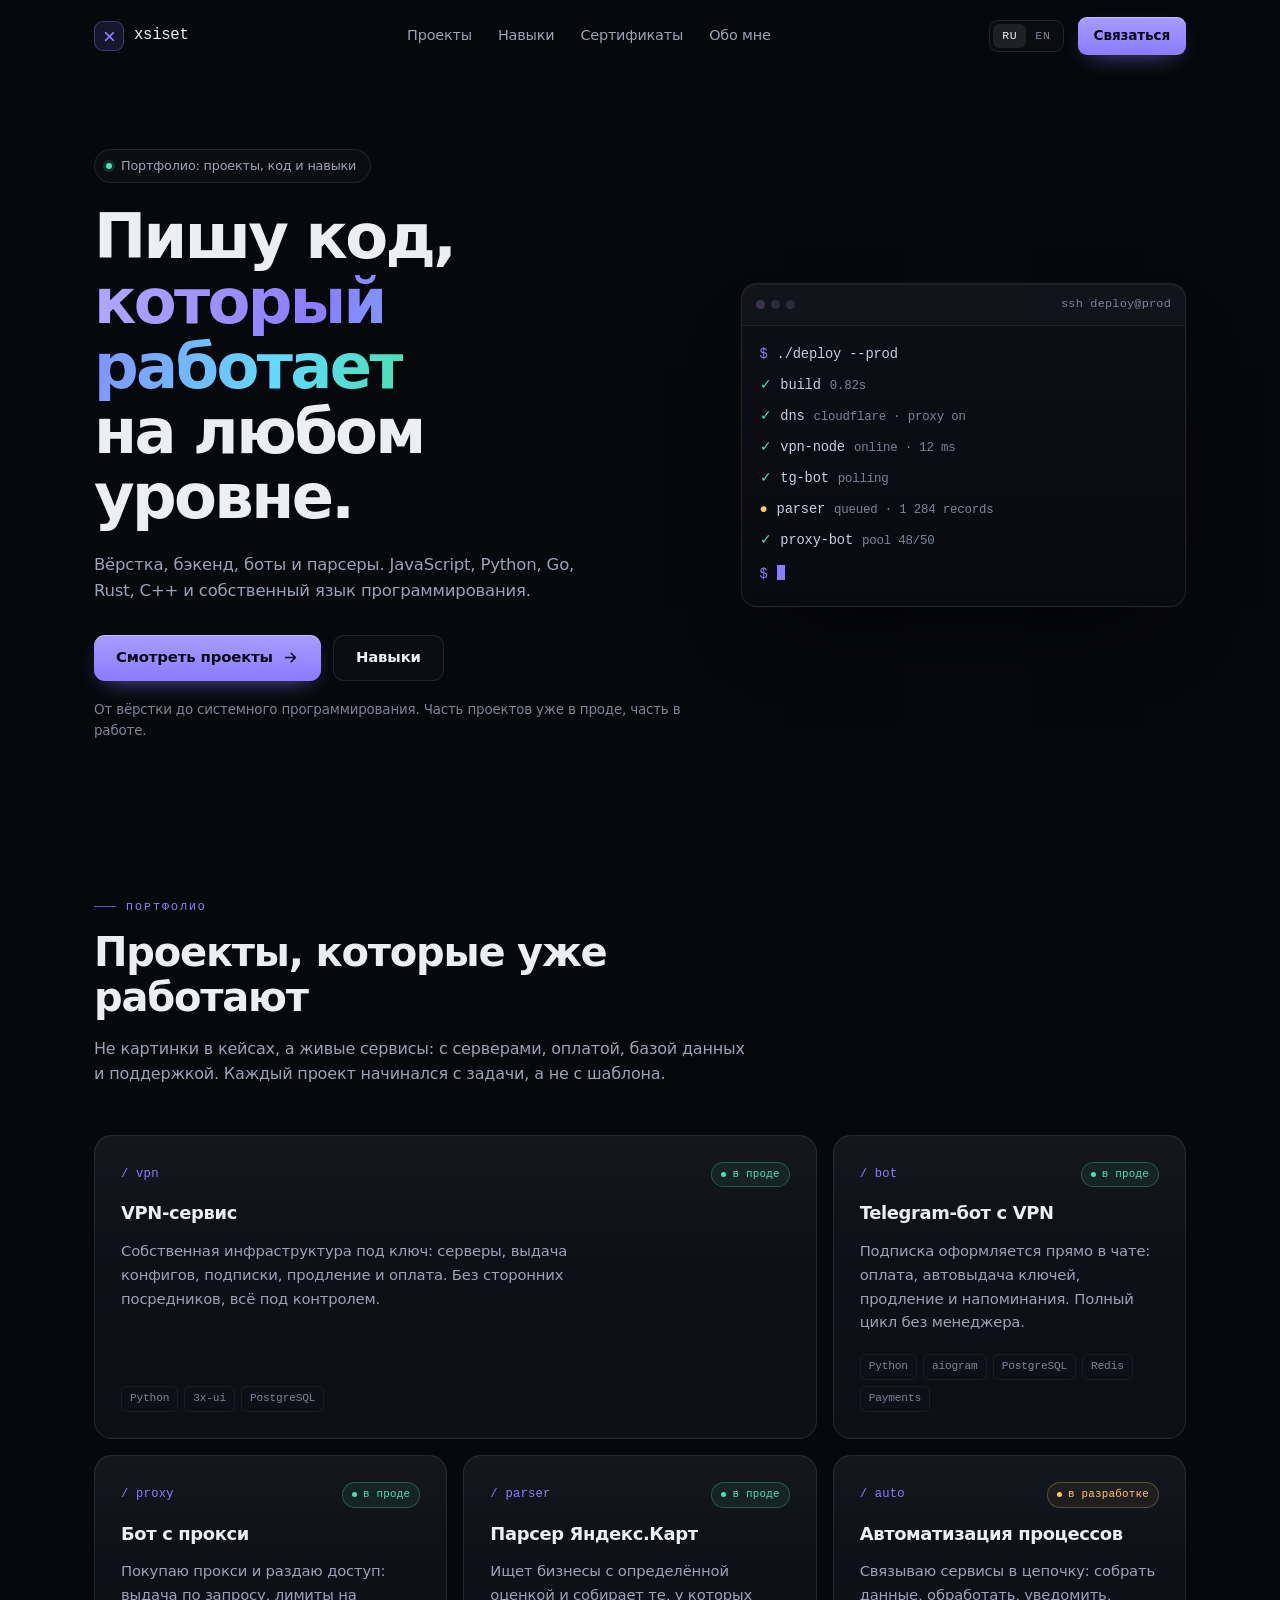
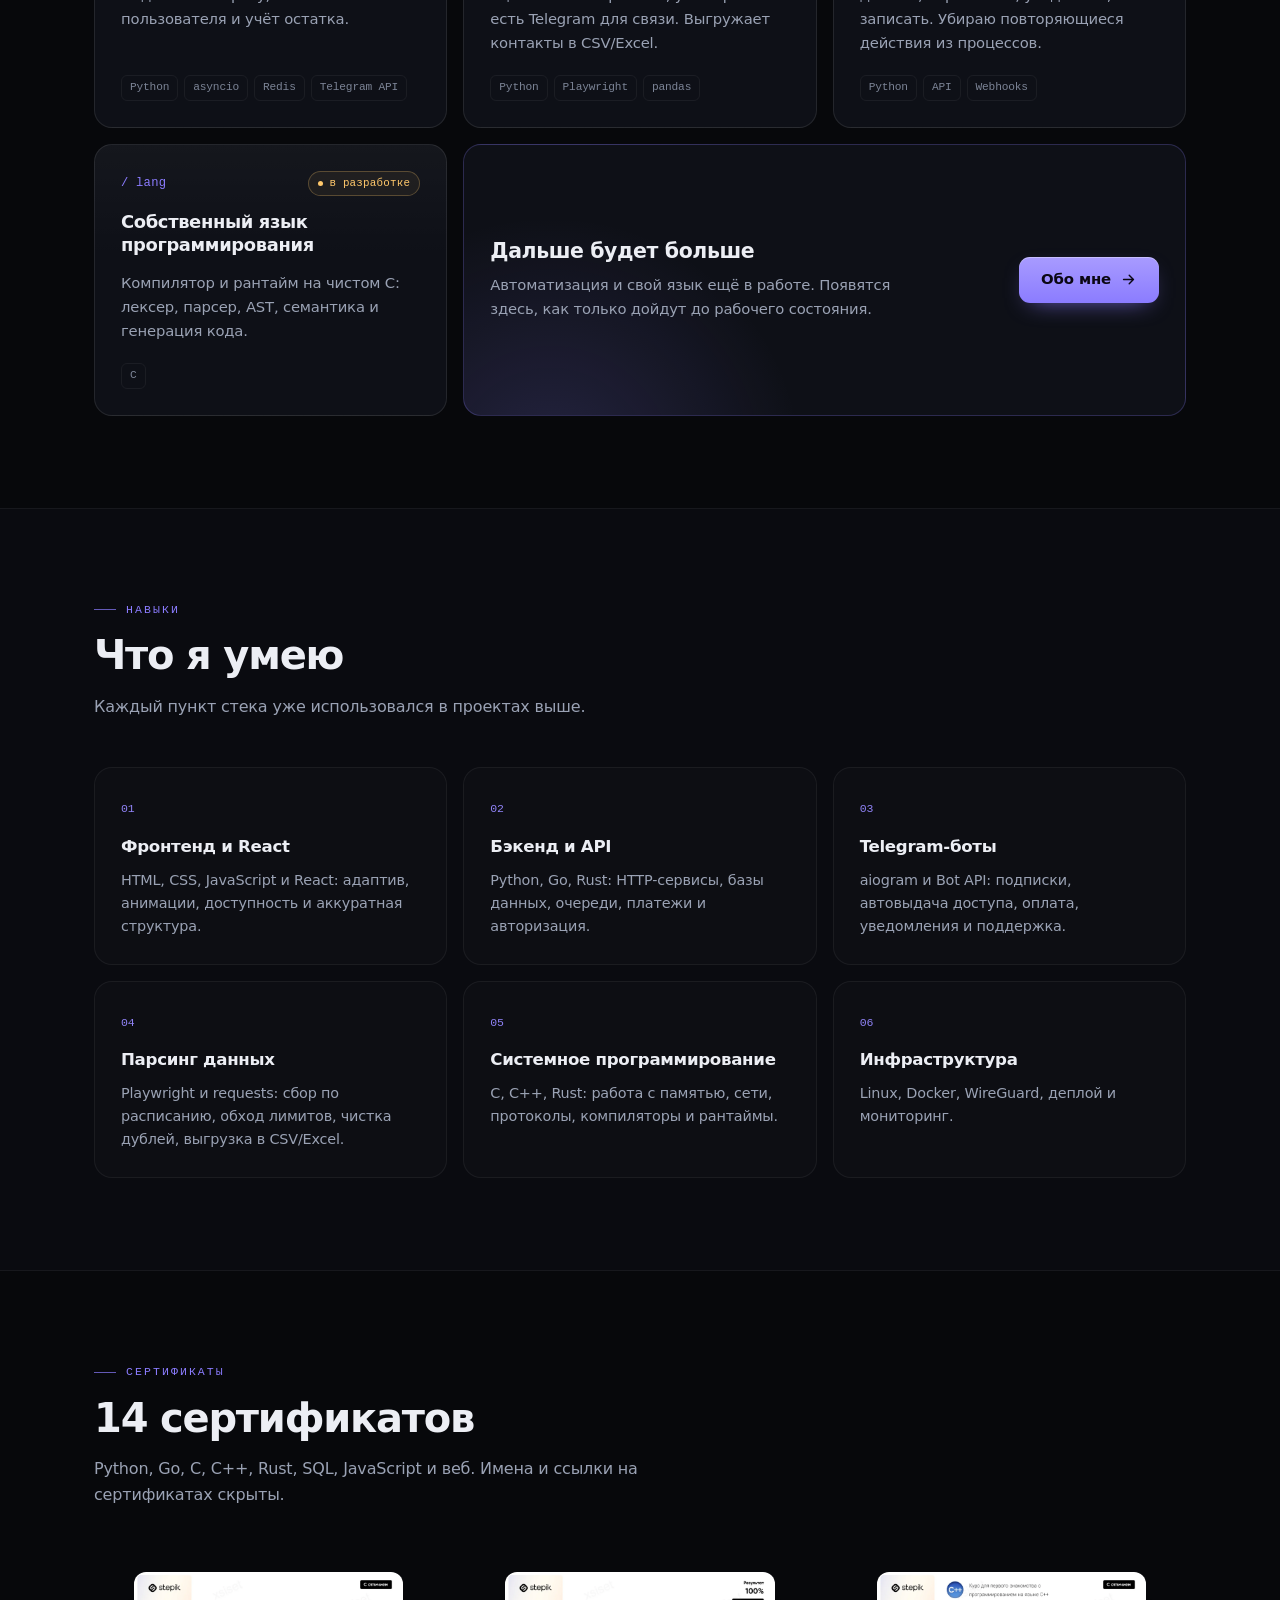
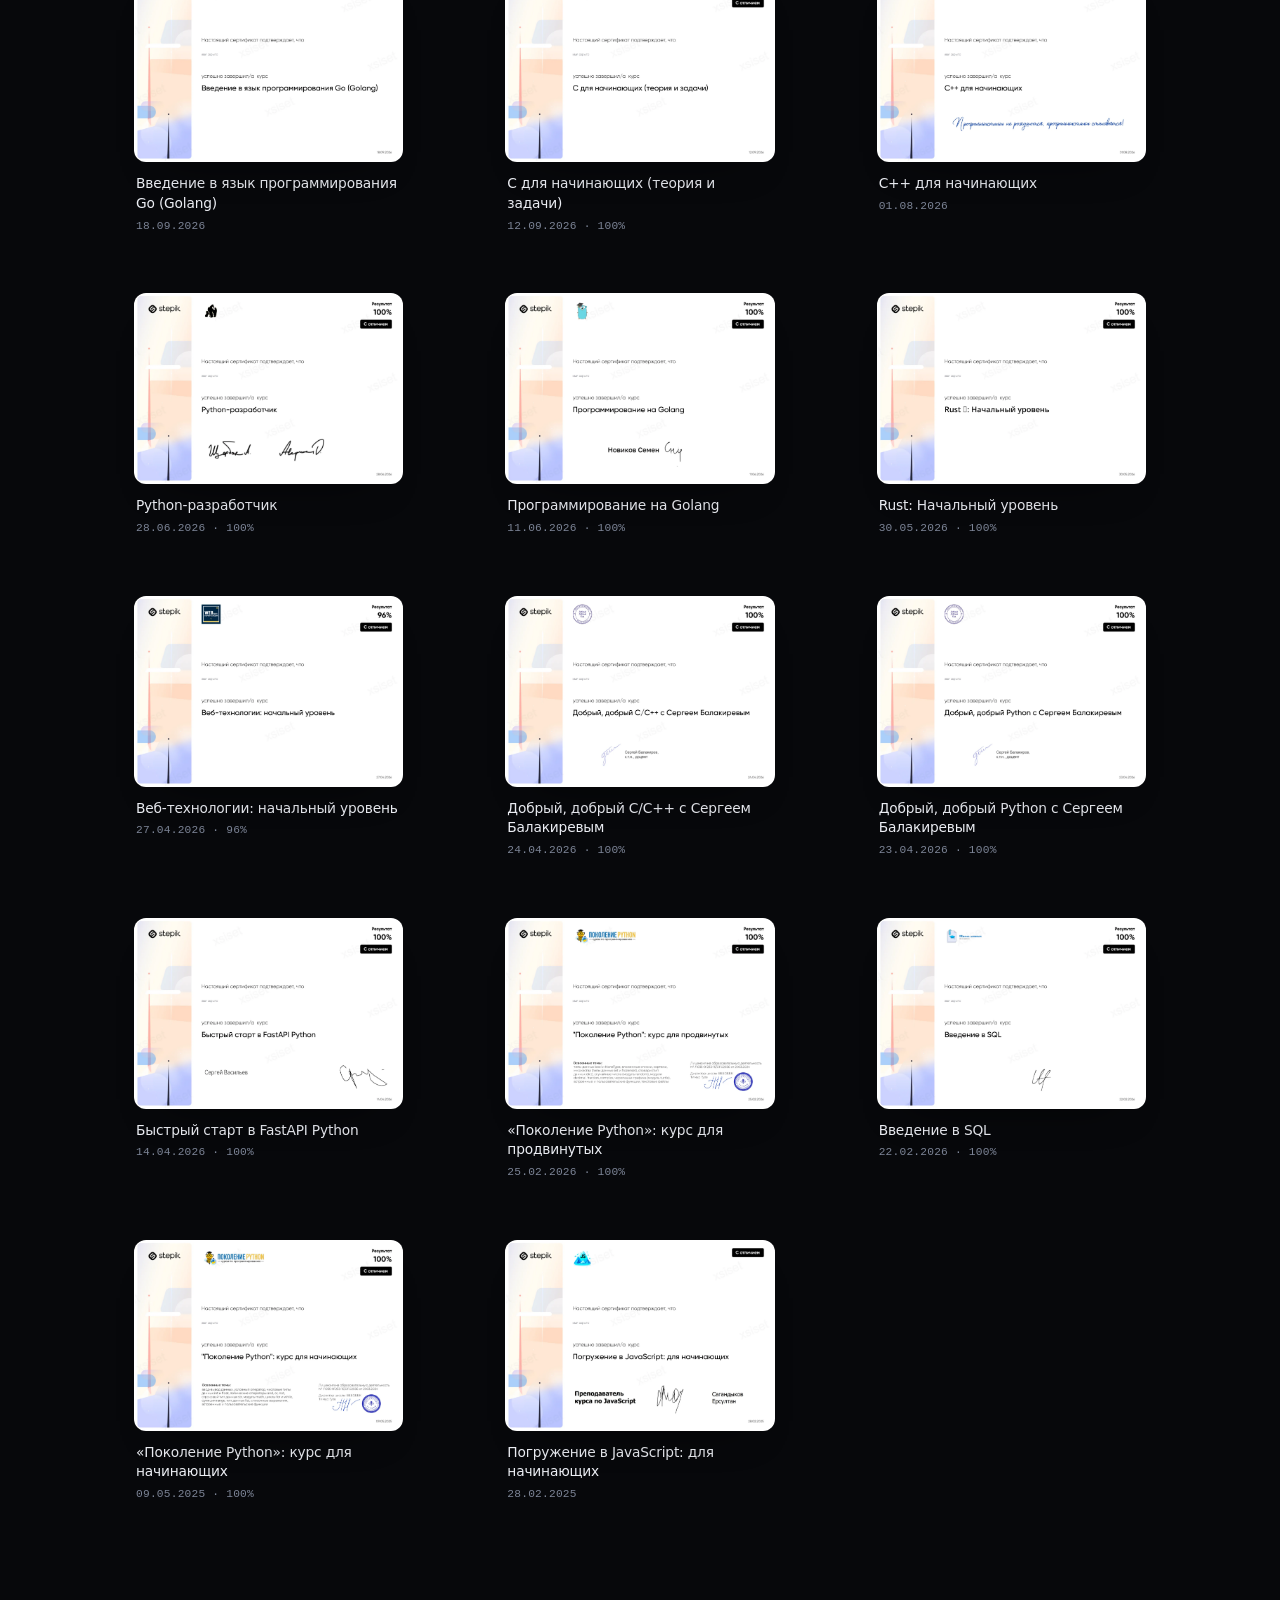
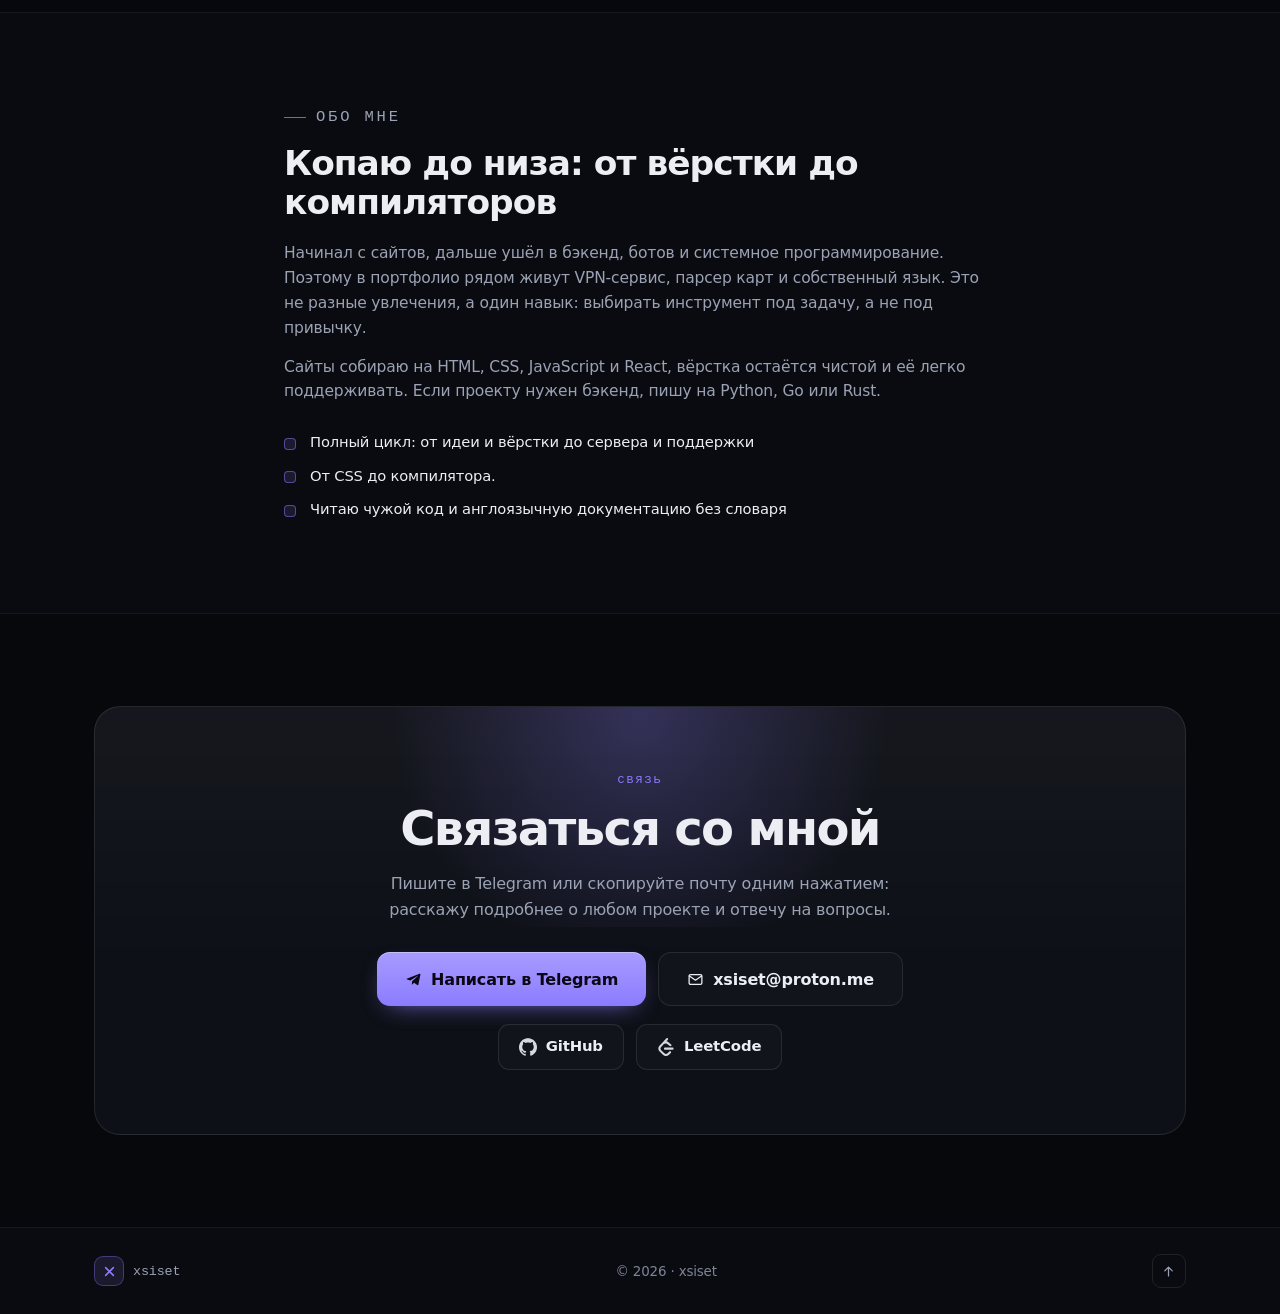
==== index.html @ 726a5be8 "Save state before Apple dark theme redesign" ====
<!DOCTYPE html>
<html lang="ru">
<head>
<meta charset="UTF-8" />
<meta name="viewport" content="width=device-width, initial-scale=1" />
<title>xsiset · портфолио разработчика</title>
<meta name="description" content="Проекты и навыки разработчика: VPN-сервис, Telegram-боты, парсеры, автоматизация и собственный язык программирования. Python, Go, Rust, C, C++, JavaScript, React." />
<meta name="theme-color" content="#07080b" />

<meta property="og:type" content="website" />
<meta property="og:site_name" content="xsiset" />
<meta property="og:title" content="xsiset · портфолио разработчика" />
<meta property="og:description" content="VPN-сервис, Telegram-боты, парсеры, автоматизация и собственный язык программирования. Python, Go, Rust, C, C++, JavaScript, React." />
<meta property="og:locale" content="ru_RU" />
<meta name="twitter:card" content="summary_large_image" />

<!-- После покупки домена: заменить example.com на свой и раскомментировать.
     Без абсолютного URL Telegram и соцсети превью не покажут.
<link rel="canonical" href="https://example.com/" />
<meta property="og:url" content="https://example.com/" />
<meta property="og:image" content="https://example.com/og-image.png" />
<meta property="og:image:width" content="1200" />
<meta property="og:image:height" content="630" />
<meta property="og:image:alt" content="xsiset: портфолио разработчика" />
<meta name="twitter:image" content="https://example.com/og-image.png" />
-->

<link rel="icon" href="data:image/svg+xml,%3Csvg xmlns='http://www.w3.org/2000/svg' viewBox='0 0 64 64'%3E%3Crect width='64' height='64' rx='14' fill='%230b0d13'/%3E%3Cpath d='M20 20l24 24M44 20L20 44' stroke='%238b7cff' stroke-width='6' stroke-linecap='round' fill='none'/%3E%3C/svg%3E" />

<script>document.documentElement.className += ' js';setTimeout(function(){if(!document.documentElement.classList.contains('js-ready')){document.documentElement.classList.add('js-safe')}},2500);</script>
<link rel="stylesheet" href="style.css?v=20261028j" />
</head>
<body>

<a class="skip" href="#top" data-i18n="a11y.skip">К содержимому</a>

<!-- ================= HEADER ================= -->
<header class="hdr" id="hdr">
  <div class="wrap hdr__in">
    <a class="brand" href="#top">
      <span class="brand__mark" aria-hidden="true">
        <svg viewBox="0 0 24 24" fill="none" stroke="currentColor" stroke-width="2.2" stroke-linecap="round">
          <path d="M6.5 6.5l11 11M17.5 6.5l-11 11" />
        </svg>
      </span>
      <span class="brand__text" data-i18n="brand">xsiset</span>
    </a>

    <nav class="nav" id="nav">
      <a href="#projects" data-i18n="nav.projects">Проекты</a>
      <a href="#skills" data-i18n="nav.skills">Навыки</a>
      <a href="#certs" data-i18n="nav.certs">Сертификаты</a>
      <a href="#about" data-i18n="nav.about">Обо мне</a>
    </nav>

    <div class="hdr__right">
      <div class="lang" role="group" aria-label="Язык" data-i18n-aria="aria.lang">
        <button type="button" class="lang__btn is-active" data-lang="ru" aria-pressed="true">RU</button>
        <button type="button" class="lang__btn" data-lang="en" aria-pressed="false">EN</button>
      </div>
      <a class="btn btn--sm btn--primary hdr__cta" href="#contact" data-i18n="nav.cta">Связаться</a>
      <button type="button" class="burger" id="burger" aria-label="Меню" data-i18n-aria="aria.menu" aria-expanded="false" aria-controls="nav">
        <span></span><span></span>
      </button>
    </div>
  </div>
</header>

<main id="top" tabindex="-1">

<!-- ================= HERO ================= -->
<section class="hero">
  <div class="wrap hero__in">
    <div class="hero__left">
      <p class="badge reveal">
        <span class="badge__dot" aria-hidden="true"></span>
        <span data-i18n="hero.badge">Портфолио: проекты, код и навыки</span>
      </p>

      <h1 class="hero__title reveal" style="--d:60ms">
        <span data-i18n="hero.t1">Пишу код,</span><br />
        <span class="grad" data-i18n="hero.t2">который работает</span><br />
        <span data-i18n="hero.t3">на любом уровне.</span>
      </h1>

      <p class="hero__text reveal" style="--d:120ms" data-i18n="hero.text">
        Вёрстка, бэкенд, боты и парсеры. JavaScript, Python, Go, Rust, C++ и собственный язык программирования.
      </p>

      <div class="hero__actions reveal" style="--d:180ms">
        <a class="btn btn--primary" href="#projects">
          <span data-i18n="hero.cta1">Смотреть проекты</span>
          <svg viewBox="0 0 24 24" fill="none" stroke="currentColor" stroke-width="2" stroke-linecap="round" stroke-linejoin="round" aria-hidden="true"><path d="M5 12h14M13 6l6 6-6 6"/></svg>
        </a>
        <a class="btn btn--ghost" href="#skills" data-i18n="hero.cta2">Навыки</a>
      </div>

      <p class="hero__note reveal" style="--d:240ms" data-i18n="hero.note">
        От вёрстки до системного программирования. Часть проектов уже в проде, часть в работе.
      </p>
    </div>

    <div class="hero__right reveal" style="--d:160ms">
      <div class="term" role="img" aria-label="Терминал с логом деплоя" data-i18n-aria="aria.term">
        <div class="term__bar">
          <span class="term__dots" aria-hidden="true"><i></i><i></i><i></i></span>
          <span class="term__name">ssh deploy@prod</span>
        </div>
        <div class="term__body">
          <p><span class="c-p">$</span> ./deploy --prod</p>
          <p><span class="c-ok">✓</span> build <span class="c-mut">0.82s</span></p>
          <p><span class="c-ok">✓</span> dns <span class="c-mut">cloudflare · proxy on</span></p>
          <p><span class="c-ok">✓</span> vpn-node <span class="c-mut">online · 12 ms</span></p>
          <p><span class="c-ok">✓</span> tg-bot <span class="c-mut">polling</span></p>
          <p><span class="c-warn">●</span> parser <span class="c-mut">queued · 1 284 records</span></p>
          <p><span class="c-ok">✓</span> proxy-bot <span class="c-mut">pool 48/50</span></p>
          <p class="term__line"><span class="c-p">$</span> <span class="c-cursor" aria-hidden="true"></span></p>
        </div>
      </div>
    </div>
  </div>
</section>

<!-- ================= PROJECTS ================= -->
<section class="sec" id="projects">
  <div class="wrap">
    <header class="sec__head reveal">
      <p class="kicker" data-i18n="proj.kicker">портфолио</p>
      <h2 data-i18n="proj.title">Проекты, которые уже работают</h2>
      <p class="lead" data-i18n="proj.text">
        Не картинки в кейсах, а живые сервисы: с серверами, оплатой, базой данных и поддержкой.
        Каждый проект начинался с задачи, а не с шаблона.
      </p>
    </header>

    <div class="proj-grid">

      <!-- Featured -->
      <article class="card card--wide reveal">
        <div class="card__top">
          <span class="card__tag">/ vpn</span>
          <span class="status status--live"><i></i><span data-i18n="status.live">в проде</span></span>
        </div>
        <h3 data-i18n="p1.name">VPN-сервис</h3>
        <p data-i18n="p1.desc">
          Собственная инфраструктура под ключ: серверы, выдача конфигов, подписки, продление и оплата.
          Без сторонних посредников, всё под контролем.
        </p>
        <ul class="tags">
          <li>Python</li><li>3x-ui</li><li>PostgreSQL</li>
        </ul>
      </article>

      <article class="card reveal" style="--d:60ms">
        <div class="card__top">
          <span class="card__tag">/ bot</span>
          <span class="status status--live"><i></i><span data-i18n="status.live">в проде</span></span>
        </div>
        <h3 data-i18n="p2.name">Telegram-бот с VPN</h3>
        <p data-i18n="p2.desc">
          Подписка оформляется прямо в чате: оплата, автовыдача ключей, продление и напоминания.
          Полный цикл без менеджера.
        </p>
        <ul class="tags"><li>Python</li><li>aiogram</li><li>PostgreSQL</li><li>Redis</li><li>Payments</li></ul>
      </article>

      <article class="card reveal">
        <div class="card__top">
          <span class="card__tag">/ proxy</span>
          <span class="status status--live"><i></i><span data-i18n="status.live">в проде</span></span>
        </div>
        <h3 data-i18n="p3.name">Бот с прокси</h3>
        <p data-i18n="p3.desc">
          Покупаю прокси и раздаю доступ: выдача по запросу, лимиты на пользователя и учёт остатка.
        </p>
        <ul class="tags"><li>Python</li><li>asyncio</li><li>Redis</li><li>Telegram API</li></ul>
      </article>

      <article class="card reveal">
        <div class="card__top">
          <span class="card__tag">/ parser</span>
          <span class="status status--live"><i></i><span data-i18n="status.live">в проде</span></span>
        </div>
        <h3 data-i18n="p4.name">Парсер Яндекс.Карт</h3>
        <p data-i18n="p4.desc">
          Ищет бизнесы с определённой оценкой и собирает те, у которых есть Telegram для связи.
          Выгружает контакты в CSV/Excel.
        </p>
        <ul class="tags"><li>Python</li><li>Playwright</li><li>pandas</li></ul>
      </article>

      <article class="card reveal" style="--d:60ms">
        <div class="card__top">
          <span class="card__tag">/ auto</span>
          <span class="status status--dev"><i></i><span data-i18n="status.dev">в разработке</span></span>
        </div>
        <h3 data-i18n="p5.name">Автоматизация процессов</h3>
        <p data-i18n="p5.desc">
          Связываю сервисы в цепочку: собрать данные, обработать, уведомить, записать.
          Убираю повторяющиеся действия из процессов.
        </p>
        <ul class="tags"><li>Python</li><li>API</li><li>Webhooks</li></ul>
      </article>

      <article class="card reveal">
        <div class="card__top">
          <span class="card__tag">/ lang</span>
          <span class="status status--dev"><i></i><span data-i18n="status.dev">в разработке</span></span>
        </div>
        <h3 data-i18n="p6.name">Собственный язык программирования</h3>
        <p data-i18n="p6.desc">
          Компилятор и рантайм на чистом C: лексер, парсер, AST, семантика и генерация кода.
        </p>
        <ul class="tags"><li>C</li></ul>
      </article>

      <article class="card card--cta reveal" style="--d:60ms">
        <div>
          <h3 data-i18n="proj.ctaTitle">Дальше будет больше</h3>
          <p data-i18n="proj.ctaText">Автоматизация и свой язык ещё в работе. Появятся здесь, как только дойдут до рабочего состояния.</p>
        </div>
        <a class="btn btn--primary" href="#about">
          <span data-i18n="proj.ctaBtn">Обо мне</span>
          <svg viewBox="0 0 24 24" fill="none" stroke="currentColor" stroke-width="2" stroke-linecap="round" stroke-linejoin="round" aria-hidden="true"><path d="M5 12h14M13 6l6 6-6 6"/></svg>
        </a>
      </article>

    </div>
  </div>
</section>

<!-- ================= SKILLS ================= -->
<section class="sec sec--alt" id="skills">
  <div class="wrap">
    <header class="sec__head reveal">
      <p class="kicker" data-i18n="sk.kicker">навыки</p>
      <h2 data-i18n="sk.title">Что я умею</h2>
      <p class="lead" data-i18n="sk.text">
        Каждый пункт стека уже использовался в проектах выше.
      </p>
    </header>

    <div class="serv-grid">
      <article class="serv reveal">
        <span class="serv__n">01</span>
        <h3 data-i18n="k1.t">Фронтенд и React</h3>
        <p data-i18n="k1.d">HTML, CSS, JavaScript и React: адаптив, анимации, доступность и аккуратная структура.</p>
      </article>
      <article class="serv reveal" style="--d:60ms">
        <span class="serv__n">02</span>
        <h3 data-i18n="k2.t">Бэкенд и API</h3>
        <p data-i18n="k2.d">Python, Go, Rust: HTTP-сервисы, базы данных, очереди, платежи и авторизация.</p>
      </article>
      <article class="serv reveal" style="--d:120ms">
        <span class="serv__n">03</span>
        <h3 data-i18n="k3.t">Telegram-боты</h3>
        <p data-i18n="k3.d">aiogram и Bot API: подписки, автовыдача доступа, оплата, уведомления и поддержка.</p>
      </article>
      <article class="serv reveal">
        <span class="serv__n">04</span>
        <h3 data-i18n="k4.t">Парсинг данных</h3>
        <p data-i18n="k4.d">Playwright и requests: сбор по расписанию, обход лимитов, чистка дублей, выгрузка в CSV/Excel.</p>
      </article>
      <article class="serv reveal" style="--d:60ms">
        <span class="serv__n">05</span>
        <h3 data-i18n="k5.t">Системное программирование</h3>
        <p data-i18n="k5.d">C, C++, Rust: работа с памятью, сети, протоколы, компиляторы и рантаймы.</p>
      </article>
      <article class="serv reveal" style="--d:120ms">
        <span class="serv__n">06</span>
        <h3 data-i18n="k6.t">Инфраструктура</h3>
        <p data-i18n="k6.d">Linux, Docker, WireGuard, деплой и мониторинг.</p>
      </article>
    </div>
  </div>
</section>

<!-- ================= CERTIFICATES ================= -->
<section class="sec" id="certs">
  <div class="wrap">
    <header class="sec__head reveal">
      <p class="kicker" data-i18n="cert.kicker">сертификаты</p>
      <h2 data-i18n="cert.title">14 сертификатов</h2>
      <p class="lead" data-i18n="cert.text">
        Python, Go, C, C++, Rust, SQL, JavaScript и веб. Имена и ссылки на сертификатах скрыты.
      </p>
    </header>

    <div class="cert-grid" id="certGrid">
      <figure class="cert-card reveal">
        <div class="cert-card__img">
          <img src="certs/cert-01.webp" alt="Сертификат: Введение в язык программирования Go (Golang)" width="1521" height="1075" loading="lazy" decoding="async" draggable="false">
          <span class="cert-card__shield" aria-hidden="true"></span>
        </div>
        <figcaption>
          <span class="cert-card__name">Введение в язык программирования Go (Golang)</span>
          <span class="cert-card__meta">18.09.2026</span>
        </figcaption>
      </figure>
      <figure class="cert-card reveal">
        <div class="cert-card__img">
          <img src="certs/cert-02.webp" alt="Сертификат: C для начинающих (теория и задачи)" width="1521" height="1075" loading="lazy" decoding="async" draggable="false">
          <span class="cert-card__shield" aria-hidden="true"></span>
        </div>
        <figcaption>
          <span class="cert-card__name">C для начинающих (теория и задачи)</span>
          <span class="cert-card__meta">12.09.2026 · 100%</span>
        </figcaption>
      </figure>
      <figure class="cert-card reveal">
        <div class="cert-card__img">
          <img src="certs/cert-03.webp" alt="Сертификат: C++ для начинающих" width="1521" height="1075" loading="lazy" decoding="async" draggable="false">
          <span class="cert-card__shield" aria-hidden="true"></span>
        </div>
        <figcaption>
          <span class="cert-card__name">C++ для начинающих</span>
          <span class="cert-card__meta">01.08.2026</span>
        </figcaption>
      </figure>
      <figure class="cert-card reveal">
        <div class="cert-card__img">
          <img src="certs/cert-04.webp" alt="Сертификат: Python-разработчик" width="1521" height="1075" loading="lazy" decoding="async" draggable="false">
          <span class="cert-card__shield" aria-hidden="true"></span>
        </div>
        <figcaption>
          <span class="cert-card__name">Python-разработчик</span>
          <span class="cert-card__meta">28.06.2026 · 100%</span>
        </figcaption>
      </figure>
      <figure class="cert-card reveal">
        <div class="cert-card__img">
          <img src="certs/cert-05.webp" alt="Сертификат: Программирование на Golang" width="1521" height="1075" loading="lazy" decoding="async" draggable="false">
          <span class="cert-card__shield" aria-hidden="true"></span>
        </div>
        <figcaption>
          <span class="cert-card__name">Программирование на Golang</span>
          <span class="cert-card__meta">11.06.2026 · 100%</span>
        </figcaption>
      </figure>
      <figure class="cert-card reveal">
        <div class="cert-card__img">
          <img src="certs/cert-06.webp" alt="Сертификат: Rust: Начальный уровень" width="1521" height="1075" loading="lazy" decoding="async" draggable="false">
          <span class="cert-card__shield" aria-hidden="true"></span>
        </div>
        <figcaption>
          <span class="cert-card__name">Rust: Начальный уровень</span>
          <span class="cert-card__meta">30.05.2026 · 100%</span>
        </figcaption>
      </figure>
      <figure class="cert-card reveal">
        <div class="cert-card__img">
          <img src="certs/cert-07.webp" alt="Сертификат: Веб-технологии: начальный уровень" width="1521" height="1075" loading="lazy" decoding="async" draggable="false">
          <span class="cert-card__shield" aria-hidden="true"></span>
        </div>
        <figcaption>
          <span class="cert-card__name">Веб-технологии: начальный уровень</span>
          <span class="cert-card__meta">27.04.2026 · 96%</span>
        </figcaption>
      </figure>
      <figure class="cert-card reveal">
        <div class="cert-card__img">
          <img src="certs/cert-08.webp" alt="Сертификат: Добрый, добрый C/C++ с Сергеем Балакиревым" width="1521" height="1075" loading="lazy" decoding="async" draggable="false">
          <span class="cert-card__shield" aria-hidden="true"></span>
        </div>
        <figcaption>
          <span class="cert-card__name">Добрый, добрый C/C++ с Сергеем Балакиревым</span>
          <span class="cert-card__meta">24.04.2026 · 100%</span>
        </figcaption>
      </figure>
      <figure class="cert-card reveal">
        <div class="cert-card__img">
          <img src="certs/cert-09.webp" alt="Сертификат: Добрый, добрый Python с Сергеем Балакиревым" width="1521" height="1075" loading="lazy" decoding="async" draggable="false">
          <span class="cert-card__shield" aria-hidden="true"></span>
        </div>
        <figcaption>
          <span class="cert-card__name">Добрый, добрый Python с Сергеем Балакиревым</span>
          <span class="cert-card__meta">23.04.2026 · 100%</span>
        </figcaption>
      </figure>
      <figure class="cert-card reveal">
        <div class="cert-card__img">
          <img src="certs/cert-10.webp" alt="Сертификат: Быстрый старт в FastAPI Python" width="1521" height="1075" loading="lazy" decoding="async" draggable="false">
          <span class="cert-card__shield" aria-hidden="true"></span>
        </div>
        <figcaption>
          <span class="cert-card__name">Быстрый старт в FastAPI Python</span>
          <span class="cert-card__meta">14.04.2026 · 100%</span>
        </figcaption>
      </figure>
      <figure class="cert-card reveal">
        <div class="cert-card__img">
          <img src="certs/cert-11.webp" alt="Сертификат: «Поколение Python»: курс для продвинутых" width="1521" height="1075" loading="lazy" decoding="async" draggable="false">
          <span class="cert-card__shield" aria-hidden="true"></span>
        </div>
        <figcaption>
          <span class="cert-card__name">«Поколение Python»: курс для продвинутых</span>
          <span class="cert-card__meta">25.02.2026 · 100%</span>
        </figcaption>
      </figure>
      <figure class="cert-card reveal">
        <div class="cert-card__img">
          <img src="certs/cert-12.webp" alt="Сертификат: Введение в SQL" width="1521" height="1075" loading="lazy" decoding="async" draggable="false">
          <span class="cert-card__shield" aria-hidden="true"></span>
        </div>
        <figcaption>
          <span class="cert-card__name">Введение в SQL</span>
          <span class="cert-card__meta">22.02.2026 · 100%</span>
        </figcaption>
      </figure>
      <figure class="cert-card reveal">
        <div class="cert-card__img">
          <img src="certs/cert-13.webp" alt="Сертификат: «Поколение Python»: курс для начинающих" width="1521" height="1075" loading="lazy" decoding="async" draggable="false">
          <span class="cert-card__shield" aria-hidden="true"></span>
        </div>
        <figcaption>
          <span class="cert-card__name">«Поколение Python»: курс для начинающих</span>
          <span class="cert-card__meta">09.05.2025 · 100%</span>
        </figcaption>
      </figure>
      <figure class="cert-card reveal">
        <div class="cert-card__img">
          <img src="certs/cert-14.webp" alt="Сертификат: Погружение в JavaScript: для начинающих" width="1521" height="1075" loading="lazy" decoding="async" draggable="false">
          <span class="cert-card__shield" aria-hidden="true"></span>
        </div>
        <figcaption>
          <span class="cert-card__name">Погружение в JavaScript: для начинающих</span>
          <span class="cert-card__meta">28.02.2025</span>
        </figcaption>
      </figure>
    </div>
  </div>
</section>

<!-- ================= ABOUT ================= -->
<section class="sec sec--alt" id="about">
  <div class="wrap about">
    <div class="about__body reveal">
      <p class="kicker" data-i18n="about.kicker">обо мне</p>
      <h2 data-i18n="about.title">Копаю до низа: от вёрстки до компиляторов</h2>
      <p data-i18n="about.text1">
        Начинал с сайтов, дальше ушёл в бэкенд, ботов и системное программирование. Поэтому в портфолио рядом
        живут VPN-сервис, парсер карт и собственный язык. Это не разные увлечения, а один навык:
        выбирать инструмент под задачу, а не под привычку.
      </p>
      <p data-i18n="about.text2">
        Сайты собираю на HTML, CSS, JavaScript и React, вёрстка остаётся чистой и её легко поддерживать.
        Если проекту нужен бэкенд, пишу на Python, Go или Rust.
      </p>

      <ul class="about__facts">
        <li><span data-i18n="about.f1">Полный цикл: от идеи и вёрстки до сервера и поддержки</span></li>
        <li><span data-i18n="about.f2">От CSS до компилятора.</span></li>
        <li><span data-i18n="about.f3">Читаю чужой код и англоязычную документацию без словаря</span></li>
      </ul>
    </div>
  </div>
</section>

<!-- ================= CONTACT ================= -->
<section class="sec" id="contact">
  <div class="wrap">
    <div class="cta reveal">
      <div class="cta__glow" aria-hidden="true"></div>
      <p class="kicker" data-i18n="cta.kicker">связь</p>
      <h2 data-i18n="cta.title">Связаться со мной</h2>
      <p class="cta__text" data-i18n="cta.text">
        Пишите в Telegram или на почту, расскажу подробнее о любом проекте и отвечу на вопросы.
      </p>

      <div class="cta__actions">
        <a class="btn btn--primary btn--lg" href="https://t.me/xsiset" target="_blank" rel="noopener">
          <svg viewBox="0 0 24 24" fill="currentColor" aria-hidden="true"><path d="M21.9 4.3 18.9 19c-.2 1-.8 1.2-1.6.8l-4.5-3.3-2.2 2.1c-.2.2-.4.4-.9.4l.3-4.5 8.2-7.4c.4-.3-.1-.5-.6-.2L7.5 13.4l-4.4-1.4c-1-.3-1-1 .2-1.4l17.2-6.6c.8-.3 1.5.2 1.4 1.3z"/></svg>
          <span data-i18n="cta.tg">Написать в Telegram</span>
        </a>
        <a class="btn btn--ghost btn--lg cta__mail" id="mailBtn" href="mailto:xsiset@proton.me" data-email="xsiset@proton.me" aria-label="Скопировать адрес почты xsiset@proton.me" data-i18n-aria="aria.mail">
          <svg viewBox="0 0 24 24" fill="none" stroke="currentColor" stroke-width="1.8" stroke-linecap="round" stroke-linejoin="round" aria-hidden="true"><rect x="3" y="5" width="18" height="14" rx="2"/><path d="m3.5 7 8.5 6 8.5-6"/></svg>
          <span data-i18n="cta.mail">xsiset@proton.me</span>
        </a>
      </div>

      <p class="sr-only cta__status" id="mailStatus" role="status" aria-live="polite"></p>

      <p class="cta__links">
        <a href="https://github.com/yariktopprp-prog" target="_blank" rel="noopener">
          <svg viewBox="0 0 24 24" fill="currentColor" aria-hidden="true"><path d="M12 .297c-6.63 0-12 5.373-12 12 0 5.303 3.438 9.8 8.205 11.385.6.113.82-.258.82-.577 0-.285-.01-1.04-.015-2.04-3.338.724-4.042-1.61-4.042-1.61C4.422 18.07 3.633 17.7 3.633 17.7c-1.087-.744.084-.729.084-.729 1.205.084 1.838 1.236 1.838 1.236 1.07 1.835 2.809 1.305 3.495.998.108-.776.417-1.305.76-1.605-2.665-.3-5.466-1.332-5.466-5.93 0-1.31.465-2.38 1.235-3.22-.135-.303-.54-1.523.105-3.176 0 0 1.005-.322 3.3 1.23.96-.267 1.98-.399 3-.405 1.02.006 2.04.138 3 .405 2.28-1.552 3.285-1.23 3.285-1.23.645 1.653.24 2.873.12 3.176.765.84 1.23 1.91 1.23 3.22 0 4.61-2.805 5.625-5.475 5.92.42.36.81 1.096.81 2.22 0 1.606-.015 2.896-.015 3.286 0 .315.21.69.825.57C20.565 22.092 24 17.592 24 12.297c0-6.627-5.373-12-12-12"/></svg>
          <span>GitHub</span>
        </a>
        <a href="https://leetcode.com/u/Xsbnk/" target="_blank" rel="noopener">
          <svg viewBox="0 0 24 24" fill="currentColor" aria-hidden="true"><path d="M13.483 0a1.374 1.374 0 0 0-.961.438L7.116 6.226l-3.854 4.126a5.266 5.266 0 0 0-1.209 2.104 5.35 5.35 0 0 0-.125.513 5.527 5.527 0 0 0 .062 2.362 5.83 5.83 0 0 0 .349 1.017 5.938 5.938 0 0 0 1.271 1.818l4.277 4.193.039.038c2.248 2.165 5.852 2.133 8.063-.074l2.396-2.392c.54-.54.54-1.414.003-1.955a1.378 1.378 0 0 0-1.951-.003l-2.396 2.392a3.021 3.021 0 0 1-4.205.038l-.02-.019-4.276-4.193c-.652-.64-.972-1.469-.948-2.263a2.68 2.68 0 0 1 .066-.523 2.545 2.545 0 0 1 .619-1.164L9.13 8.114c1.058-1.134 3.204-1.27 4.43-.278l3.501 2.831c.593.48 1.461.387 1.94-.207a1.384 1.384 0 0 0-.207-1.943l-3.5-2.831c-.8-.647-1.766-1.045-2.774-1.202l2.015-2.158A1.384 1.384 0 0 0 13.483 0zm-2.866 12.815a1.38 1.38 0 0 0-1.38 1.382 1.38 1.38 0 0 0 1.38 1.382H20.79a1.38 1.38 0 0 0 1.38-1.382 1.38 1.38 0 0 0-1.38-1.382z"/></svg>
          <span>LeetCode</span>
        </a>
      </p>
    </div>
  </div>
</section>

</main>

<!-- ================= FOOTER ================= -->
<footer class="ftr">
  <div class="wrap ftr__in">
    <span class="ftr__brand">
      <span class="brand__mark" aria-hidden="true">
        <svg viewBox="0 0 24 24" fill="none" stroke="currentColor" stroke-width="2.2" stroke-linecap="round">
          <path d="M6.5 6.5l11 11M17.5 6.5l-11 11" />
        </svg>
      </span>
      <span data-i18n="brand">xsiset</span>
    </span>
    <span class="ftr__copy" data-i18n="ftr.copy">© 2026 · xsiset</span>
    <a class="ftr__up" href="#top" aria-label="Наверх" data-i18n-aria="aria.up">
      <svg viewBox="0 0 24 24" fill="none" stroke="currentColor" stroke-width="2" stroke-linecap="round" stroke-linejoin="round" aria-hidden="true"><path d="M12 19V5M6 11l6-6 6 6"/></svg>
    </a>
  </div>
</footer>

<!-- ================= LIGHTBOX ================= -->
<div class="lightbox" id="lightbox" role="dialog" aria-modal="true" aria-label="Просмотр сертификата" data-i18n-aria="aria.dialog" aria-hidden="true">
  <div class="lightbox__backdrop" aria-hidden="true"></div>
  <figure class="lightbox__fig">
    <img id="lbImg" alt="" draggable="false">
    <figcaption id="lbCap"></figcaption>
  </figure>
  <button type="button" class="lightbox__close" id="lbClose" aria-label="Закрыть" data-i18n-aria="aria.close">
    <svg viewBox="0 0 24 24" fill="none" stroke="currentColor" stroke-width="2" stroke-linecap="round" aria-hidden="true"><path d="M6 6l12 12M18 6L6 18"/></svg>
  </button>
</div>

<script src="script.js?v=20261028j"></script>
</body>
</html>
---- style.css ----
/* =========================================================
   xsiset: личный лендинг-портфолио
   Палитра и типографика вынесены в :root, перекрашивается
   в одном месте, без правок по всему файлу.
   ========================================================= */

:root{
  --bg:        #07080b;
  --bg-alt:    #0a0b10;
  --surface:   #0e1017;
  --surface-2: #12141d;

  --line:      rgba(255,255,255,.09);
  --line-soft: rgba(255,255,255,.055);

  --text:      #eceef4;
  --muted:     #9aa2b4;
  --dim:       #7c8496;

  --accent:    #8b7cff;
  --accent-2:  #4ce0b3;
  --accent-soft: rgba(139,124,255,.13);

  --radius:    18px;
  --radius-sm: 12px;
  --wrap:      1140px;

  --font: system-ui, -apple-system, "Segoe UI", Roboto, "Helvetica Neue", Arial, sans-serif;
  --mono: "Cascadia Code", "JetBrains Mono", ui-monospace, SFMono-Regular, Consolas, monospace;

  --ease: cubic-bezier(.22,.61,.36,1);
}

*,*::before,*::after{ box-sizing:border-box; }

html{
  scroll-behavior:smooth;
  scroll-padding-top:96px;
  -webkit-text-size-adjust:100%;
}

body{
  margin:0;
  background:var(--bg);
  color:var(--text);
  font-family:var(--font);
  font-size:16px;
  line-height:1.6;
  letter-spacing:-.011em;
  -webkit-font-smoothing:antialiased;
  overflow-x:hidden;
}

img,svg{ display:block; max-width:100%; }
a{ color:inherit; text-decoration:none; }
h1,h2,h3,p,dl,dd,ol,ul{ margin:0; }
ol,ul{ list-style:none; padding:0; }
button{ font:inherit; color:inherit; background:none; border:0; cursor:pointer; }

::selection{ background:rgba(139,124,255,.35); color:#fff; }

:focus-visible{
  outline:2px solid var(--accent);
  outline-offset:3px;
  border-radius:4px;
}

.wrap{
  width:100%;
  max-width:var(--wrap);
  margin-inline:auto;
  padding-inline:24px;
}

/* ------------------------- утилиты ------------------------- */

.grad{
  background:linear-gradient(100deg,#b3a9ff 0%,var(--accent) 38%,#63d9ff 78%,var(--accent-2) 100%);
  -webkit-background-clip:text;
  background-clip:text;
  color:transparent;
}

.kicker{
  font-family:var(--mono);
  font-size:.72rem;
  letter-spacing:.18em;
  text-transform:uppercase;
  color:var(--accent);
  display:flex;
  align-items:center;
  gap:10px;
}
.kicker::before{
  content:"";
  width:22px;
  height:1px;
  background:currentColor;
  opacity:.7;
}

/* скрыто визуально, но доступно скринридерам */
.sr-only{
  position:absolute;
  width:1px; height:1px;
  margin:-1px; padding:0;
  overflow:hidden;
  clip:rect(0 0 0 0);
  white-space:nowrap;
  border:0;
}

/* ссылка «к содержимому»: видна только при фокусе с клавиатуры */
.skip{
  position:fixed;
  top:10px;
  left:10px;
  z-index:120;
  padding:10px 16px;
  border-radius:9px;
  background:var(--accent);
  color:#0b0714;
  font-size:.88rem;
  font-weight:600;
  transform:translateY(-160%);
  transition:transform .2s var(--ease);
}
.skip:focus{ transform:none; }

/* ------------------------- кнопки ------------------------- */

.btn{
  --h:46px;
  display:inline-flex;
  align-items:center;
  justify-content:center;
  gap:9px;
  height:var(--h);
  padding:0 22px;
  border-radius:11px;
  font-size:.93rem;
  font-weight:550;
  letter-spacing:-.01em;
  white-space:nowrap;
  transition:transform .25s var(--ease), background-color .25s, border-color .25s, box-shadow .25s, color .25s;
}
.btn svg{ width:17px; height:17px; flex:none; }

.btn--primary{
  color:#0b0714;
  background:linear-gradient(180deg,#a89bff,#8b7cff);
  box-shadow:0 1px 0 rgba(255,255,255,.35) inset, 0 8px 24px -12px rgba(139,124,255,.9);
}
.btn--primary:hover{
  transform:translateY(-2px);
  box-shadow:0 1px 0 rgba(255,255,255,.45) inset, 0 14px 30px -12px rgba(139,124,255,1);
}
.btn--primary:hover svg{ transform:translateX(3px); }
.btn--primary svg{ transition:transform .25s var(--ease); }

.btn--ghost{
  border:1px solid var(--line);
  background:rgba(255,255,255,.02);
  color:var(--text);
}
.btn--ghost:hover{
  background:rgba(255,255,255,.06);
  border-color:rgba(255,255,255,.2);
  transform:translateY(-2px);
}
.btn--sm{ --h:38px; padding:0 16px; font-size:.85rem; border-radius:9px; }
.btn--lg{ --h:54px; padding:0 28px; font-size:1rem; border-radius:13px; }

/* ------------------------- шапка ------------------------- */

.hdr{
  position:sticky;
  top:0;
  z-index:60;
  border-bottom:1px solid transparent;
  transition:background-color .3s, border-color .3s, backdrop-filter .3s;
}
.hdr.is-scrolled{
  background:rgba(7,8,11,.78);
  backdrop-filter:blur(14px) saturate(140%);
  border-bottom-color:var(--line-soft);
}

.hdr__in{
  display:flex;
  align-items:center;
  gap:28px;
  height:72px;
}

.brand{
  display:inline-flex;
  align-items:center;
  gap:10px;
  font-family:var(--mono);
  font-size:.98rem;
  letter-spacing:-.02em;
  flex:none;
}
.brand__mark{
  width:30px;
  height:30px;
  display:grid;
  place-items:center;
  border-radius:9px;
  border:1px solid rgba(139,124,255,.35);
  background:var(--accent-soft);
  color:var(--accent);
}
.brand__mark svg{ width:17px; height:17px; }

.nav{
  display:flex;
  align-items:center;
  gap:26px;
  margin-inline:auto;
  font-size:.9rem;
}
.nav a{
  color:var(--muted);
  position:relative;
  padding-block:4px;
  transition:color .2s;
}
.nav a::after{
  content:"";
  position:absolute;
  left:0; right:0; bottom:-2px;
  height:1px;
  background:var(--accent);
  transform:scaleX(0);
  transform-origin:left;
  transition:transform .3s var(--ease);
}
.nav a:hover{ color:var(--text); }
.nav a:hover::after{ transform:scaleX(1); }

.hdr__right{
  display:flex;
  align-items:center;
  gap:14px;
  flex:none;
}

.lang{
  display:inline-flex;
  padding:3px;
  border:1px solid var(--line);
  border-radius:9px;
  background:rgba(255,255,255,.02);
}
.lang__btn{
  padding:3px 9px;
  font-family:var(--mono);
  font-size:.72rem;
  letter-spacing:.06em;
  color:var(--dim);
  border-radius:6px;
  transition:color .2s, background-color .2s;
}
.lang__btn:hover{ color:var(--text); }
.lang__btn.is-active{
  color:var(--text);
  background:rgba(255,255,255,.08);
}

.burger{
  display:none;
  width:40px; height:40px;
  border:1px solid var(--line);
  border-radius:9px;
  position:relative;
}
.burger span{
  position:absolute;
  left:11px;
  width:18px; height:1.5px;
  background:var(--text);
  border-radius:2px;
  transition:transform .3s var(--ease), opacity .2s;
}
.burger span:nth-child(1){ top:16px; }
.burger span:nth-child(2){ top:22px; }
.burger.is-open span:nth-child(1){ transform:translateY(3px) rotate(45deg); }
.burger.is-open span:nth-child(2){ transform:translateY(-3px) rotate(-45deg); }

/* ------------------------- hero ------------------------- */

.hero{
  position:relative;
  padding:76px 0 64px;
  overflow:hidden;
}
.hero__glow{
  position:absolute;
  top:-360px; right:-160px;
  width:820px; height:820px;
  background:radial-gradient(circle at 50% 50%, rgba(139,124,255,.20), rgba(139,124,255,0) 62%);
  filter:blur(10px);
  pointer-events:none;
}
.hero__grid{
  position:absolute;
  inset:-1px;
  background-image:
    linear-gradient(to right, var(--line-soft) 1px, transparent 1px),
    linear-gradient(to bottom, var(--line-soft) 1px, transparent 1px);
  background-size:64px 64px;
  mask-image:radial-gradient(circle at 70% 0%, #000 0%, transparent 72%);
  -webkit-mask-image:radial-gradient(circle at 70% 0%, #000 0%, transparent 72%);
  opacity:.7;
  pointer-events:none;
}

.hero__in{
  position:relative;
  display:grid;
  grid-template-columns:minmax(0,1.14fr) minmax(0,.86fr);
  gap:56px;
  align-items:center;
}

.badge{
  display:inline-flex;
  align-items:center;
  gap:9px;
  padding:6px 14px 6px 11px;
  border:1px solid var(--line);
  border-radius:100px;
  background:rgba(255,255,255,.025);
  font-size:.8rem;
  color:var(--muted);
}
.badge__dot{
  width:6px; height:6px;
  border-radius:50%;
  background:var(--accent-2);
  box-shadow:0 0 0 3px rgba(76,224,179,.16);
  animation:pulse 2.6s infinite;
}
@keyframes pulse{
  0%,100%{ box-shadow:0 0 0 3px rgba(76,224,179,.16); }
  50%    { box-shadow:0 0 0 6px rgba(76,224,179,.05); }
}

.hero__title{
  margin-top:22px;
  font-size:clamp(2.35rem, 4.9vw, 3.9rem);
  line-height:1.04;
  letter-spacing:-.042em;
  font-weight:620;
}

.hero__text{
  margin-top:22px;
  max-width:47ch;
  color:var(--muted);
  font-size:1.03rem;
}

.hero__actions{
  margin-top:30px;
  display:flex;
  flex-wrap:wrap;
  gap:12px;
}

.hero__note{
  margin-top:18px;
  font-size:.84rem;
  color:var(--dim);
}

/* терминал */
.hero__right{ position:relative; }

.term{
  position:relative;
  border:1px solid var(--line);
  border-radius:16px;
  background:linear-gradient(180deg,#0d0f16,#090a10);
  box-shadow:
    0 1px 0 rgba(255,255,255,.05) inset,
    0 40px 80px -40px rgba(0,0,0,.9),
    0 0 0 1px rgba(139,124,255,.05);
  overflow:hidden;
  font-family:var(--mono);
  font-size:.86rem;
}
.term__bar{
  display:flex;
  align-items:center;
  gap:10px;
  padding:11px 14px;
  border-bottom:1px solid var(--line-soft);
  background:rgba(255,255,255,.02);
}
.term__dots{ display:flex; gap:6px; }
.term__dots i{
  width:9px; height:9px;
  border-radius:50%;
  background:#2a2d38;
}
.term__dots i:first-child{ background:#3a3348; }
.term__name{
  margin-left:auto;
  font-size:.74rem;
  color:var(--dim);
  letter-spacing:.02em;
}
.term__body{ padding:18px 18px 20px; display:grid; gap:9px; }
.term__body p{ color:#c9cee0; display:flex; gap:9px; align-items:baseline; flex-wrap:wrap; }
.c-p{ color:var(--accent); }
.c-ok{ color:var(--accent-2); }
.c-warn{ color:#ffc86b; }
.c-mut{ color:var(--dim); font-size:.9em; }

.term__line{ margin-top:2px; }
.c-cursor{
  display:inline-block;
  width:8px; height:15px;
  background:var(--accent);
  animation:blink 1.1s steps(1) infinite;
  transform:translateY(2px);
}
@keyframes blink{ 50%{ opacity:0; } }

.float-card{
  position:absolute;
  right:-14px;
  bottom:-22px;
  display:flex;
  align-items:center;
  gap:9px;
  padding:10px 14px;
  border:1px solid var(--line);
  border-radius:12px;
  background:rgba(14,16,23,.92);
  backdrop-filter:blur(10px);
  font-family:var(--mono);
  font-size:.76rem;
  box-shadow:0 20px 40px -24px #000;
}
.float-card__dot{
  width:6px; height:6px; border-radius:50%;
  background:var(--accent-2);
}
.float-card__k{ color:var(--dim); }
.float-card__v{ color:var(--text); }

/* ------------------------- секции ------------------------- */

.sec{ padding:92px 0; }
.sec--alt{
  background:var(--bg-alt);
  border-block:1px solid var(--line-soft);
}

.sec__head{ max-width:660px; margin-bottom:48px; }
.sec__head h2{
  margin-top:14px;
  font-size:clamp(1.75rem, 3.4vw, 2.5rem);
  line-height:1.12;
  letter-spacing:-.03em;
  font-weight:600;
}
.lead{
  margin-top:16px;
  color:var(--muted);
  font-size:1rem;
}

/* ------------------------- проекты ------------------------- */

.proj-grid{
  display:grid;
  grid-template-columns:repeat(3,1fr);
  gap:16px;
}

.card{
  position:relative;
  display:flex;
  flex-direction:column;
  gap:14px;
  padding:26px;
  border:1px solid var(--line);
  border-radius:var(--radius);
  background:linear-gradient(180deg, rgba(255,255,255,.028), rgba(255,255,255,0) 42%), var(--surface);
  transition:border-color .3s, transform .35s var(--ease), box-shadow .35s;
  overflow:hidden;
}
.card::after{
  content:"";
  position:absolute;
  inset:0;
  border-radius:inherit;
  background:radial-gradient(600px circle at var(--mx,50%) var(--my,0%), rgba(139,124,255,.09), transparent 42%);
  opacity:0;
  transition:opacity .35s;
  pointer-events:none;
}
.card:hover{
  transform:translateY(-4px);
  border-color:rgba(139,124,255,.38);
  box-shadow:0 24px 50px -34px rgba(139,124,255,.8);
}
.card:hover::after{ opacity:1; }

.card--wide{ grid-column:span 2; }
.card--wide h3{ font-size:1.4rem; }
.card--wide p{ max-width:52ch; }

.card__top{
  display:flex;
  align-items:center;
  justify-content:space-between;
  gap:12px;
}
.card__tag{
  font-family:var(--mono);
  font-size:.76rem;
  color:var(--accent);
  letter-spacing:.02em;
}

.status{
  display:inline-flex;
  align-items:center;
  gap:6px;
  padding:3px 9px;
  border-radius:100px;
  font-family:var(--mono);
  font-size:.68rem;
  letter-spacing:.02em;
  border:1px solid var(--line);
  color:var(--dim);
  white-space:nowrap;
}
.status i{
  width:5px; height:5px;
  border-radius:50%;
  background:currentColor;
}
.status--live{ color:var(--accent-2); border-color:rgba(76,224,179,.28); background:rgba(76,224,179,.07); }
.status--dev{ color:#ffc86b; border-color:rgba(255,200,107,.26); background:rgba(255,200,107,.06); }

.card h3{
  font-size:1.12rem;
  font-weight:600;
  letter-spacing:-.02em;
  line-height:1.3;
}
.card p{
  color:var(--muted);
  font-size:.925rem;
  line-height:1.62;
}

.tags{
  display:flex;
  flex-wrap:wrap;
  gap:6px;
  margin-top:auto;
  padding-top:6px;
}
.tags li{
  font-family:var(--mono);
  font-size:.7rem;
  color:var(--dim);
  padding:3px 8px;
  border:1px solid var(--line-soft);
  border-radius:6px;
}

/* карточка-приглашение */
.card--cta{
  grid-column:span 2;
  flex-direction:row;
  align-items:center;
  justify-content:space-between;
  gap:28px;
  background:
    radial-gradient(420px circle at 12% 120%, rgba(139,124,255,.18), transparent 60%),
    var(--surface);
  border-color:rgba(139,124,255,.24);
}
.card--cta h3{ font-size:1.28rem; margin-bottom:8px; }
.card--cta p{ max-width:44ch; }

/* ------------------------- услуги ------------------------- */

.serv-grid{
  display:grid;
  grid-template-columns:repeat(3,1fr);
  gap:16px;
}
.serv{
  padding:26px;
  border:1px solid var(--line-soft);
  border-radius:var(--radius);
  background:rgba(255,255,255,.017);
  transition:background-color .3s, border-color .3s, transform .35s var(--ease);
}
.serv:hover{
  background:rgba(255,255,255,.035);
  border-color:rgba(255,255,255,.14);
  transform:translateY(-3px);
}
.serv__n{
  font-family:var(--mono);
  font-size:.72rem;
  color:#8f82f5;
}
.serv h3{
  margin:14px 0 8px;
  font-size:1.04rem;
  font-weight:600;
  letter-spacing:-.018em;
}
.serv p{
  color:var(--muted);
  font-size:.9rem;
  line-height:1.6;
}

/* ------------------------- обо мне ------------------------- */

.about{
  max-width:760px;
}

.about__body h2{
  margin:14px 0 18px;
  font-size:clamp(1.6rem, 3vw, 2.15rem);
  line-height:1.16;
  letter-spacing:-.028em;
  font-weight:600;
}
.about__body p{
  color:var(--muted);
  font-size:.97rem;
  margin-bottom:14px;
}

.about__facts{
  display:grid;
  gap:10px;
  margin-top:26px;
}
.about__facts li{
  position:relative;
  padding-left:26px;
  font-size:.92rem;
  color:var(--text);
}
.about__facts li::before{
  content:"";
  position:absolute;
  left:0; top:.52em;
  width:12px; height:12px;
  border-radius:4px;
  border:1px solid rgba(139,124,255,.5);
  background:var(--accent-soft);
}

/* ------------------------- сертификаты ------------------------- */

.cert-grid{
  display:grid;
  grid-template-columns:repeat(3,1fr);
  gap:26px 22px;
}
.cert-card{
  display:flex;
  flex-direction:column;
  gap:12px;
}
.cert-card__img{
  position:relative;
  border:1px solid var(--line);
  border-radius:12px;
  overflow:hidden;
  background:#fff;
  box-shadow:0 24px 44px -34px rgba(0,0,0,.9);
  transition:transform .35s var(--ease), border-color .3s;
}
.cert-card:hover .cert-card__img{
  transform:translateY(-3px);
  border-color:rgba(139,124,255,.45);
}
.cert-card__img:focus-visible{
  outline:2px solid var(--accent);
  outline-offset:3px;
}
.cert-card__img img{
  display:block;
  width:100%;
  height:auto;
  pointer-events:none;
  user-select:none;
  -webkit-user-select:none;
  -webkit-user-drag:none;
  -webkit-touch-callout:none;
}
/* прозрачный слой: перехватывает правый клик и долгое нажатие по картинке */
.cert-card__shield{
  position:absolute;
  inset:0;
  cursor:zoom-in;
  -webkit-touch-callout:none;
  user-select:none;
}
.cert-card figcaption{ padding-inline:2px; }
.cert-card__name{
  display:block;
  font-size:.86rem;
  line-height:1.42;
  color:var(--text);
}
.cert-card__meta{
  display:block;
  margin-top:4px;
  font-family:var(--mono);
  font-size:.7rem;
  color:var(--dim);
  letter-spacing:.02em;
}

/* ------------------------- контакт ------------------------- */

.cta{
  position:relative;
  padding:64px 40px;
  border:1px solid var(--line);
  border-radius:26px;
  text-align:center;
  overflow:hidden;
  background:linear-gradient(180deg, rgba(255,255,255,.03), rgba(255,255,255,0) 60%), var(--surface);
  display:flex;
  flex-direction:column;
  align-items:center;
}
.cta__glow{
  position:absolute;
  top:-200px; left:50%;
  translate:-50% 0;
  width:640px; height:420px;
  background:radial-gradient(circle at 50% 50%, rgba(139,124,255,.26), transparent 65%);
  pointer-events:none;
}
.cta .kicker{ justify-content:center; }
.cta .kicker::before{ display:none; }
.cta h2{
  position:relative;
  margin-top:14px;
  font-size:clamp(1.9rem, 4.6vw, 3rem);
  line-height:1.08;
  letter-spacing:-.035em;
  font-weight:620;
}
.cta__text{
  position:relative;
  margin-top:16px;
  max-width:50ch;
  color:var(--muted);
}
.cta__actions{
  position:relative;
  margin-top:30px;
  display:flex;
  flex-wrap:wrap;
  gap:12px;
  justify-content:center;
}
.cta__links{
  position:relative;
  margin-top:18px;
  display:flex;
  flex-wrap:wrap;
  gap:12px;
  justify-content:center;
}
.cta__links a{
  display:inline-flex;
  align-items:center;
  justify-content:center;
  gap:9px;
  height:46px;
  padding:0 20px;
  border:1px solid var(--line);
  border-radius:11px;
  background:rgba(255,255,255,.02);
  font-size:.93rem;
  font-weight:550;
  letter-spacing:-.01em;
  color:var(--text);
  transition:background-color .22s, border-color .22s, transform .22s var(--ease);
}
.cta__links a:hover{
  background:rgba(255,255,255,.06);
  border-color:rgba(255,255,255,.2);
  transform:translateY(-2px);
}
.cta__links svg{ width:18px; height:18px; flex:none; opacity:.9; }

.cta__mail.is-copied{
  color:var(--accent-2);
  border-color:rgba(76,224,179,.45);
}

/* сообщение об ошибке копирования: скрыто, пока не понадобится */
.cta__status{
  color:#ffc86b;
  font-size:.875rem;
  line-height:1.5;
  text-align:center;
}
.cta__status.is-shown{
  position:static;
  width:auto;
  height:auto;
  margin:14px 0 0;
  overflow:visible;
  clip:auto;
  white-space:normal;
}

/* ------------------------- футер ------------------------- */

.ftr{
  border-top:1px solid var(--line-soft);
  background:var(--bg-alt);
}
.ftr__in{
  display:flex;
  align-items:center;
  gap:20px;
  padding-block:26px;
  font-size:.84rem;
  color:var(--dim);
}
.ftr__brand{
  display:inline-flex;
  align-items:center;
  gap:9px;
  font-family:var(--mono);
  color:var(--muted);
}
.ftr__copy{ margin-inline:auto; }
.ftr__up{
  width:34px; height:34px;
  display:grid; place-items:center;
  border:1px solid var(--line);
  border-radius:9px;
  color:var(--muted);
  transition:color .2s, border-color .2s, transform .2s;
}
.ftr__up:hover{ color:var(--text); border-color:rgba(255,255,255,.2); transform:translateY(-2px); }
.ftr__up svg{ width:15px; height:15px; }

/* ------------------------- анимация появления ------------------------- */

html.js .reveal{
  transition:opacity .7s var(--ease), transform .7s var(--ease);
  transition-delay:var(--d, 0ms);
}
html.js .reveal:not(.is-in){
  opacity:0;
  transform:translateY(18px);
}
html.js .reveal.is-in{
  opacity:1;
  transform:none;
}
html.js .reveal.is-settled{ transition:none; opacity:1 !important; }

/* страховка, если script.js не загрузился: показываем блоки без анимации */
html.js-safe .reveal{ opacity:1 !important; transform:none !important; }

/* ------------------------- лайтбокс ------------------------- */

.lightbox{
  position:fixed;
  inset:0;
  z-index:100;
  display:none;
  place-items:center;
  padding:clamp(16px, 3vw, 40px);
  background:rgba(4,5,9,.85);
  backdrop-filter:blur(10px) saturate(120%);
}
.lightbox.is-open{ display:grid; }

@keyframes lbPop{
  from{ transform:scale(.97); }
  to{ transform:none; }
}

.lightbox__backdrop{ position:absolute; inset:0; }

.lightbox__fig{
  position:relative;
  display:flex;
  flex-direction:column;
  gap:14px;
  width:100%;
  max-width:min(1240px, 96vw);
  animation:lbPop .3s var(--ease) both;
}
@media (prefers-reduced-motion:reduce){
  .lightbox__fig{ animation:none; }
}

.lightbox__fig img{
  width:auto;
  max-width:100%;
  max-height:78vh;
  margin-inline:auto;
  border-radius:10px;
  background:#fff;
  box-shadow:0 40px 90px -40px #000, 0 0 0 1px rgba(255,255,255,.08);
  pointer-events:none;
  user-select:none;
  -webkit-user-select:none;
  -webkit-user-drag:none;
  -webkit-touch-callout:none;
}
.lightbox__fig figcaption{
  font-size:.82rem;
  color:var(--dim);
  text-align:center;
  line-height:1.4;
}

.lightbox__close{
  position:absolute;
  top:18px;
  right:18px;
  z-index:2;
  width:42px;
  height:42px;
  display:grid;
  place-items:center;
  border:1px solid var(--line);
  border-radius:11px;
  background:rgba(14,16,23,.85);
  color:var(--text);
  transition:background-color .2s, border-color .2s, transform .2s;
}
.lightbox__close:hover{
  background:rgba(30,32,44,.95);
  border-color:rgba(255,255,255,.25);
  transform:translateY(-1px);
}
.lightbox__close svg{ width:17px; height:17px; }

/* ------------------------- адаптив ------------------------- */

@media (max-width:1000px){
  .hero__in{ grid-template-columns:1fr; gap:44px; }
  .hero__right{ max-width:560px; }
  .proj-grid{ grid-template-columns:repeat(2,1fr); }
  .card--wide{ grid-column:span 2; }
  .card--cta{ grid-column:span 2; }
  /* шестая карточка тянется на всю ширину, чтобы не было пустой ячейки */
  .proj-grid > .card:nth-child(6){ grid-column:span 2; }
  .serv-grid{ grid-template-columns:repeat(2,1fr); }
  .cert-grid{ grid-template-columns:repeat(2,1fr); }
  .float-card{ right:8px; }
}

@media (max-width:820px){
  .nav{
    position:fixed;
    left:0; right:0;
    top:72px;
    display:none;
    flex-direction:column;
    align-items:flex-start;
    gap:0;
    padding:8px 24px 20px;
    background:rgba(9,10,14,.97);
    backdrop-filter:blur(16px);
    border-bottom:1px solid var(--line);
    transform:translateY(-12px);
  }
  .nav.is-open{
    display:flex;
    transform:none;
    animation:navIn .25s var(--ease) both;
  }
  @keyframes navIn{
    from{ transform:translateY(-12px); }
    to{ transform:none; }
  }
  .nav a{
    width:100%;
    padding:14px 0;
    border-bottom:1px solid var(--line-soft);
    font-size:1rem;
  }
  .nav a::after{ display:none; }
  .burger{ display:block; }
  .hdr__cta{ display:none; }
  .hdr__in{ gap:16px; }
  .hdr__right{ margin-left:auto; }

  .hero{ padding:52px 0 48px; }
  .sec{ padding:68px 0; }
  .sec__head{ margin-bottom:34px; }
  .cta{ padding:48px 22px; }
}

@media (max-width:620px){
  .wrap{ padding-inline:18px; }
  .proj-grid{ grid-template-columns:1fr; }
  .card--wide, .card--cta{ grid-column:span 1; }
  .proj-grid > .card:nth-child(6){ grid-column:span 1; }
  .card--cta{ flex-direction:column; align-items:flex-start; }
  .serv-grid{ grid-template-columns:1fr; }
  .cert-grid{ grid-template-columns:1fr; gap:22px; }
  .term{ font-size:.78rem; }
  .term__body{ padding:14px; }
  .hero__actions .btn{ flex:1 1 auto; }
  .cta__actions .btn{ width:100%; }
  .cta__links{ width:100%; }
  .cta__links a{ flex:1 1 0; padding:0 14px; }
  .ftr__in{ flex-wrap:wrap; }
  .ftr__copy{ order:3; width:100%; margin:0; }
}

/* ------------------------- доступность ------------------------- */

/* раздел получает фокус программно после перехода по меню, рамка ему не нужна */
[tabindex="-1"]:focus{ outline:none; }

@media (prefers-reduced-motion:reduce){
  html{ scroll-behavior:auto; }
  *,*::before,*::after{
    animation-duration:.001ms !important;
    animation-iteration-count:1 !important;
    transition-duration:.001ms !important;
  }
  .reveal{ opacity:1 !important; transform:none !important; }
}

@media print{
  .reveal{ opacity:1 !important; transform:none !important; }
  .hdr, .burger, .lightbox, .skip{ display:none !important; }
}
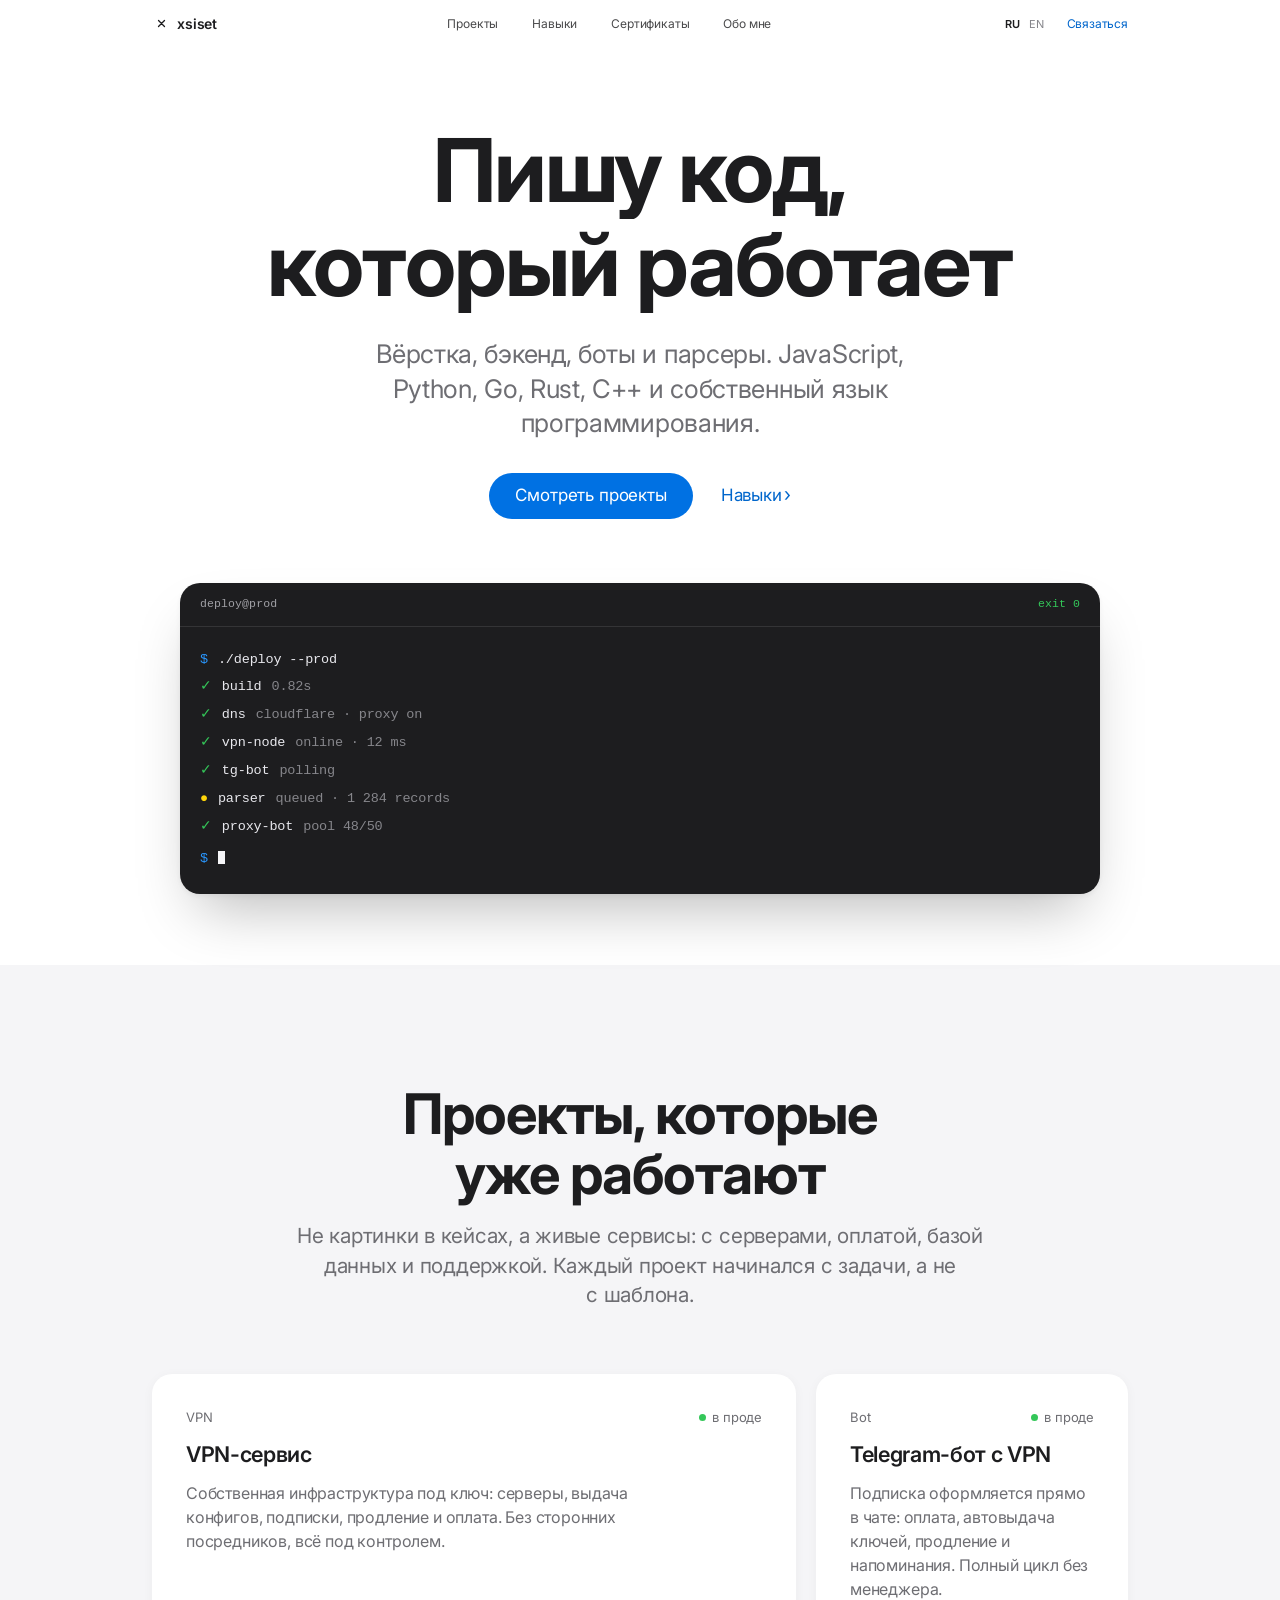
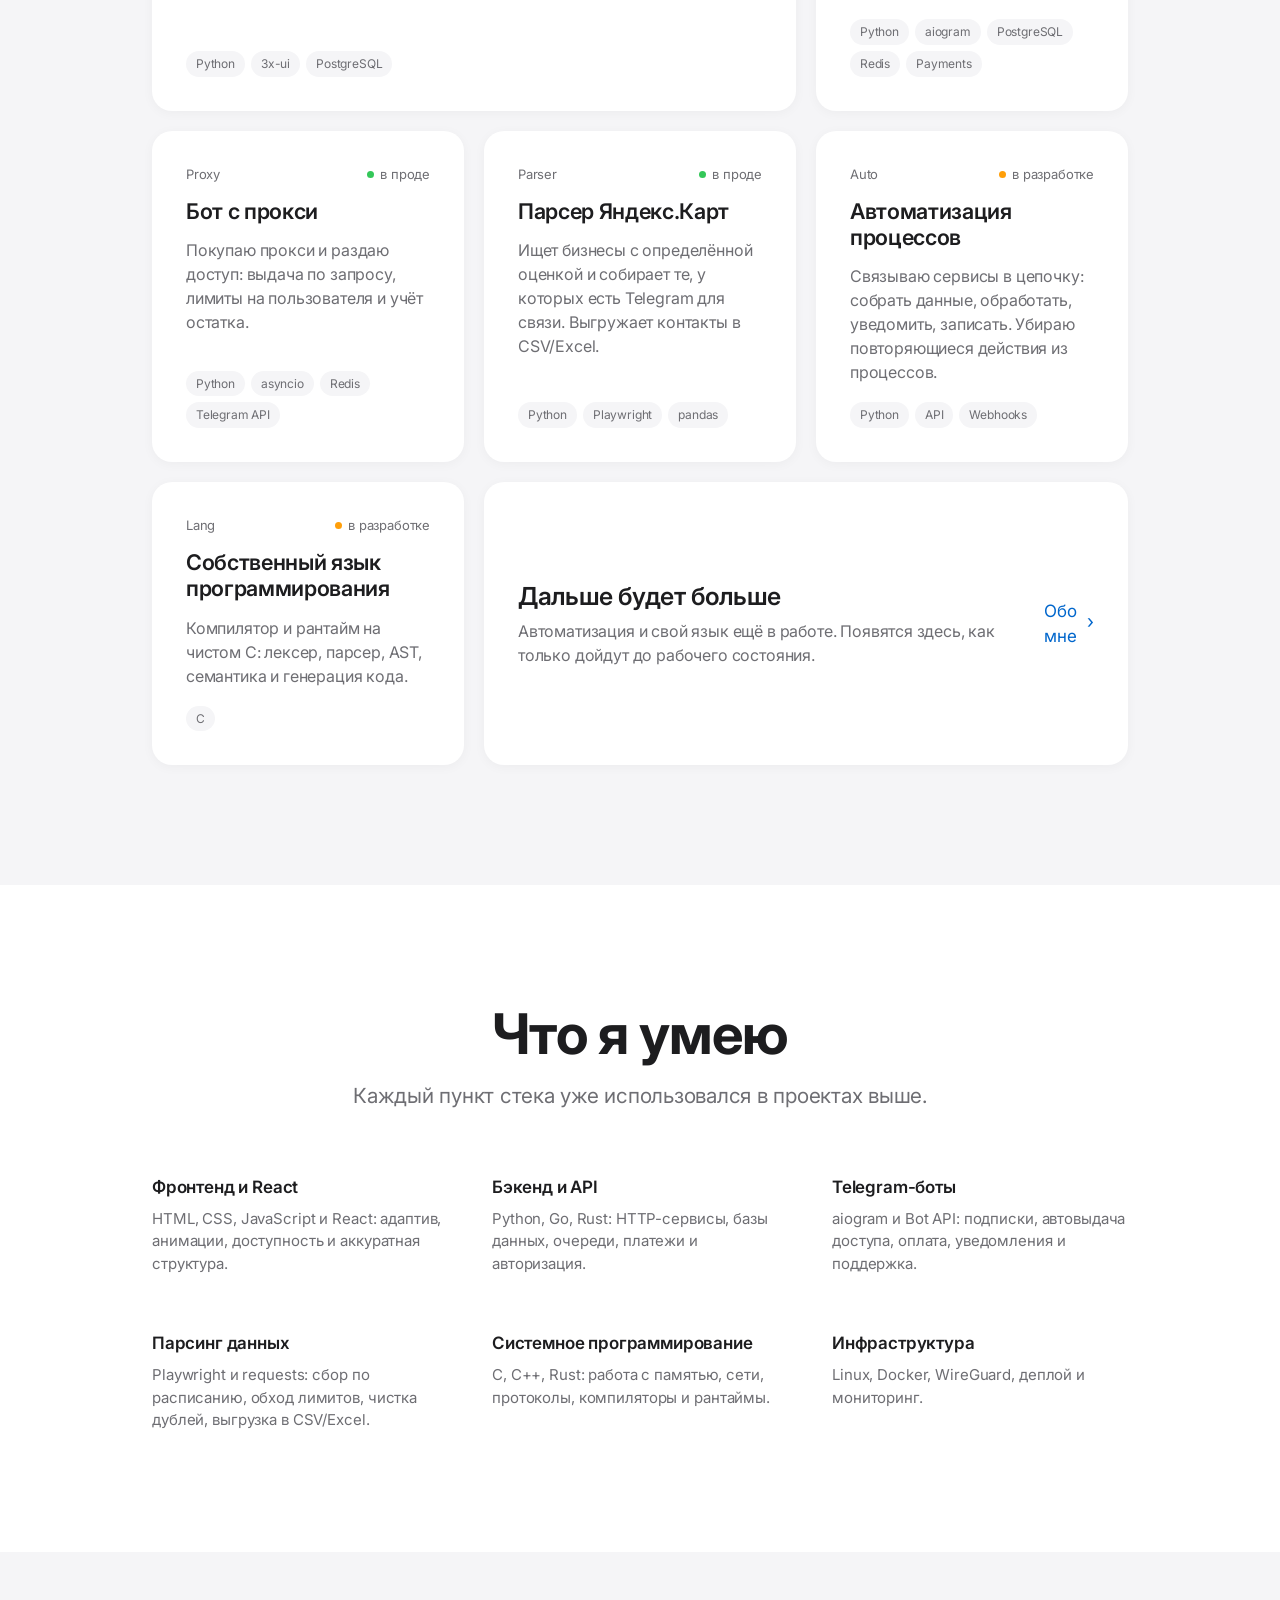
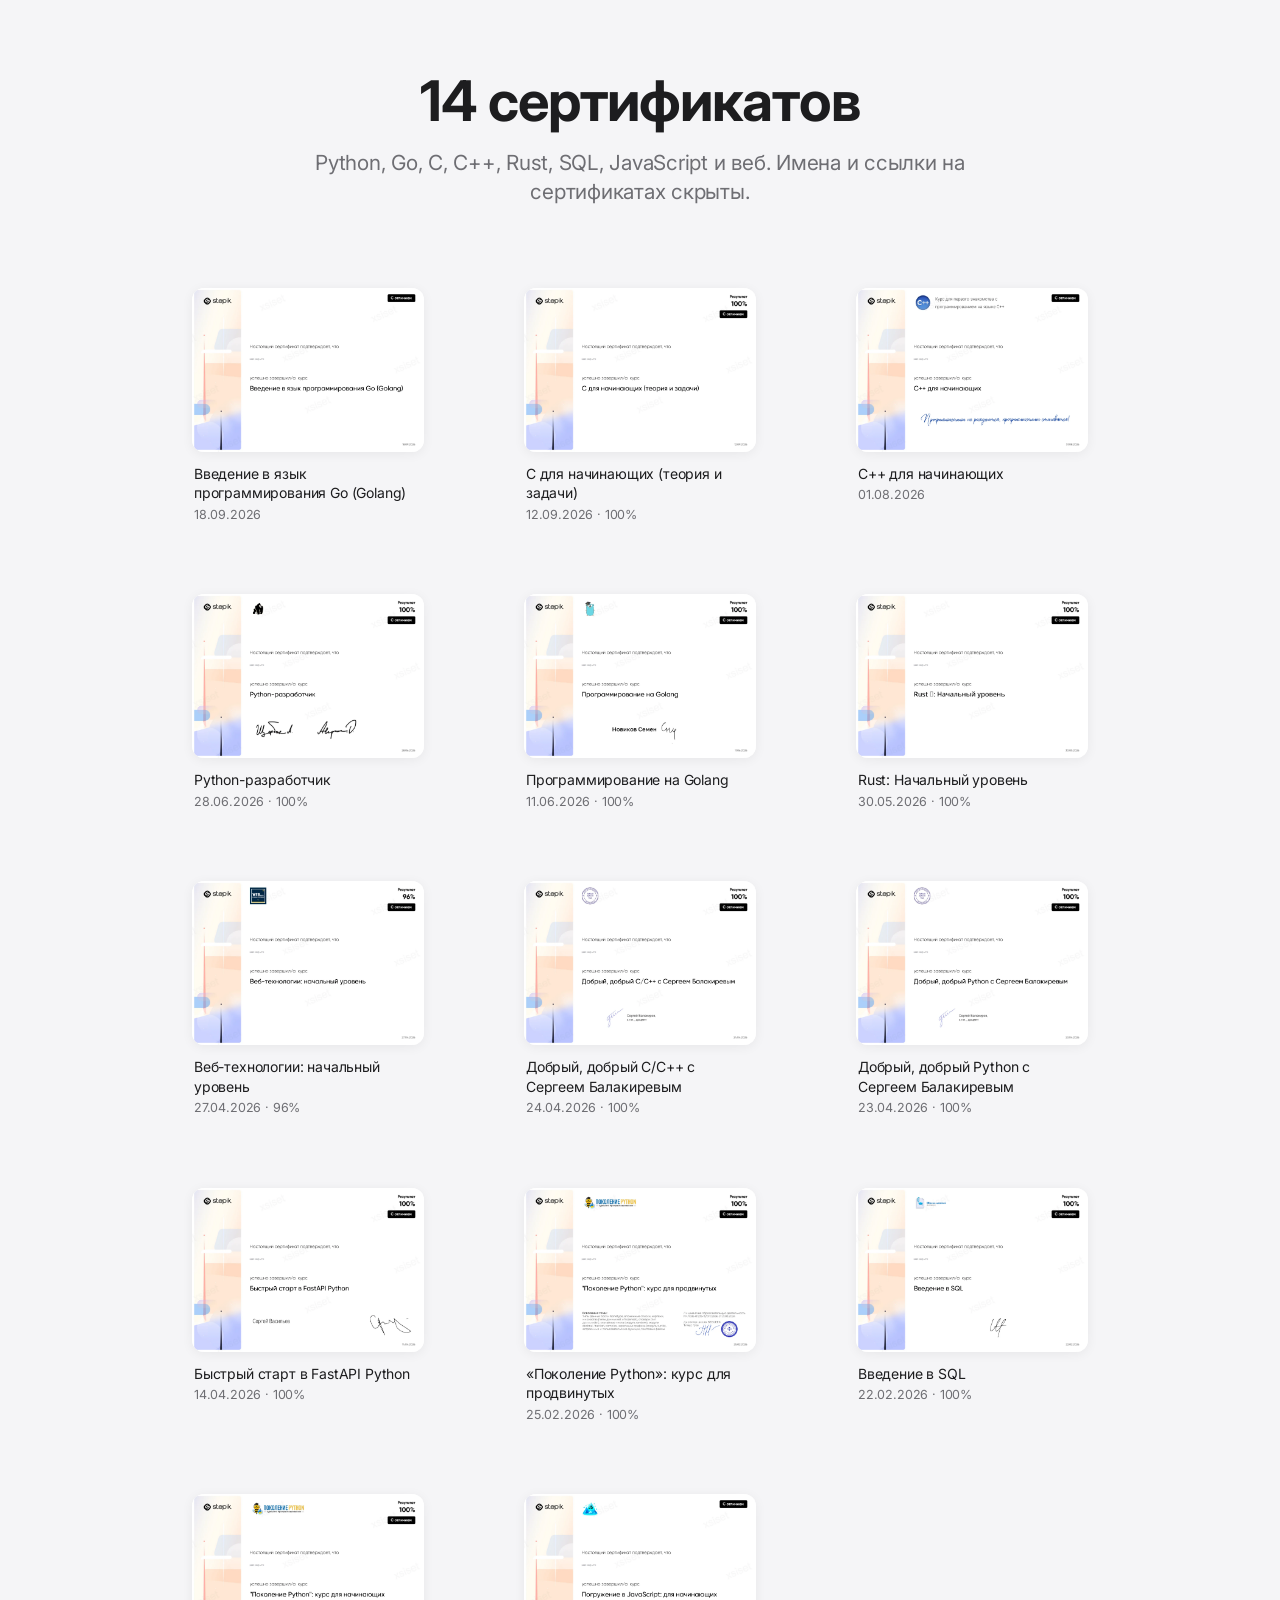
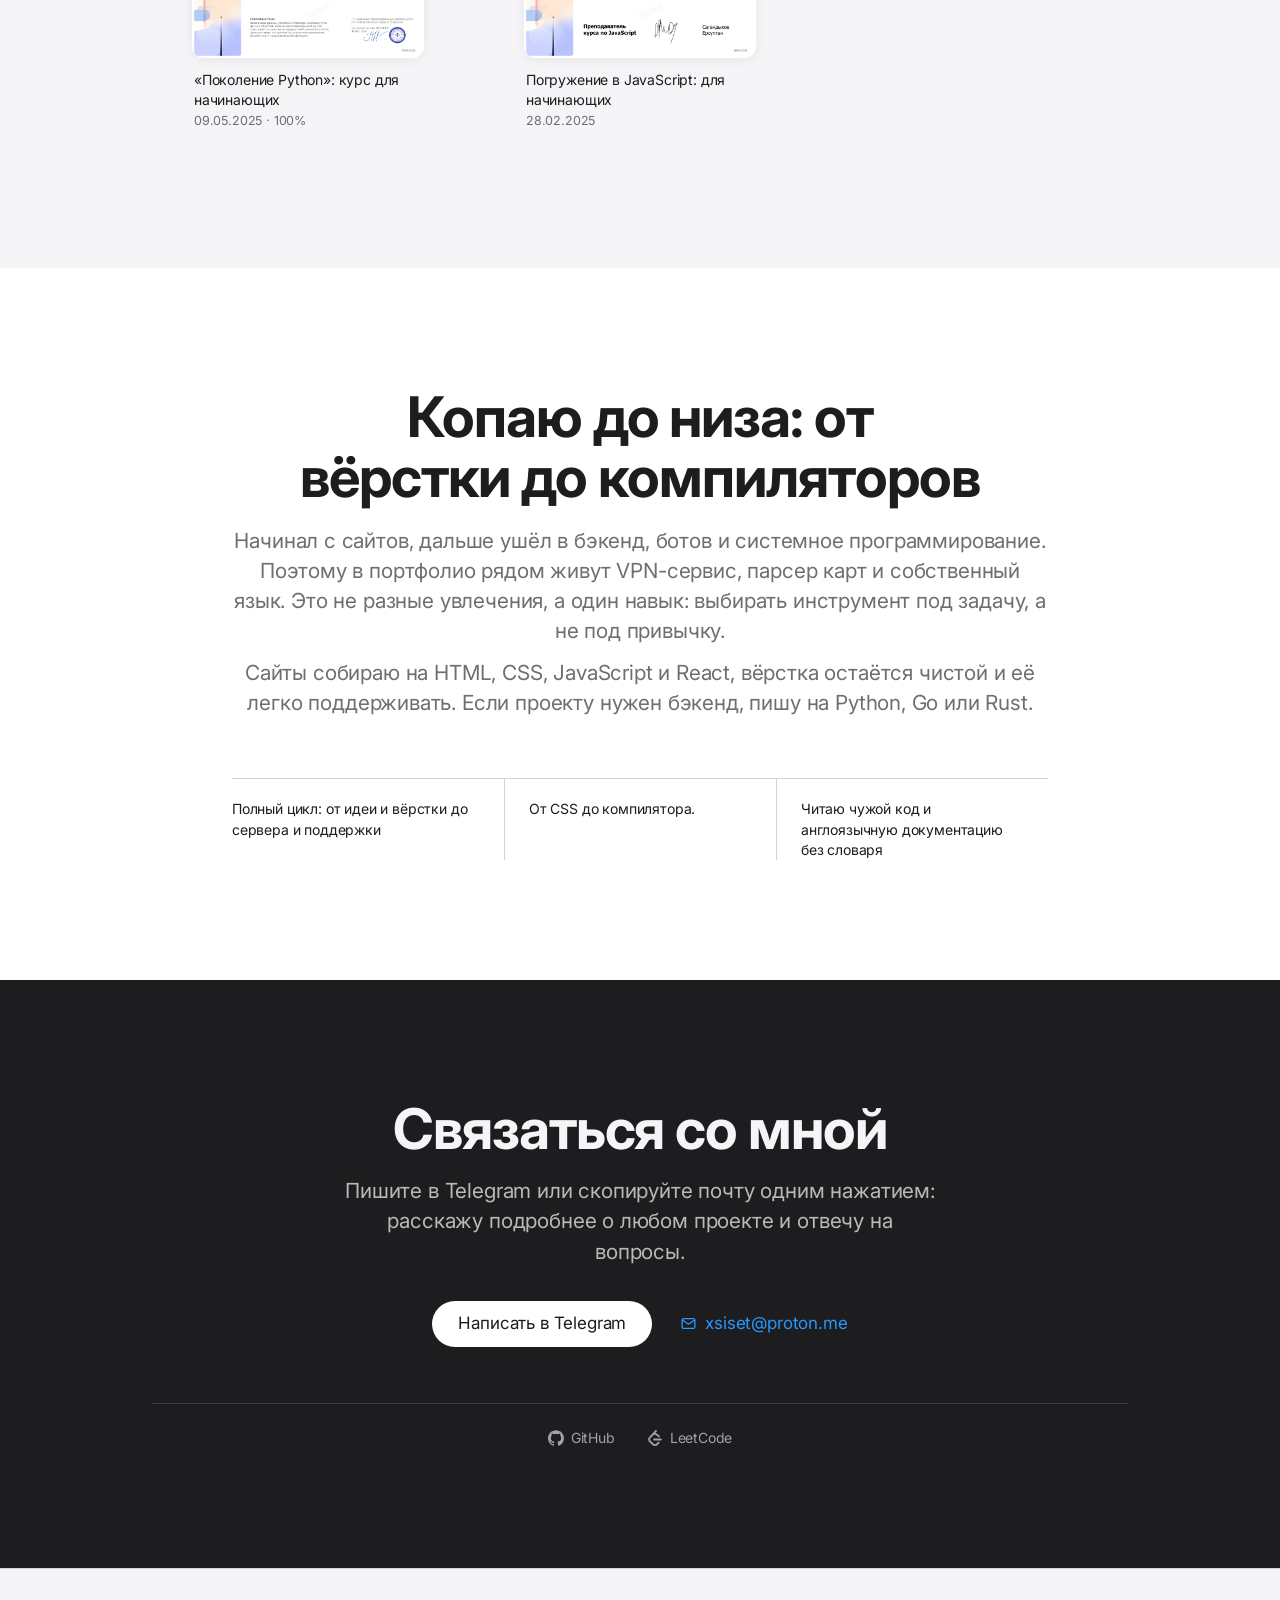
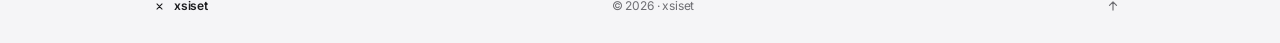
==== commit efd1e809: "Redesign in apple.com language: light surface, one blue accent, restrained motion Replace the dark p" ====
--- a/index.html
+++ b/index.html
@@ -5,7 +5,7 @@
 <meta name="viewport" content="width=device-width, initial-scale=1" />
 <title>xsiset · портфолио разработчика</title>
 <meta name="description" content="Проекты и навыки разработчика: VPN-сервис, Telegram-боты, парсеры, автоматизация и собственный язык программирования. Python, Go, Rust, C, C++, JavaScript, React." />
-<meta name="theme-color" content="#07080b" />
+<meta name="theme-color" content="#ffffff" />
 
 <meta property="og:type" content="website" />
 <meta property="og:site_name" content="xsiset" />
@@ -25,10 +25,14 @@
 <meta name="twitter:image" content="https://example.com/og-image.png" />
 -->
 
-<link rel="icon" href="data:image/svg+xml,%3Csvg xmlns='http://www.w3.org/2000/svg' viewBox='0 0 64 64'%3E%3Crect width='64' height='64' rx='14' fill='%230b0d13'/%3E%3Cpath d='M20 20l24 24M44 20L20 44' stroke='%238b7cff' stroke-width='6' stroke-linecap='round' fill='none'/%3E%3C/svg%3E" />
+<link rel="icon" href="data:image/svg+xml,%3Csvg xmlns='http://www.w3.org/2000/svg' viewBox='0 0 64 64'%3E%3Crect width='64' height='64' rx='14' fill='%23ffffff'/%3E%3Cpath d='M20 20l24 24M44 20L20 44' stroke='%231d1d1f' stroke-width='6' stroke-linecap='round' fill='none'/%3E%3C/svg%3E" />
+
+<link rel="preconnect" href="https://fonts.googleapis.com" />
+<link rel="preconnect" href="https://fonts.gstatic.com" crossorigin />
+<link rel="stylesheet" href="https://fonts.googleapis.com/css2?family=Inter:wght@400;500;600;700&display=swap" />
 
 <script>document.documentElement.className += ' js';setTimeout(function(){if(!document.documentElement.classList.contains('js-ready')){document.documentElement.classList.add('js-safe')}},2500);</script>
-<link rel="stylesheet" href="style.css?v=20261028j" />
+<link rel="stylesheet" href="style.css?v=20261030b" />
 </head>
 <body>
 
@@ -39,7 +43,7 @@
   <div class="wrap hdr__in">
     <a class="brand" href="#top">
       <span class="brand__mark" aria-hidden="true">
-        <svg viewBox="0 0 24 24" fill="none" stroke="currentColor" stroke-width="2.2" stroke-linecap="round">
+        <svg viewBox="0 0 24 24" fill="none" stroke="currentColor" stroke-width="2.4" stroke-linecap="round">
           <path d="M6.5 6.5l11 11M17.5 6.5l-11 11" />
         </svg>
       </span>
@@ -58,7 +62,7 @@
         <button type="button" class="lang__btn is-active" data-lang="ru" aria-pressed="true">RU</button>
         <button type="button" class="lang__btn" data-lang="en" aria-pressed="false">EN</button>
       </div>
-      <a class="btn btn--sm btn--primary hdr__cta" href="#contact" data-i18n="nav.cta">Связаться</a>
+      <a class="hdr__cta" href="#contact" data-i18n="nav.cta">Связаться</a>
       <button type="button" class="burger" id="burger" aria-label="Меню" data-i18n-aria="aria.menu" aria-expanded="false" aria-controls="nav">
         <span></span><span></span>
       </button>
@@ -70,41 +74,26 @@
 
 <!-- ================= HERO ================= -->
 <section class="hero">
-  <div class="wrap hero__in">
-    <div class="hero__left">
-      <p class="badge reveal">
-        <span class="badge__dot" aria-hidden="true"></span>
-        <span data-i18n="hero.badge">Портфолио: проекты, код и навыки</span>
-      </p>
-
-      <h1 class="hero__title reveal" style="--d:60ms">
-        <span data-i18n="hero.t1">Пишу код,</span><br />
-        <span class="grad" data-i18n="hero.t2">который работает</span><br />
-        <span data-i18n="hero.t3">на любом уровне.</span>
-      </h1>
-
-      <p class="hero__text reveal" style="--d:120ms" data-i18n="hero.text">
-        Вёрстка, бэкенд, боты и парсеры. JavaScript, Python, Go, Rust, C++ и собственный язык программирования.
-      </p>
-
-      <div class="hero__actions reveal" style="--d:180ms">
-        <a class="btn btn--primary" href="#projects">
-          <span data-i18n="hero.cta1">Смотреть проекты</span>
-          <svg viewBox="0 0 24 24" fill="none" stroke="currentColor" stroke-width="2" stroke-linecap="round" stroke-linejoin="round" aria-hidden="true"><path d="M5 12h14M13 6l6 6-6 6"/></svg>
-        </a>
-        <a class="btn btn--ghost" href="#skills" data-i18n="hero.cta2">Навыки</a>
-      </div>
-
-      <p class="hero__note reveal" style="--d:240ms" data-i18n="hero.note">
-        От вёрстки до системного программирования. Часть проектов уже в проде, часть в работе.
-      </p>
-    </div>
-
-    <div class="hero__right reveal" style="--d:160ms">
+  <div class="wrap">
+    <h1 class="hero__title">
+      <span class="hero__line"><span data-i18n="hero.t1">Серверы, боты</span></span>
+      <span class="hero__line"><span data-i18n="hero.t2">и компилятор.</span></span>
+    </h1>
+
+    <p class="hero__tagline" data-i18n="hero.text">
+      VPN-сервис, Telegram-боты, парсеры и собственный язык программирования.
+    </p>
+
+    <div class="hero__actions">
+      <a class="btn btn--primary" href="#projects" data-i18n="hero.cta1">Смотреть проекты</a>
+      <a class="link-cta" href="#contact" data-i18n="hero.cta2">Написать мне</a>
+    </div>
+
+    <div class="hero__visual">
       <div class="term" role="img" aria-label="Терминал с логом деплоя" data-i18n-aria="aria.term">
         <div class="term__bar">
-          <span class="term__dots" aria-hidden="true"><i></i><i></i><i></i></span>
-          <span class="term__name">ssh deploy@prod</span>
+          <span class="term__name">deploy@prod</span>
+          <span class="term__state">exit 0</span>
         </div>
         <div class="term__body">
           <p><span class="c-p">$</span> ./deploy --prod</p>
@@ -122,23 +111,21 @@
 </section>
 
 <!-- ================= PROJECTS ================= -->
-<section class="sec" id="projects">
+<section class="sec sec--gray" id="projects">
   <div class="wrap">
     <header class="sec__head reveal">
-      <p class="kicker" data-i18n="proj.kicker">портфолио</p>
-      <h2 data-i18n="proj.title">Проекты, которые уже работают</h2>
+      <h2 data-i18n="proj.title">Что уже работает</h2>
       <p class="lead" data-i18n="proj.text">
-        Не картинки в кейсах, а живые сервисы: с серверами, оплатой, базой данных и поддержкой.
-        Каждый проект начинался с задачи, а не с шаблона.
+        Не концепты в кейсах, а сервисы с серверами, оплатой и поддержкой.
       </p>
     </header>
 
-    <div class="proj-grid">
+    <div class="card-grid">
 
       <!-- Featured -->
       <article class="card card--wide reveal">
         <div class="card__top">
-          <span class="card__tag">/ vpn</span>
+          <span class="card__tag">VPN</span>
           <span class="status status--live"><i></i><span data-i18n="status.live">в проде</span></span>
         </div>
         <h3 data-i18n="p1.name">VPN-сервис</h3>
@@ -153,7 +140,7 @@
 
       <article class="card reveal" style="--d:60ms">
         <div class="card__top">
-          <span class="card__tag">/ bot</span>
+          <span class="card__tag">Bot</span>
           <span class="status status--live"><i></i><span data-i18n="status.live">в проде</span></span>
         </div>
         <h3 data-i18n="p2.name">Telegram-бот с VPN</h3>
@@ -166,7 +153,7 @@
 
       <article class="card reveal">
         <div class="card__top">
-          <span class="card__tag">/ proxy</span>
+          <span class="card__tag">Proxy</span>
           <span class="status status--live"><i></i><span data-i18n="status.live">в проде</span></span>
         </div>
         <h3 data-i18n="p3.name">Бот с прокси</h3>
@@ -178,7 +165,7 @@
 
       <article class="card reveal">
         <div class="card__top">
-          <span class="card__tag">/ parser</span>
+          <span class="card__tag">Parser</span>
           <span class="status status--live"><i></i><span data-i18n="status.live">в проде</span></span>
         </div>
         <h3 data-i18n="p4.name">Парсер Яндекс.Карт</h3>
@@ -191,7 +178,7 @@
 
       <article class="card reveal" style="--d:60ms">
         <div class="card__top">
-          <span class="card__tag">/ auto</span>
+          <span class="card__tag">Auto</span>
           <span class="status status--dev"><i></i><span data-i18n="status.dev">в разработке</span></span>
         </div>
         <h3 data-i18n="p5.name">Автоматизация процессов</h3>
@@ -204,7 +191,7 @@
 
       <article class="card reveal">
         <div class="card__top">
-          <span class="card__tag">/ lang</span>
+          <span class="card__tag">Lang</span>
           <span class="status status--dev"><i></i><span data-i18n="status.dev">в разработке</span></span>
         </div>
         <h3 data-i18n="p6.name">Собственный язык программирования</h3>
@@ -219,10 +206,7 @@
           <h3 data-i18n="proj.ctaTitle">Дальше будет больше</h3>
           <p data-i18n="proj.ctaText">Автоматизация и свой язык ещё в работе. Появятся здесь, как только дойдут до рабочего состояния.</p>
         </div>
-        <a class="btn btn--primary" href="#about">
-          <span data-i18n="proj.ctaBtn">Обо мне</span>
-          <svg viewBox="0 0 24 24" fill="none" stroke="currentColor" stroke-width="2" stroke-linecap="round" stroke-linejoin="round" aria-hidden="true"><path d="M5 12h14M13 6l6 6-6 6"/></svg>
-        </a>
+        <a class="link-cta" href="#about" data-i18n="proj.ctaBtn">Обо мне</a>
       </article>
 
     </div>
@@ -230,44 +214,37 @@
 </section>
 
 <!-- ================= SKILLS ================= -->
-<section class="sec sec--alt" id="skills">
+<section class="sec" id="skills">
   <div class="wrap">
     <header class="sec__head reveal">
-      <p class="kicker" data-i18n="sk.kicker">навыки</p>
-      <h2 data-i18n="sk.title">Что я умею</h2>
+      <h2 data-i18n="sk.title">Чем это сделано</h2>
       <p class="lead" data-i18n="sk.text">
-        Каждый пункт стека уже использовался в проектах выше.
+        Тот же стек, что и в проектах выше.
       </p>
     </header>
 
     <div class="serv-grid">
       <article class="serv reveal">
-        <span class="serv__n">01</span>
         <h3 data-i18n="k1.t">Фронтенд и React</h3>
         <p data-i18n="k1.d">HTML, CSS, JavaScript и React: адаптив, анимации, доступность и аккуратная структура.</p>
       </article>
       <article class="serv reveal" style="--d:60ms">
-        <span class="serv__n">02</span>
         <h3 data-i18n="k2.t">Бэкенд и API</h3>
         <p data-i18n="k2.d">Python, Go, Rust: HTTP-сервисы, базы данных, очереди, платежи и авторизация.</p>
       </article>
       <article class="serv reveal" style="--d:120ms">
-        <span class="serv__n">03</span>
         <h3 data-i18n="k3.t">Telegram-боты</h3>
         <p data-i18n="k3.d">aiogram и Bot API: подписки, автовыдача доступа, оплата, уведомления и поддержка.</p>
       </article>
       <article class="serv reveal">
-        <span class="serv__n">04</span>
         <h3 data-i18n="k4.t">Парсинг данных</h3>
         <p data-i18n="k4.d">Playwright и requests: сбор по расписанию, обход лимитов, чистка дублей, выгрузка в CSV/Excel.</p>
       </article>
       <article class="serv reveal" style="--d:60ms">
-        <span class="serv__n">05</span>
         <h3 data-i18n="k5.t">Системное программирование</h3>
         <p data-i18n="k5.d">C, C++, Rust: работа с памятью, сети, протоколы, компиляторы и рантаймы.</p>
       </article>
       <article class="serv reveal" style="--d:120ms">
-        <span class="serv__n">06</span>
         <h3 data-i18n="k6.t">Инфраструктура</h3>
         <p data-i18n="k6.d">Linux, Docker, WireGuard, деплой и мониторинг.</p>
       </article>
@@ -276,10 +253,9 @@
 </section>
 
 <!-- ================= CERTIFICATES ================= -->
-<section class="sec" id="certs">
+<section class="sec sec--gray" id="certs">
   <div class="wrap">
     <header class="sec__head reveal">
-      <p class="kicker" data-i18n="cert.kicker">сертификаты</p>
       <h2 data-i18n="cert.title">14 сертификатов</h2>
       <p class="lead" data-i18n="cert.text">
         Python, Go, C, C++, Rust, SQL, JavaScript и веб. Имена и ссылки на сертификатах скрыты.
@@ -432,11 +408,10 @@
 </section>
 
 <!-- ================= ABOUT ================= -->
-<section class="sec sec--alt" id="about">
+<section class="sec" id="about">
   <div class="wrap about">
     <div class="about__body reveal">
-      <p class="kicker" data-i18n="about.kicker">обо мне</p>
-      <h2 data-i18n="about.title">Копаю до низа: от вёрстки до компиляторов</h2>
+      <h2 data-i18n="about.title">От вёрстки до компиляторов</h2>
       <p data-i18n="about.text1">
         Начинал с сайтов, дальше ушёл в бэкенд, ботов и системное программирование. Поэтому в портфолио рядом
         живут VPN-сервис, парсер карт и собственный язык. Это не разные увлечения, а один навык:
@@ -457,22 +432,17 @@
 </section>
 
 <!-- ================= CONTACT ================= -->
-<section class="sec" id="contact">
+<section class="sec sec--dark sec--contact" id="contact">
   <div class="wrap">
     <div class="cta reveal">
-      <div class="cta__glow" aria-hidden="true"></div>
-      <p class="kicker" data-i18n="cta.kicker">связь</p>
-      <h2 data-i18n="cta.title">Связаться со мной</h2>
+      <h2 data-i18n="cta.title">Напишите мне</h2>
       <p class="cta__text" data-i18n="cta.text">
-        Пишите в Telegram или на почту, расскажу подробнее о любом проекте и отвечу на вопросы.
+        Расскажу подробнее о любом проекте и отвечу на вопросы.
       </p>
 
       <div class="cta__actions">
-        <a class="btn btn--primary btn--lg" href="https://t.me/xsiset" target="_blank" rel="noopener">
-          <svg viewBox="0 0 24 24" fill="currentColor" aria-hidden="true"><path d="M21.9 4.3 18.9 19c-.2 1-.8 1.2-1.6.8l-4.5-3.3-2.2 2.1c-.2.2-.4.4-.9.4l.3-4.5 8.2-7.4c.4-.3-.1-.5-.6-.2L7.5 13.4l-4.4-1.4c-1-.3-1-1 .2-1.4l17.2-6.6c.8-.3 1.5.2 1.4 1.3z"/></svg>
-          <span data-i18n="cta.tg">Написать в Telegram</span>
-        </a>
-        <a class="btn btn--ghost btn--lg cta__mail" id="mailBtn" href="mailto:xsiset@proton.me" data-email="xsiset@proton.me" aria-label="Скопировать адрес почты xsiset@proton.me" data-i18n-aria="aria.mail">
+        <a class="btn btn--light" href="https://t.me/xsiset" target="_blank" rel="noopener" data-i18n="cta.tg">Написать в Telegram</a>
+        <a class="cta__mail" id="mailBtn" href="mailto:xsiset@proton.me" data-email="xsiset@proton.me" aria-label="Скопировать адрес почты xsiset@proton.me" data-i18n-aria="aria.mail">
           <svg viewBox="0 0 24 24" fill="none" stroke="currentColor" stroke-width="1.8" stroke-linecap="round" stroke-linejoin="round" aria-hidden="true"><rect x="3" y="5" width="18" height="14" rx="2"/><path d="m3.5 7 8.5 6 8.5-6"/></svg>
           <span data-i18n="cta.mail">xsiset@proton.me</span>
         </a>
@@ -501,13 +471,13 @@
   <div class="wrap ftr__in">
     <span class="ftr__brand">
       <span class="brand__mark" aria-hidden="true">
-        <svg viewBox="0 0 24 24" fill="none" stroke="currentColor" stroke-width="2.2" stroke-linecap="round">
+        <svg viewBox="0 0 24 24" fill="none" stroke="currentColor" stroke-width="2.4" stroke-linecap="round">
           <path d="M6.5 6.5l11 11M17.5 6.5l-11 11" />
         </svg>
       </span>
       <span data-i18n="brand">xsiset</span>
     </span>
-    <span class="ftr__copy" data-i18n="ftr.copy">© 2026 · xsiset</span>
+    <span class="ftr__copy" data-i18n="ftr.copy">© 2026 xsiset</span>
     <a class="ftr__up" href="#top" aria-label="Наверх" data-i18n-aria="aria.up">
       <svg viewBox="0 0 24 24" fill="none" stroke="currentColor" stroke-width="2" stroke-linecap="round" stroke-linejoin="round" aria-hidden="true"><path d="M12 19V5M6 11l6-6 6 6"/></svg>
     </a>
@@ -526,6 +496,6 @@
   </button>
 </div>
 
-<script src="script.js?v=20261028j"></script>
+<script src="script.js?v=20261030b"></script>
 </body>
 </html>
--- a/style.css
+++ b/style.css
@@ -1,66 +1,63 @@
 /* =========================================================
-   xsiset: личный лендинг-портфолио
-   Палитра и типографика вынесены в :root, перекрашивается
-   в одном месте, без правок по всему файлу.
+   xsiset: портфолио разработчика
+   Язык apple.com: светлая страница, один синий акцент,
+   типографика и воздух вместо декора, тёмный раздел один раз.
    ========================================================= */
 
 :root{
-  --bg:        #07080b;
-  --bg-alt:    #0a0b10;
-  --surface:   #0e1017;
-  --surface-2: #12141d;
-
-  --line:      rgba(255,255,255,.09);
-  --line-soft: rgba(255,255,255,.055);
-
-  --text:      #eceef4;
-  --muted:     #9aa2b4;
-  --dim:       #7c8496;
-
-  --accent:    #8b7cff;
-  --accent-2:  #4ce0b3;
-  --accent-soft: rgba(139,124,255,.13);
-
-  --radius:    18px;
-  --radius-sm: 12px;
-  --wrap:      1140px;
-
-  --font: system-ui, -apple-system, "Segoe UI", Roboto, "Helvetica Neue", Arial, sans-serif;
-  --mono: "Cascadia Code", "JetBrains Mono", ui-monospace, SFMono-Regular, Consolas, monospace;
-
-  --ease: cubic-bezier(.22,.61,.36,1);
+  --white:      #ffffff;
+  --gray:       #f5f5f7;
+  --ink:        #1d1d1f;
+  --muted:      #6e6e73;
+  --muted-2:    #86868b;
+  --rule:       #d2d2d7;
+  --blue:       #0071e3;
+  --blue-hover: #0077ed;
+  --blue-text:  #0066cc;
+  --blue-dark:  #2997ff;
+  --green:      #34c759;
+
+  --radius:     20px;
+  --wrap:       1020px;
+
+  --font: -apple-system, BlinkMacSystemFont, "SF Pro Text", "SF Pro Display",
+          "Inter", "Segoe UI", "Helvetica Neue", Arial, sans-serif;
+  --mono: ui-monospace, "SF Mono", "Cascadia Code", Consolas, monospace;
+
+  --ease: cubic-bezier(.28,.11,.32,1);
 }
 
 *,*::before,*::after{ box-sizing:border-box; }
 
 html{
   scroll-behavior:smooth;
-  scroll-padding-top:96px;
+  scroll-padding-top:72px;
   -webkit-text-size-adjust:100%;
 }
 
 body{
   margin:0;
-  background:var(--bg);
-  color:var(--text);
+  background:var(--white);
+  color:var(--ink);
   font-family:var(--font);
-  font-size:16px;
-  line-height:1.6;
-  letter-spacing:-.011em;
+  font-size:17px;
+  line-height:1.47;
+  letter-spacing:-.01em;
   -webkit-font-smoothing:antialiased;
+  -moz-osx-font-smoothing:grayscale;
   overflow-x:hidden;
 }
 
 img,svg{ display:block; max-width:100%; }
 a{ color:inherit; text-decoration:none; }
-h1,h2,h3,p,dl,dd,ol,ul{ margin:0; }
+h1,h2,h3,h4,p,dl,dd,ol,ul{ margin:0; }
 ol,ul{ list-style:none; padding:0; }
 button{ font:inherit; color:inherit; background:none; border:0; cursor:pointer; }
 
-::selection{ background:rgba(139,124,255,.35); color:#fff; }
+::selection{ background:rgba(0,113,227,.18); }
 
 :focus-visible{
-  outline:2px solid var(--accent);
+  outline:2px solid var(--blue);
   outline-offset:3px;
   border-radius:4px;
 }
@@ -69,37 +66,11 @@
   width:100%;
   max-width:var(--wrap);
   margin-inline:auto;
-  padding-inline:24px;
+  padding-inline:22px;
 }
 
 /* ------------------------- утилиты ------------------------- */
 
-.grad{
-  background:linear-gradient(100deg,#b3a9ff 0%,var(--accent) 38%,#63d9ff 78%,var(--accent-2) 100%);
-  -webkit-background-clip:text;
-  background-clip:text;
-  color:transparent;
-}
-
-.kicker{
-  font-family:var(--mono);
-  font-size:.72rem;
-  letter-spacing:.18em;
-  text-transform:uppercase;
-  color:var(--accent);
-  display:flex;
-  align-items:center;
-  gap:10px;
-}
-.kicker::before{
-  content:"";
-  width:22px;
-  height:1px;
-  background:currentColor;
-  opacity:.7;
-}
-
-/* скрыто визуально, но доступно скринридерам */
 .sr-only{
   position:absolute;
   width:1px; height:1px;
@@ -110,66 +81,70 @@
   border:0;
 }
 
-/* ссылка «к содержимому»: видна только при фокусе с клавиатуры */
 .skip{
   position:fixed;
   top:10px;
   left:10px;
   z-index:120;
   padding:10px 16px;
-  border-radius:9px;
-  background:var(--accent);
-  color:#0b0714;
-  font-size:.88rem;
-  font-weight:600;
+  border-radius:8px;
+  background:var(--ink);
+  color:var(--white);
+  font-size:14px;
+  font-weight:500;
   transform:translateY(-160%);
   transition:transform .2s var(--ease);
 }
 .skip:focus{ transform:none; }
 
+/* ссылка-действие с шевроном */
+.link-cta{
+  display:inline-flex;
+  align-items:center;
+  gap:2px;
+  font-size:17px;
+  color:var(--blue-text);
+  transition:color .2s ease;
+}
+.link-cta::after{ content:"›"; font-size:1.1em; line-height:1; transform:translateY(-.04em); }
+.link-cta:hover{ color:var(--blue-hover); text-decoration:underline; text-underline-offset:3px; }
+
+.link-cta--dark{ color:var(--blue-dark); }
+.link-cta--dark:hover{ color:#6bb6ff; }
+
 /* ------------------------- кнопки ------------------------- */
 
 .btn{
-  --h:46px;
   display:inline-flex;
   align-items:center;
   justify-content:center;
-  gap:9px;
-  height:var(--h);
-  padding:0 22px;
-  border-radius:11px;
-  font-size:.93rem;
-  font-weight:550;
-  letter-spacing:-.01em;
+  gap:8px;
+  height:46px;
+  padding:0 26px;
+  border-radius:980px;
+  font-size:17px;
+  font-weight:400;
   white-space:nowrap;
-  transition:transform .25s var(--ease), background-color .25s, border-color .25s, box-shadow .25s, color .25s;
+  transition:background-color .2s ease, color .2s ease, transform .2s ease;
 }
 .btn svg{ width:17px; height:17px; flex:none; }
 
 .btn--primary{
-  color:#0b0714;
-  background:linear-gradient(180deg,#a89bff,#8b7cff);
-  box-shadow:0 1px 0 rgba(255,255,255,.35) inset, 0 8px 24px -12px rgba(139,124,255,.9);
-}
-.btn--primary:hover{
-  transform:translateY(-2px);
-  box-shadow:0 1px 0 rgba(255,255,255,.45) inset, 0 14px 30px -12px rgba(139,124,255,1);
-}
-.btn--primary:hover svg{ transform:translateX(3px); }
-.btn--primary svg{ transition:transform .25s var(--ease); }
-
-.btn--ghost{
-  border:1px solid var(--line);
-  background:rgba(255,255,255,.02);
-  color:var(--text);
-}
-.btn--ghost:hover{
-  background:rgba(255,255,255,.06);
-  border-color:rgba(255,255,255,.2);
-  transform:translateY(-2px);
-}
-.btn--sm{ --h:38px; padding:0 16px; font-size:.85rem; border-radius:9px; }
-.btn--lg{ --h:54px; padding:0 28px; font-size:1rem; border-radius:13px; }
+  background:var(--blue);
+  color:var(--white);
+}
+.btn--primary:hover{ background:var(--blue-hover); }
+.btn--primary:active{ transform:scale(.98); }
+
+.btn--light{
+  background:var(--white);
+  color:var(--ink);
+}
+.btn--light:hover{ background:#f5f5f7; }
+.btn--light:active{ transform:scale(.98); }
+
+.btn--sm{ height:30px; padding:0 14px; font-size:12px; }
+.btn--lg{ height:52px; padding:0 30px; font-size:19px; }
 
 /* ------------------------- шапка ------------------------- */
 
@@ -178,342 +153,272 @@
   top:0;
   z-index:60;
   border-bottom:1px solid transparent;
-  transition:background-color .3s, border-color .3s, backdrop-filter .3s;
+  transition:background-color .3s ease, border-color .3s ease, backdrop-filter .3s ease;
 }
 .hdr.is-scrolled{
-  background:rgba(7,8,11,.78);
-  backdrop-filter:blur(14px) saturate(140%);
-  border-bottom-color:var(--line-soft);
+  background:rgba(255,255,255,.72);
+  backdrop-filter:saturate(180%) blur(20px);
+  -webkit-backdrop-filter:saturate(180%) blur(20px);
+  border-bottom-color:rgba(0,0,0,.08);
 }
 
 .hdr__in{
   display:flex;
   align-items:center;
   gap:28px;
-  height:72px;
+  height:48px;
 }
 
 .brand{
   display:inline-flex;
   align-items:center;
-  gap:10px;
-  font-family:var(--mono);
-  font-size:.98rem;
-  letter-spacing:-.02em;
+  gap:7px;
+  font-size:14px;
+  font-weight:600;
+  letter-spacing:-.01em;
   flex:none;
 }
 .brand__mark{
-  width:30px;
-  height:30px;
+  width:18px;
+  height:18px;
   display:grid;
   place-items:center;
-  border-radius:9px;
-  border:1px solid rgba(139,124,255,.35);
-  background:var(--accent-soft);
-  color:var(--accent);
-}
-.brand__mark svg{ width:17px; height:17px; }
+  color:var(--ink);
+}
+.brand__mark svg{ width:13px; height:13px; }
 
 .nav{
   display:flex;
   align-items:center;
-  gap:26px;
+  gap:34px;
   margin-inline:auto;
-  font-size:.9rem;
+  font-size:12px;
 }
 .nav a{
-  color:var(--muted);
-  position:relative;
-  padding-block:4px;
-  transition:color .2s;
-}
-.nav a::after{
-  content:"";
-  position:absolute;
-  left:0; right:0; bottom:-2px;
-  height:1px;
-  background:var(--accent);
-  transform:scaleX(0);
-  transform-origin:left;
-  transition:transform .3s var(--ease);
-}
-.nav a:hover{ color:var(--text); }
-.nav a:hover::after{ transform:scaleX(1); }
+  color:var(--ink);
+  opacity:.8;
+  transition:opacity .15s ease;
+}
+.nav a:hover{ opacity:1; }
 
 .hdr__right{
   display:flex;
   align-items:center;
-  gap:14px;
+  gap:20px;
   flex:none;
 }
 
 .lang{
   display:inline-flex;
-  padding:3px;
-  border:1px solid var(--line);
-  border-radius:9px;
-  background:rgba(255,255,255,.02);
+  align-items:center;
+  gap:3px;
+  font-size:11px;
 }
 .lang__btn{
-  padding:3px 9px;
-  font-family:var(--mono);
-  font-size:.72rem;
-  letter-spacing:.06em;
-  color:var(--dim);
-  border-radius:6px;
-  transition:color .2s, background-color .2s;
-}
-.lang__btn:hover{ color:var(--text); }
-.lang__btn.is-active{
-  color:var(--text);
-  background:rgba(255,255,255,.08);
-}
+  padding:2px 3px;
+  color:var(--muted-2);
+  transition:color .15s ease;
+}
+.lang__btn:hover{ color:var(--ink); }
+.lang__btn.is-active{ color:var(--ink); font-weight:600; }
+
+.hdr__cta{
+  font-size:12px;
+  color:var(--blue-text);
+  transition:color .15s ease;
+}
+.hdr__cta:hover{ color:var(--blue-hover); }
 
 .burger{
   display:none;
-  width:40px; height:40px;
-  border:1px solid var(--line);
-  border-radius:9px;
+  width:34px; height:34px;
   position:relative;
 }
 .burger span{
   position:absolute;
-  left:11px;
+  left:8px;
   width:18px; height:1.5px;
-  background:var(--text);
-  border-radius:2px;
-  transition:transform .3s var(--ease), opacity .2s;
-}
-.burger span:nth-child(1){ top:16px; }
-.burger span:nth-child(2){ top:22px; }
+  background:var(--ink);
+  transition:transform .25s var(--ease), opacity .2s;
+}
+.burger span:nth-child(1){ top:13px; }
+.burger span:nth-child(2){ top:19px; }
 .burger.is-open span:nth-child(1){ transform:translateY(3px) rotate(45deg); }
 .burger.is-open span:nth-child(2){ transform:translateY(-3px) rotate(-45deg); }
 
 /* ------------------------- hero ------------------------- */
 
 .hero{
-  position:relative;
-  padding:76px 0 64px;
+  padding:76px 0 72px;
+  text-align:center;
+}
+
+.hero__title{
+  font-size:clamp(2.75rem, 7vw, 5.5rem);
+  font-weight:700;
+  line-height:1.03;
+  letter-spacing:-.022em;
+  margin-inline:auto;
+  max-width:15ch;
+  text-wrap:balance;
+}
+.hero__line{ display:block; overflow:hidden; padding-bottom:.04em; }
+.hero__line > span{
+  display:block;
+  transform:translateY(112%);
+  animation:lineUp 1s var(--ease) forwards;
+}
+.hero__line:nth-child(2) > span{ animation-delay:.09s; }
+@keyframes lineUp{ to{ transform:none; } }
+
+.hero__tagline{
+  margin:24px auto 0;
+  max-width:34ch;
+  font-size:clamp(1.15rem, 2.2vw, 1.6rem);
+  line-height:1.35;
+  color:var(--muted);
+  letter-spacing:-.012em;
+  opacity:0;
+  animation:fadeIn .8s var(--ease) .45s forwards;
+}
+.hero__tagline span{ display:block; }
+
+.hero__actions{
+  margin-top:32px;
+  display:flex;
+  align-items:center;
+  justify-content:center;
+  flex-wrap:wrap;
+  gap:14px 28px;
+  opacity:0;
+  animation:fadeIn .8s var(--ease) .6s forwards;
+}
+@keyframes fadeIn{ to{ opacity:1; } }
+
+.hero__visual{
+  margin:64px auto 0;
+  max-width:920px;
+  will-change:transform;
+}
+.hero__visual .term{
+  box-shadow:
+    0 2px 6px rgba(0,0,0,.06),
+    0 30px 60px -18px rgba(0,0,0,.28);
+}
+.hero__visual .term{ animation:float 9s ease-in-out infinite; }
+@keyframes float{
+  0%,100%{ transform:translateY(0); }
+  50%     { transform:translateY(-6px); }
+}
+
+/* терминал: настоящий лог, а не декорация */
+.term{
+  border-radius:var(--radius);
   overflow:hidden;
-}
-.hero__glow{
-  position:absolute;
-  top:-360px; right:-160px;
-  width:820px; height:820px;
-  background:radial-gradient(circle at 50% 50%, rgba(139,124,255,.20), rgba(139,124,255,0) 62%);
-  filter:blur(10px);
-  pointer-events:none;
-}
-.hero__grid{
-  position:absolute;
-  inset:-1px;
-  background-image:
-    linear-gradient(to right, var(--line-soft) 1px, transparent 1px),
-    linear-gradient(to bottom, var(--line-soft) 1px, transparent 1px);
-  background-size:64px 64px;
-  mask-image:radial-gradient(circle at 70% 0%, #000 0%, transparent 72%);
-  -webkit-mask-image:radial-gradient(circle at 70% 0%, #000 0%, transparent 72%);
-  opacity:.7;
-  pointer-events:none;
-}
-
-.hero__in{
-  position:relative;
+  background:var(--ink);
+  color:#f5f5f7;
+  font-family:var(--mono);
+  font-size:13.5px;
+  line-height:1.62;
+  text-align:left;
+}
+.term__bar{
+  display:flex;
+  align-items:center;
+  justify-content:space-between;
+  gap:12px;
+  padding:12px 20px;
+  border-bottom:1px solid rgba(255,255,255,.1);
+  color:var(--muted-2);
+  font-size:11.5px;
+  letter-spacing:.01em;
+}
+.term__name{ color:#a1a1a6; }
+.term__state{ color:var(--green); }
+.term__body{
+  padding:22px 20px 24px;
   display:grid;
-  grid-template-columns:minmax(0,1.14fr) minmax(0,.86fr);
-  gap:56px;
-  align-items:center;
-}
-
-.badge{
-  display:inline-flex;
-  align-items:center;
-  gap:9px;
-  padding:6px 14px 6px 11px;
-  border:1px solid var(--line);
-  border-radius:100px;
-  background:rgba(255,255,255,.025);
-  font-size:.8rem;
-  color:var(--muted);
-}
-.badge__dot{
-  width:6px; height:6px;
-  border-radius:50%;
-  background:var(--accent-2);
-  box-shadow:0 0 0 3px rgba(76,224,179,.16);
-  animation:pulse 2.6s infinite;
-}
-@keyframes pulse{
-  0%,100%{ box-shadow:0 0 0 3px rgba(76,224,179,.16); }
-  50%    { box-shadow:0 0 0 6px rgba(76,224,179,.05); }
-}
-
-.hero__title{
-  margin-top:22px;
-  font-size:clamp(2.35rem, 4.9vw, 3.9rem);
-  line-height:1.04;
-  letter-spacing:-.042em;
-  font-weight:620;
-}
-
-.hero__text{
-  margin-top:22px;
-  max-width:47ch;
-  color:var(--muted);
-  font-size:1.03rem;
-}
-
-.hero__actions{
-  margin-top:30px;
-  display:flex;
+  gap:6px;
+}
+.term__body p{
+  display:flex;
+  align-items:baseline;
+  gap:10px;
   flex-wrap:wrap;
-  gap:12px;
-}
-
-.hero__note{
-  margin-top:18px;
-  font-size:.84rem;
-  color:var(--dim);
-}
-
-/* терминал */
-.hero__right{ position:relative; }
-
-.term{
-  position:relative;
-  border:1px solid var(--line);
-  border-radius:16px;
-  background:linear-gradient(180deg,#0d0f16,#090a10);
-  box-shadow:
-    0 1px 0 rgba(255,255,255,.05) inset,
-    0 40px 80px -40px rgba(0,0,0,.9),
-    0 0 0 1px rgba(139,124,255,.05);
-  overflow:hidden;
-  font-family:var(--mono);
-  font-size:.86rem;
-}
-.term__bar{
-  display:flex;
-  align-items:center;
-  gap:10px;
-  padding:11px 14px;
-  border-bottom:1px solid var(--line-soft);
-  background:rgba(255,255,255,.02);
-}
-.term__dots{ display:flex; gap:6px; }
-.term__dots i{
-  width:9px; height:9px;
-  border-radius:50%;
-  background:#2a2d38;
-}
-.term__dots i:first-child{ background:#3a3348; }
-.term__name{
-  margin-left:auto;
-  font-size:.74rem;
-  color:var(--dim);
-  letter-spacing:.02em;
-}
-.term__body{ padding:18px 18px 20px; display:grid; gap:9px; }
-.term__body p{ color:#c9cee0; display:flex; gap:9px; align-items:baseline; flex-wrap:wrap; }
-.c-p{ color:var(--accent); }
-.c-ok{ color:var(--accent-2); }
-.c-warn{ color:#ffc86b; }
-.c-mut{ color:var(--dim); font-size:.9em; }
-
-.term__line{ margin-top:2px; }
+  color:#e8e8ed;
+}
+.c-p{ color:var(--blue-dark); }
+.c-ok{ color:var(--green); }
+.c-warn{ color:#ffd60a; }
+.c-mut{ color:var(--muted-2); }
+
+.term__line{ margin-top:4px; }
 .c-cursor{
   display:inline-block;
-  width:8px; height:15px;
-  background:var(--accent);
+  width:7px; height:13px;
+  background:#f5f5f7;
   animation:blink 1.1s steps(1) infinite;
   transform:translateY(2px);
 }
 @keyframes blink{ 50%{ opacity:0; } }
 
-.float-card{
-  position:absolute;
-  right:-14px;
-  bottom:-22px;
-  display:flex;
-  align-items:center;
-  gap:9px;
-  padding:10px 14px;
-  border:1px solid var(--line);
-  border-radius:12px;
-  background:rgba(14,16,23,.92);
-  backdrop-filter:blur(10px);
-  font-family:var(--mono);
-  font-size:.76rem;
-  box-shadow:0 20px 40px -24px #000;
-}
-.float-card__dot{
-  width:6px; height:6px; border-radius:50%;
-  background:var(--accent-2);
-}
-.float-card__k{ color:var(--dim); }
-.float-card__v{ color:var(--text); }
-
 /* ------------------------- секции ------------------------- */
 
-.sec{ padding:92px 0; }
-.sec--alt{
-  background:var(--bg-alt);
-  border-block:1px solid var(--line-soft);
-}
-
-.sec__head{ max-width:660px; margin-bottom:48px; }
+.sec{
+  padding:120px 0;
+}
+.sec--gray{ background:var(--gray); }
+.sec--dark{
+  background:var(--ink);
+  color:#f5f5f7;
+}
+
+.sec__head{
+  max-width:720px;
+  margin:0 auto 64px;
+  text-align:center;
+}
 .sec__head h2{
-  margin-top:14px;
-  font-size:clamp(1.75rem, 3.4vw, 2.5rem);
-  line-height:1.12;
-  letter-spacing:-.03em;
-  font-weight:600;
-}
+  font-size:clamp(2.15rem, 4.6vw, 3.5rem);
+  font-weight:700;
+  line-height:1.07;
+  letter-spacing:-.018em;
+  text-wrap:balance;
+}
+.sec__head h2 + .lead{ margin-top:16px; }
 .lead{
-  margin-top:16px;
-  color:var(--muted);
-  font-size:1rem;
+  font-size:clamp(1.05rem, 1.8vw, 1.3rem);
+  line-height:1.42;
+  color:var(--muted);
+  letter-spacing:-.012em;
+  text-wrap:pretty;
 }
 
 /* ------------------------- проекты ------------------------- */
 
-.proj-grid{
+.card-grid{
   display:grid;
   grid-template-columns:repeat(3,1fr);
-  gap:16px;
+  gap:20px;
 }
 
 .card{
-  position:relative;
   display:flex;
   flex-direction:column;
   gap:14px;
-  padding:26px;
-  border:1px solid var(--line);
+  padding:34px;
   border-radius:var(--radius);
-  background:linear-gradient(180deg, rgba(255,255,255,.028), rgba(255,255,255,0) 42%), var(--surface);
-  transition:border-color .3s, transform .35s var(--ease), box-shadow .35s;
-  overflow:hidden;
-}
-.card::after{
-  content:"";
-  position:absolute;
-  inset:0;
-  border-radius:inherit;
-  background:radial-gradient(600px circle at var(--mx,50%) var(--my,0%), rgba(139,124,255,.09), transparent 42%);
-  opacity:0;
-  transition:opacity .35s;
-  pointer-events:none;
+  background:var(--white);
+  box-shadow:0 2px 12px rgba(0,0,0,.04);
+  transition:transform .4s var(--ease), box-shadow .4s var(--ease);
 }
 .card:hover{
   transform:translateY(-4px);
-  border-color:rgba(139,124,255,.38);
-  box-shadow:0 24px 50px -34px rgba(139,124,255,.8);
-}
-.card:hover::after{ opacity:1; }
+  box-shadow:0 18px 40px rgba(0,0,0,.09);
+}
 
 .card--wide{ grid-column:span 2; }
-.card--wide h3{ font-size:1.4rem; }
+.card--wide h3{ font-size:1.85rem; }
 .card--wide p{ max-width:52ch; }
 
 .card__top{
@@ -523,43 +428,36 @@
   gap:12px;
 }
 .card__tag{
-  font-family:var(--mono);
-  font-size:.76rem;
-  color:var(--accent);
-  letter-spacing:.02em;
-}
-
+  font-size:13px;
+  color:var(--muted);
+}
 .status{
   display:inline-flex;
   align-items:center;
   gap:6px;
-  padding:3px 9px;
-  border-radius:100px;
-  font-family:var(--mono);
-  font-size:.68rem;
-  letter-spacing:.02em;
-  border:1px solid var(--line);
-  color:var(--dim);
+  font-size:13px;
+  color:var(--muted);
   white-space:nowrap;
 }
 .status i{
-  width:5px; height:5px;
+  width:7px; height:7px;
   border-radius:50%;
+  flex:none;
   background:currentColor;
 }
-.status--live{ color:var(--accent-2); border-color:rgba(76,224,179,.28); background:rgba(76,224,179,.07); }
-.status--dev{ color:#ffc86b; border-color:rgba(255,200,107,.26); background:rgba(255,200,107,.06); }
+.status--live i{ background:var(--green); }
+.status--dev i{ background:#ff9f0a; }
 
 .card h3{
-  font-size:1.12rem;
+  font-size:1.35rem;
   font-weight:600;
-  letter-spacing:-.02em;
-  line-height:1.3;
+  line-height:1.22;
+  letter-spacing:-.015em;
 }
 .card p{
   color:var(--muted);
-  font-size:.925rem;
-  line-height:1.62;
+  font-size:16px;
+  line-height:1.5;
 }
 
 .tags{
@@ -567,106 +465,46 @@
   flex-wrap:wrap;
   gap:6px;
   margin-top:auto;
-  padding-top:6px;
+  padding-top:4px;
 }
 .tags li{
-  font-family:var(--mono);
-  font-size:.7rem;
-  color:var(--dim);
-  padding:3px 8px;
-  border:1px solid var(--line-soft);
-  border-radius:6px;
-}
-
-/* карточка-приглашение */
+  font-size:12px;
+  color:var(--muted);
+  padding:4px 10px;
+  border-radius:980px;
+  background:var(--gray);
+}
+
 .card--cta{
   grid-column:span 2;
   flex-direction:row;
   align-items:center;
   justify-content:space-between;
-  gap:28px;
-  background:
-    radial-gradient(420px circle at 12% 120%, rgba(139,124,255,.18), transparent 60%),
-    var(--surface);
-  border-color:rgba(139,124,255,.24);
-}
-.card--cta h3{ font-size:1.28rem; margin-bottom:8px; }
-.card--cta p{ max-width:44ch; }
-
-/* ------------------------- услуги ------------------------- */
+  gap:32px;
+  background:var(--white);
+}
+.card--cta > div{ max-width:52ch; }
+.card--cta h3{ font-size:1.55rem; margin-bottom:8px; }
+.card--cta p{ font-size:16px; }
+
+/* ------------------------- навыки ------------------------- */
 
 .serv-grid{
   display:grid;
   grid-template-columns:repeat(3,1fr);
-  gap:16px;
-}
-.serv{
-  padding:26px;
-  border:1px solid var(--line-soft);
-  border-radius:var(--radius);
-  background:rgba(255,255,255,.017);
-  transition:background-color .3s, border-color .3s, transform .35s var(--ease);
-}
-.serv:hover{
-  background:rgba(255,255,255,.035);
-  border-color:rgba(255,255,255,.14);
-  transform:translateY(-3px);
-}
-.serv__n{
-  font-family:var(--mono);
-  font-size:.72rem;
-  color:#8f82f5;
+  gap:56px 44px;
 }
 .serv h3{
-  margin:14px 0 8px;
-  font-size:1.04rem;
+  font-size:17px;
   font-weight:600;
-  letter-spacing:-.018em;
+  letter-spacing:-.01em;
 }
 .serv p{
-  color:var(--muted);
-  font-size:.9rem;
-  line-height:1.6;
-}
-
-/* ------------------------- обо мне ------------------------- */
-
-.about{
-  max-width:760px;
-}
-
-.about__body h2{
-  margin:14px 0 18px;
-  font-size:clamp(1.6rem, 3vw, 2.15rem);
-  line-height:1.16;
-  letter-spacing:-.028em;
-  font-weight:600;
-}
-.about__body p{
-  color:var(--muted);
-  font-size:.97rem;
-  margin-bottom:14px;
-}
-
-.about__facts{
-  display:grid;
-  gap:10px;
-  margin-top:26px;
-}
-.about__facts li{
-  position:relative;
-  padding-left:26px;
-  font-size:.92rem;
-  color:var(--text);
-}
-.about__facts li::before{
-  content:"";
-  position:absolute;
-  left:0; top:.52em;
-  width:12px; height:12px;
-  border-radius:4px;
-  border:1px solid rgba(139,124,255,.5);
-  background:var(--accent-soft);
+  margin-top:8px;
+  font-size:15px;
+  line-height:1.5;
+  color:var(--muted);
+  letter-spacing:-.008em;
 }
 
 /* ------------------------- сертификаты ------------------------- */
@@ -674,7 +512,7 @@
 .cert-grid{
   display:grid;
   grid-template-columns:repeat(3,1fr);
-  gap:26px 22px;
+  gap:36px 20px;
 }
 .cert-card{
   display:flex;
@@ -683,19 +521,17 @@
 }
 .cert-card__img{
   position:relative;
-  border:1px solid var(--line);
   border-radius:12px;
   overflow:hidden;
-  background:#fff;
-  box-shadow:0 24px 44px -34px rgba(0,0,0,.9);
-  transition:transform .35s var(--ease), border-color .3s;
+  background:var(--white);
+  box-shadow:0 2px 12px rgba(0,0,0,.06);
+  transition:box-shadow .4s var(--ease);
 }
 .cert-card:hover .cert-card__img{
-  transform:translateY(-3px);
-  border-color:rgba(139,124,255,.45);
+  box-shadow:0 14px 34px rgba(0,0,0,.13);
 }
 .cert-card__img:focus-visible{
-  outline:2px solid var(--accent);
+  outline:2px solid var(--blue);
   outline-offset:3px;
 }
 .cert-card__img img{
@@ -719,113 +555,127 @@
 .cert-card figcaption{ padding-inline:2px; }
 .cert-card__name{
   display:block;
-  font-size:.86rem;
-  line-height:1.42;
-  color:var(--text);
+  font-size:14px;
+  line-height:1.4;
+  color:var(--ink);
 }
 .cert-card__meta{
   display:block;
-  margin-top:4px;
-  font-family:var(--mono);
-  font-size:.7rem;
-  color:var(--dim);
-  letter-spacing:.02em;
-}
+  margin-top:3px;
+  font-size:12.5px;
+  color:var(--muted);
+}
+
+/* ------------------------- обо мне ------------------------- */
+
+.about{
+  max-width:860px;
+  text-align:center;
+}
+.about__body h2{
+  font-size:clamp(2.15rem, 4.6vw, 3.5rem);
+  font-weight:700;
+  line-height:1.07;
+  letter-spacing:-.018em;
+  text-wrap:balance;
+}
+.about__body p{
+  margin:18px auto 0;
+  max-width:64ch;
+  font-size:clamp(1.05rem, 1.8vw, 1.3rem);
+  line-height:1.45;
+  color:var(--muted);
+}
+.about__body p + p{ margin-top:12px; }
+
+.about__facts{
+  display:grid;
+  grid-template-columns:repeat(3,1fr);
+  gap:0;
+  margin-top:60px;
+  text-align:left;
+}
+.about__facts li{
+  padding:20px 24px 0 0;
+  border-top:1px solid var(--rule);
+  font-size:14px;
+  line-height:1.45;
+  color:var(--ink);
+}
+.about__facts li + li{ padding-left:24px; }
+.about__facts li + li{ border-left:1px solid var(--rule); }
 
 /* ------------------------- контакт ------------------------- */
 
+.sec--dark .lead{ color:rgba(245,245,247,.72); }
+
 .cta{
-  position:relative;
-  padding:64px 40px;
-  border:1px solid var(--line);
-  border-radius:26px;
   text-align:center;
-  overflow:hidden;
-  background:linear-gradient(180deg, rgba(255,255,255,.03), rgba(255,255,255,0) 60%), var(--surface);
-  display:flex;
-  flex-direction:column;
-  align-items:center;
-}
-.cta__glow{
-  position:absolute;
-  top:-200px; left:50%;
-  translate:-50% 0;
-  width:640px; height:420px;
-  background:radial-gradient(circle at 50% 50%, rgba(139,124,255,.26), transparent 65%);
-  pointer-events:none;
-}
-.cta .kicker{ justify-content:center; }
-.cta .kicker::before{ display:none; }
+}
 .cta h2{
-  position:relative;
-  margin-top:14px;
-  font-size:clamp(1.9rem, 4.6vw, 3rem);
-  line-height:1.08;
-  letter-spacing:-.035em;
-  font-weight:620;
+  font-size:clamp(2.15rem, 4.6vw, 3.5rem);
+  font-weight:700;
+  line-height:1.07;
+  letter-spacing:-.018em;
 }
 .cta__text{
-  position:relative;
-  margin-top:16px;
-  max-width:50ch;
-  color:var(--muted);
+  margin:16px auto 0;
+  max-width:46ch;
+  font-size:clamp(1.05rem, 1.8vw, 1.3rem);
+  line-height:1.45;
+  color:rgba(245,245,247,.72);
 }
 .cta__actions{
-  position:relative;
-  margin-top:30px;
-  display:flex;
+  margin-top:34px;
+  display:flex;
+  align-items:center;
+  justify-content:center;
   flex-wrap:wrap;
-  gap:12px;
+  gap:14px 28px;
+}
+.cta__mail svg{ width:17px; height:17px; flex:none; }
+
+.cta__links{
+  margin-top:56px;
+  padding-top:24px;
+  border-top:1px solid rgba(255,255,255,.14);
+  display:flex;
   justify-content:center;
-}
-.cta__links{
-  position:relative;
-  margin-top:18px;
-  display:flex;
   flex-wrap:wrap;
-  gap:12px;
-  justify-content:center;
+  gap:12px 32px;
 }
 .cta__links a{
   display:inline-flex;
   align-items:center;
-  justify-content:center;
-  gap:9px;
-  height:46px;
-  padding:0 20px;
-  border:1px solid var(--line);
-  border-radius:11px;
-  background:rgba(255,255,255,.02);
-  font-size:.93rem;
-  font-weight:550;
-  letter-spacing:-.01em;
-  color:var(--text);
-  transition:background-color .22s, border-color .22s, transform .22s var(--ease);
-}
-.cta__links a:hover{
-  background:rgba(255,255,255,.06);
-  border-color:rgba(255,255,255,.2);
-  transform:translateY(-2px);
-}
-.cta__links svg{ width:18px; height:18px; flex:none; opacity:.9; }
-
-.cta__mail.is-copied{
-  color:var(--accent-2);
-  border-color:rgba(76,224,179,.45);
-}
-
-/* сообщение об ошибке копирования: скрыто, пока не понадобится */
+  gap:7px;
+  font-size:14px;
+  color:#a1a1a6;
+  transition:color .2s ease;
+}
+.cta__links a:hover{ color:#f5f5f7; }
+.cta__links svg{ width:16px; height:16px; flex:none; }
+
+.cta__mail{
+  display:inline-flex;
+  align-items:center;
+  gap:8px;
+  font-size:17px;
+  color:var(--blue-dark);
+  transition:color .2s ease;
+}
+.cta__mail:hover{ color:#6bb6ff; text-decoration:underline; text-underline-offset:3px; }
+.cta__mail.is-copied{ color:var(--green); }
+
 .cta__status{
-  color:#ffc86b;
-  font-size:.875rem;
+  color:var(--blue-dark);
+  font-size:14px;
   line-height:1.5;
-  text-align:center;
 }
 .cta__status.is-shown{
   position:static;
   width:auto;
   height:auto;
-  margin:14px 0 0;
+  margin:18px 0 0;
   overflow:visible;
   clip:auto;
   white-space:normal;
@@ -834,54 +684,58 @@
 /* ------------------------- футер ------------------------- */
 
 .ftr{
-  border-top:1px solid var(--line-soft);
-  background:var(--bg-alt);
+  background:var(--gray);
+  border-top:1px solid var(--rule);
 }
 .ftr__in{
   display:flex;
   align-items:center;
-  gap:20px;
-  padding-block:26px;
-  font-size:.84rem;
-  color:var(--dim);
+  gap:18px;
+  padding-block:22px;
+  font-size:12px;
+  color:var(--muted);
 }
 .ftr__brand{
   display:inline-flex;
   align-items:center;
-  gap:9px;
-  font-family:var(--mono);
-  color:var(--muted);
-}
+  gap:7px;
+  font-weight:600;
+  color:var(--ink);
+}
+.ftr__brand .brand__mark{ width:15px; height:15px; }
+.ftr__brand .brand__mark svg{ width:11px; height:11px; }
 .ftr__copy{ margin-inline:auto; }
 .ftr__up{
-  width:34px; height:34px;
+  width:30px; height:30px;
   display:grid; place-items:center;
-  border:1px solid var(--line);
-  border-radius:9px;
-  color:var(--muted);
-  transition:color .2s, border-color .2s, transform .2s;
-}
-.ftr__up:hover{ color:var(--text); border-color:rgba(255,255,255,.2); transform:translateY(-2px); }
-.ftr__up svg{ width:15px; height:15px; }
-
-/* ------------------------- анимация появления ------------------------- */
+  border-radius:50%;
+  color:var(--muted);
+  transition:color .2s ease, background-color .2s ease;
+}
+.ftr__up:hover{ color:var(--ink); background:rgba(0,0,0,.05); }
+.ftr__up svg{ width:14px; height:14px; }
+
+/* ------------------------- появление ------------------------- */
 
 html.js .reveal{
-  transition:opacity .7s var(--ease), transform .7s var(--ease);
+  transition:opacity .7s ease, transform .7s var(--ease);
   transition-delay:var(--d, 0ms);
 }
 html.js .reveal:not(.is-in){
   opacity:0;
-  transform:translateY(18px);
+  transform:translateY(22px);
 }
 html.js .reveal.is-in{
   opacity:1;
   transform:none;
 }
-html.js .reveal.is-settled{ transition:none; opacity:1 !important; }
-
-/* страховка, если script.js не загрузился: показываем блоки без анимации */
+html.js .reveal.is-settled{ transition:none; opacity:1 !important; transform:none !important; }
+
+/* страховка, если script.js не загрузился */
 html.js-safe .reveal{ opacity:1 !important; transform:none !important; }
+
+/* герой уже анимирован на загрузке */
+.hero .reveal:not(.is-in){ opacity:1; transform:none; }
 
 /* ------------------------- лайтбокс ------------------------- */
 
@@ -892,14 +746,16 @@
   display:none;
   place-items:center;
   padding:clamp(16px, 3vw, 40px);
-  background:rgba(4,5,9,.85);
-  backdrop-filter:blur(10px) saturate(120%);
+  background:rgba(0,0,0,.82);
+  backdrop-filter:blur(14px);
+  -webkit-backdrop-filter:blur(14px);
+  overscroll-behavior:contain;
 }
 .lightbox.is-open{ display:grid; }
 
 @keyframes lbPop{
-  from{ transform:scale(.97); }
-  to{ transform:none; }
+  from{ transform:scale(.98); opacity:.6; }
+  to{ transform:none; opacity:1; }
 }
 
 .lightbox__backdrop{ position:absolute; inset:0; }
@@ -911,7 +767,7 @@
   gap:14px;
   width:100%;
   max-width:min(1240px, 96vw);
-  animation:lbPop .3s var(--ease) both;
+  animation:lbPop .28s var(--ease) both;
 }
 @media (prefers-reduced-motion:reduce){
   .lightbox__fig{ animation:none; }
@@ -922,9 +778,9 @@
   max-width:100%;
   max-height:78vh;
   margin-inline:auto;
-  border-radius:10px;
-  background:#fff;
-  box-shadow:0 40px 90px -40px #000, 0 0 0 1px rgba(255,255,255,.08);
+  border-radius:8px;
+  background:var(--white);
+  box-shadow:0 40px 90px -40px rgba(0,0,0,.8);
   pointer-events:none;
   user-select:none;
   -webkit-user-select:none;
@@ -932,8 +788,8 @@
   -webkit-touch-callout:none;
 }
 .lightbox__fig figcaption{
-  font-size:.82rem;
-  color:var(--dim);
+  font-size:13px;
+  color:#a1a1a6;
   text-align:center;
   line-height:1.4;
 }
@@ -943,101 +799,93 @@
   top:18px;
   right:18px;
   z-index:2;
-  width:42px;
-  height:42px;
+  width:38px;
+  height:38px;
   display:grid;
   place-items:center;
-  border:1px solid var(--line);
-  border-radius:11px;
-  background:rgba(14,16,23,.85);
-  color:var(--text);
-  transition:background-color .2s, border-color .2s, transform .2s;
-}
-.lightbox__close:hover{
-  background:rgba(30,32,44,.95);
-  border-color:rgba(255,255,255,.25);
-  transform:translateY(-1px);
-}
-.lightbox__close svg{ width:17px; height:17px; }
+  border-radius:50%;
+  background:rgba(255,255,255,.14);
+  color:var(--white);
+  transition:background-color .2s ease;
+}
+.lightbox__close:hover{ background:rgba(255,255,255,.26); }
+.lightbox__close svg{ width:16px; height:16px; }
 
 /* ------------------------- адаптив ------------------------- */
 
-@media (max-width:1000px){
-  .hero__in{ grid-template-columns:1fr; gap:44px; }
-  .hero__right{ max-width:560px; }
-  .proj-grid{ grid-template-columns:repeat(2,1fr); }
-  .card--wide{ grid-column:span 2; }
-  .card--cta{ grid-column:span 2; }
-  /* шестая карточка тянется на всю ширину, чтобы не было пустой ячейки */
-  .proj-grid > .card:nth-child(6){ grid-column:span 2; }
-  .serv-grid{ grid-template-columns:repeat(2,1fr); }
+@media (max-width:900px){
+  .sec{ padding:96px 0; }
+  .sec__head{ margin-bottom:48px; }
+  .card-grid{ grid-template-columns:repeat(2,1fr); }
+  .card--wide, .card--cta{ grid-column:span 2; }
+  .serv-grid{ grid-template-columns:repeat(2,1fr); gap:40px 32px; }
   .cert-grid{ grid-template-columns:repeat(2,1fr); }
-  .float-card{ right:8px; }
-}
-
-@media (max-width:820px){
+  .about__facts{ grid-template-columns:1fr; }
+  .about__facts li{ padding:16px 0; }
+  .about__facts li + li{ padding-left:0; border-left:0; }
+  .about__facts li + li{ border-top:1px solid var(--rule); }
+}
+
+@media (max-width:734px){
   .nav{
     position:fixed;
     left:0; right:0;
-    top:72px;
+    top:48px;
     display:none;
     flex-direction:column;
     align-items:flex-start;
     gap:0;
-    padding:8px 24px 20px;
-    background:rgba(9,10,14,.97);
-    backdrop-filter:blur(16px);
-    border-bottom:1px solid var(--line);
-    transform:translateY(-12px);
+    padding:8px 22px 22px;
+    background:rgba(255,255,255,.94);
+    backdrop-filter:saturate(180%) blur(20px);
+    -webkit-backdrop-filter:saturate(180%) blur(20px);
+    border-bottom:1px solid rgba(0,0,0,.08);
   }
-  .nav.is-open{
-    display:flex;
-    transform:none;
-    animation:navIn .25s var(--ease) both;
-  }
-  @keyframes navIn{
-    from{ transform:translateY(-12px); }
-    to{ transform:none; }
-  }
+  .nav.is-open{ display:flex; }
   .nav a{
     width:100%;
-    padding:14px 0;
-    border-bottom:1px solid var(--line-soft);
-    font-size:1rem;
+    padding:13px 0;
+    border-bottom:1px solid var(--rule);
+    font-size:17px;
+    color:var(--ink);
+    opacity:1;
   }
-  .nav a::after{ display:none; }
   .burger{ display:block; }
   .hdr__cta{ display:none; }
-  .hdr__in{ gap:16px; }
   .hdr__right{ margin-left:auto; }
-
-  .hero{ padding:52px 0 48px; }
-  .sec{ padding:68px 0; }
-  .sec__head{ margin-bottom:34px; }
-  .cta{ padding:48px 22px; }
+  .brand__text{ font-size:15px; }
+
+  .hero{ padding-top:56px; }
+  .hero__title{ font-size:clamp(2.4rem, 9vw, 3.4rem); }
+  .hero__visual{ margin-top:48px; }
+  .term{ font-size:11px; }
+  .term__body{ padding:18px 16px 20px; }
 }
 
 @media (max-width:620px){
   .wrap{ padding-inline:18px; }
-  .proj-grid{ grid-template-columns:1fr; }
+  .nav{ padding-inline:18px; }
+  .sec{ padding:80px 0; }
+  .card-grid{ grid-template-columns:1fr; }
   .card--wide, .card--cta{ grid-column:span 1; }
-  .proj-grid > .card:nth-child(6){ grid-column:span 1; }
   .card--cta{ flex-direction:column; align-items:flex-start; }
-  .serv-grid{ grid-template-columns:1fr; }
-  .cert-grid{ grid-template-columns:1fr; gap:22px; }
-  .term{ font-size:.78rem; }
-  .term__body{ padding:14px; }
-  .hero__actions .btn{ flex:1 1 auto; }
+  .card{ padding:28px; }
+  .serv-grid{ grid-template-columns:1fr; gap:32px; }
+  .cert-grid{ grid-template-columns:repeat(2,1fr); gap:28px 16px; }
+  .hero__actions .btn{ width:100%; }
+  .cta__actions{ flex-direction:column; }
   .cta__actions .btn{ width:100%; }
-  .cta__links{ width:100%; }
-  .cta__links a{ flex:1 1 0; padding:0 14px; }
   .ftr__in{ flex-wrap:wrap; }
+  .ftr__up{ margin-left:auto; }
   .ftr__copy{ order:3; width:100%; margin:0; }
 }
 
+@media (max-width:420px){
+  .cert-grid{ grid-template-columns:1fr; }
+}
+
 /* ------------------------- доступность ------------------------- */
 
-/* раздел получает фокус программно после перехода по меню, рамка ему не нужна */
 [tabindex="-1"]:focus{ outline:none; }
 
 @media (prefers-reduced-motion:reduce){
@@ -1048,6 +896,9 @@
     transition-duration:.001ms !important;
   }
   .reveal{ opacity:1 !important; transform:none !important; }
+  .hero__line > span{ transform:none; }
+  .hero__tagline, .hero__actions{ opacity:1; }
+  .hero__visual{ transform:none !important; }
 }
 
 @media print{
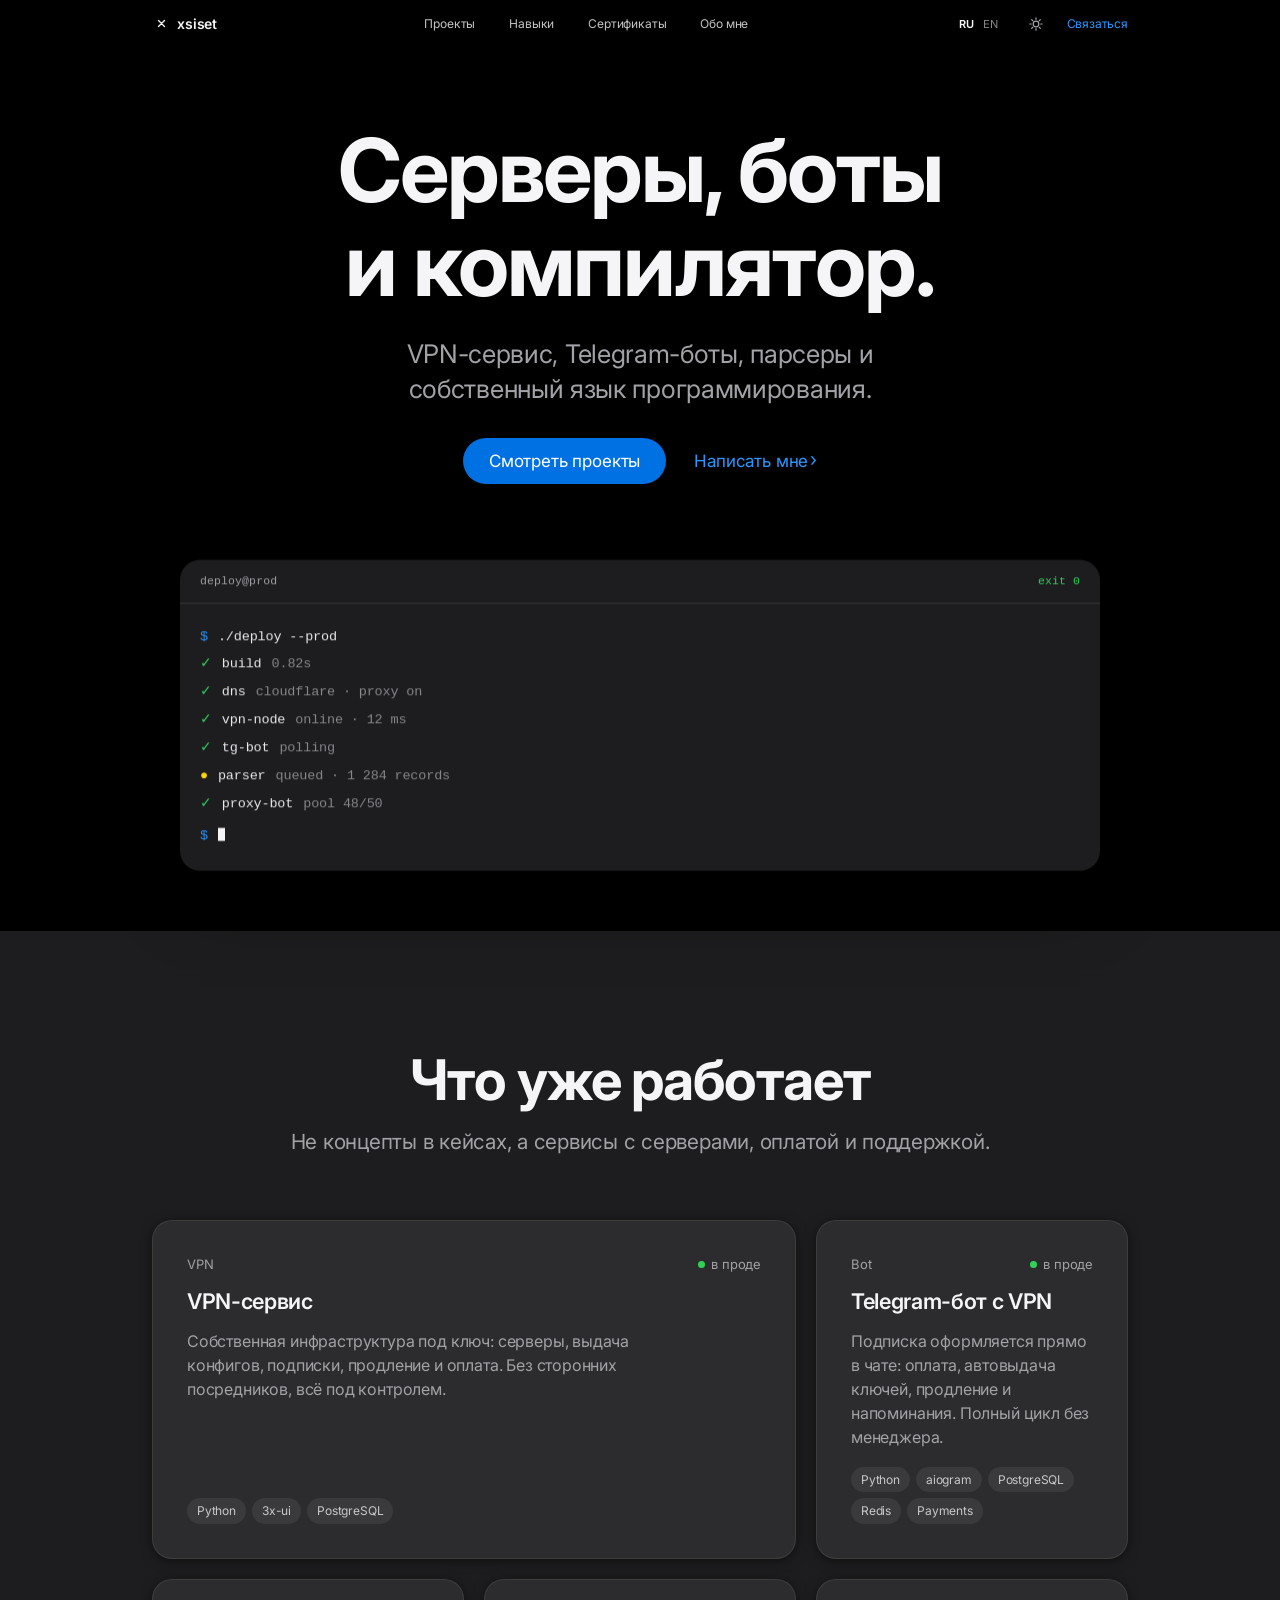
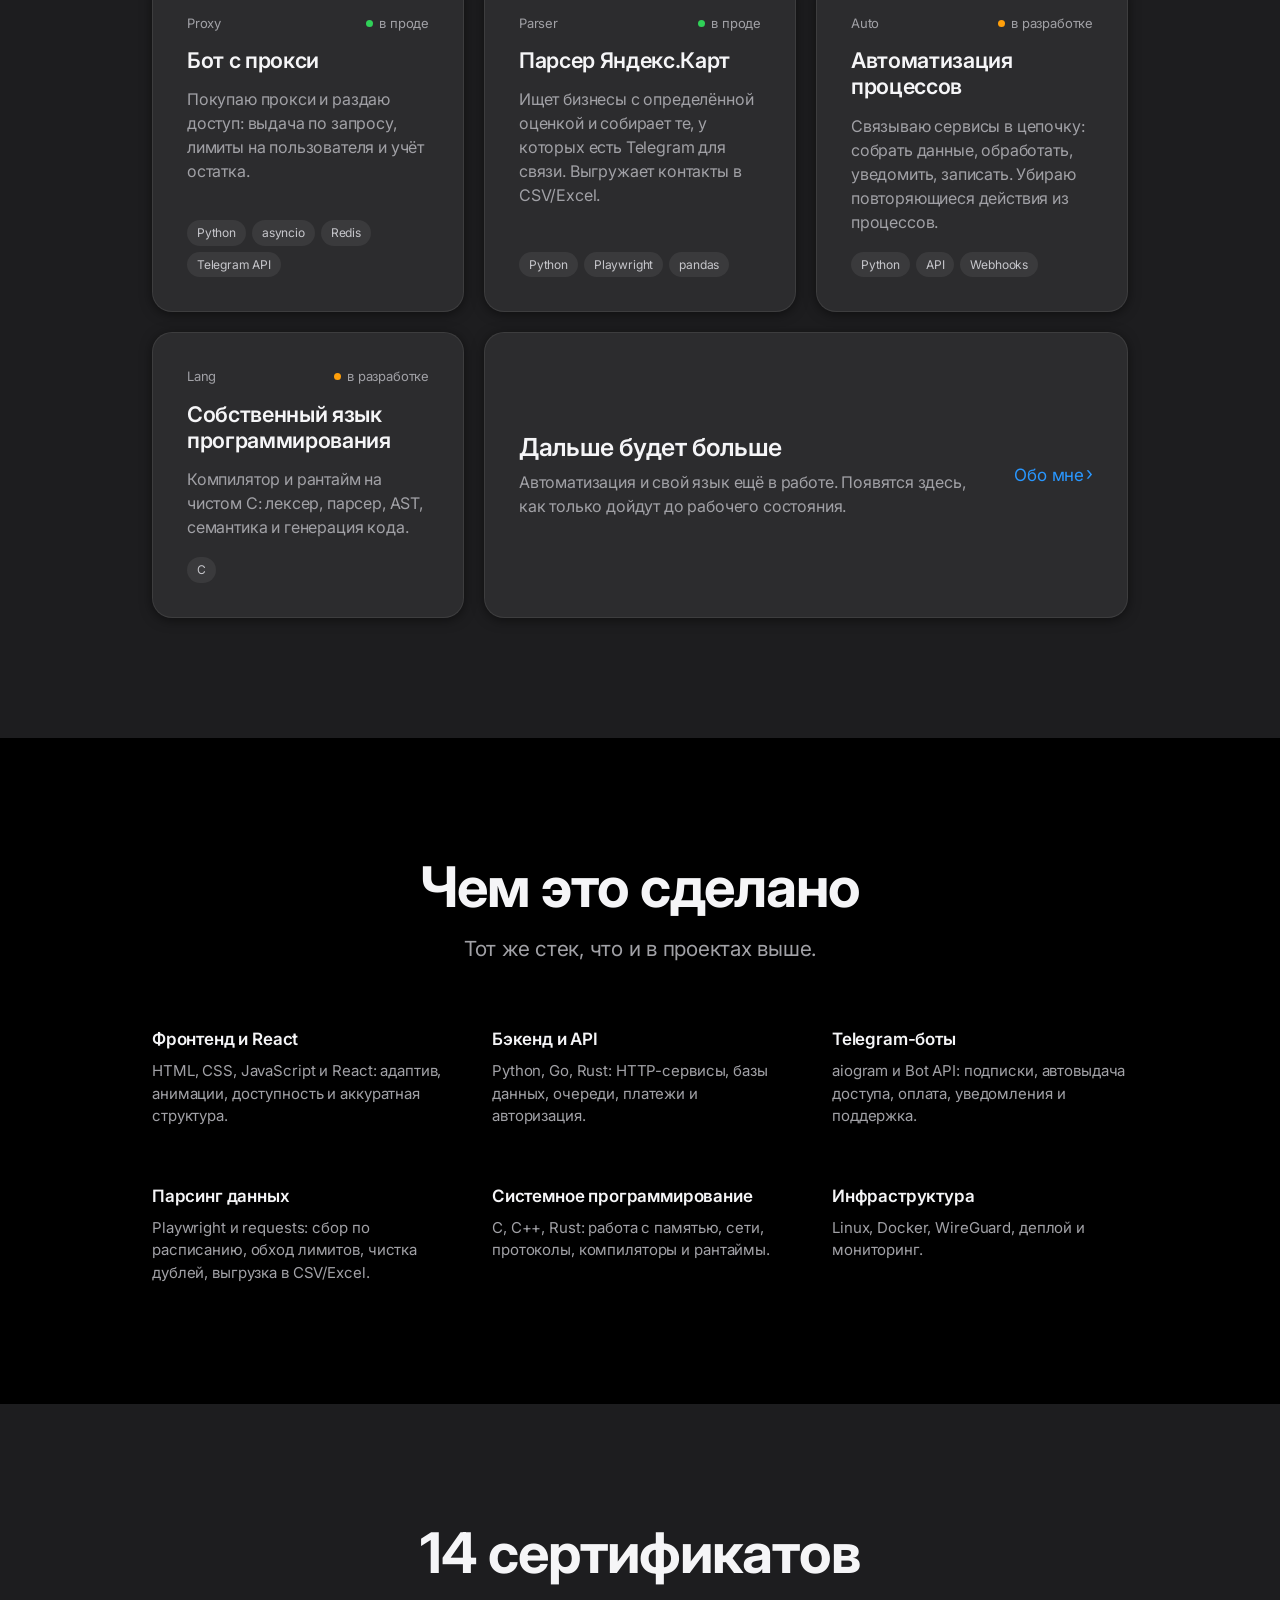
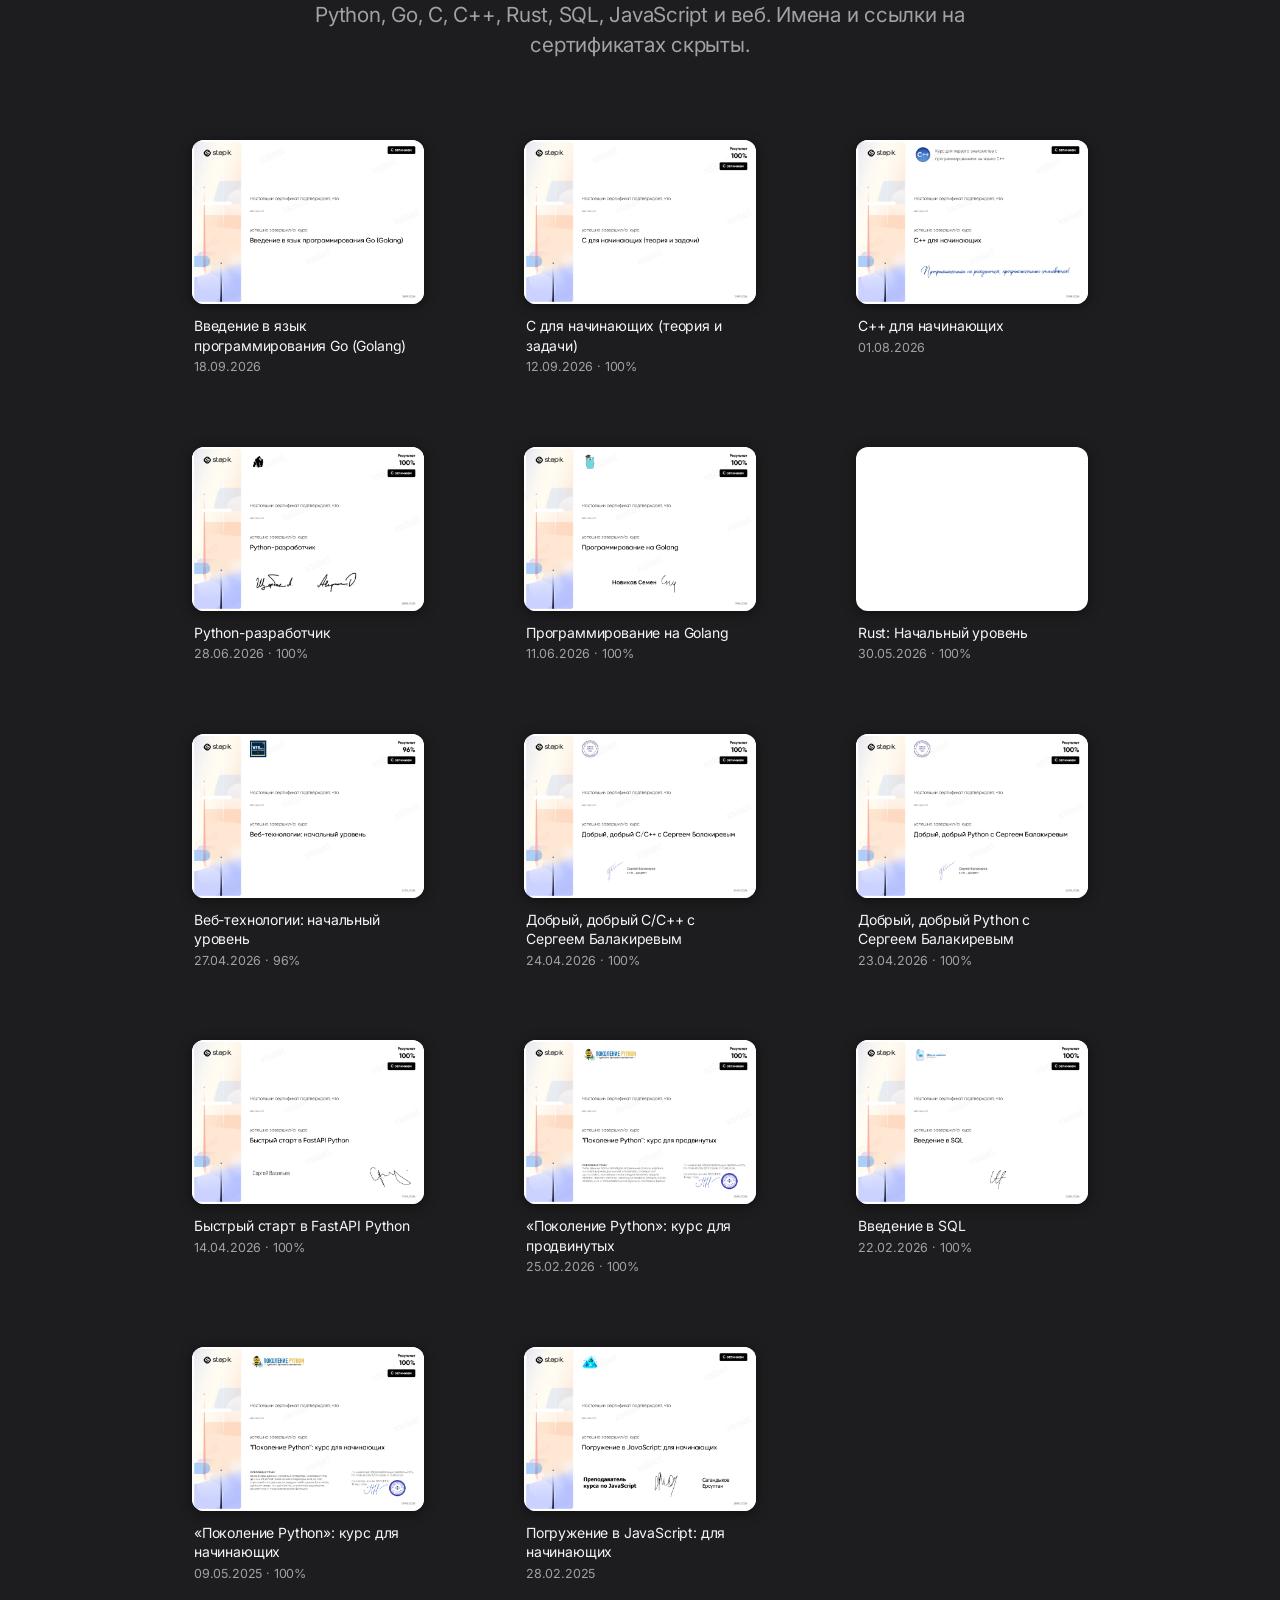
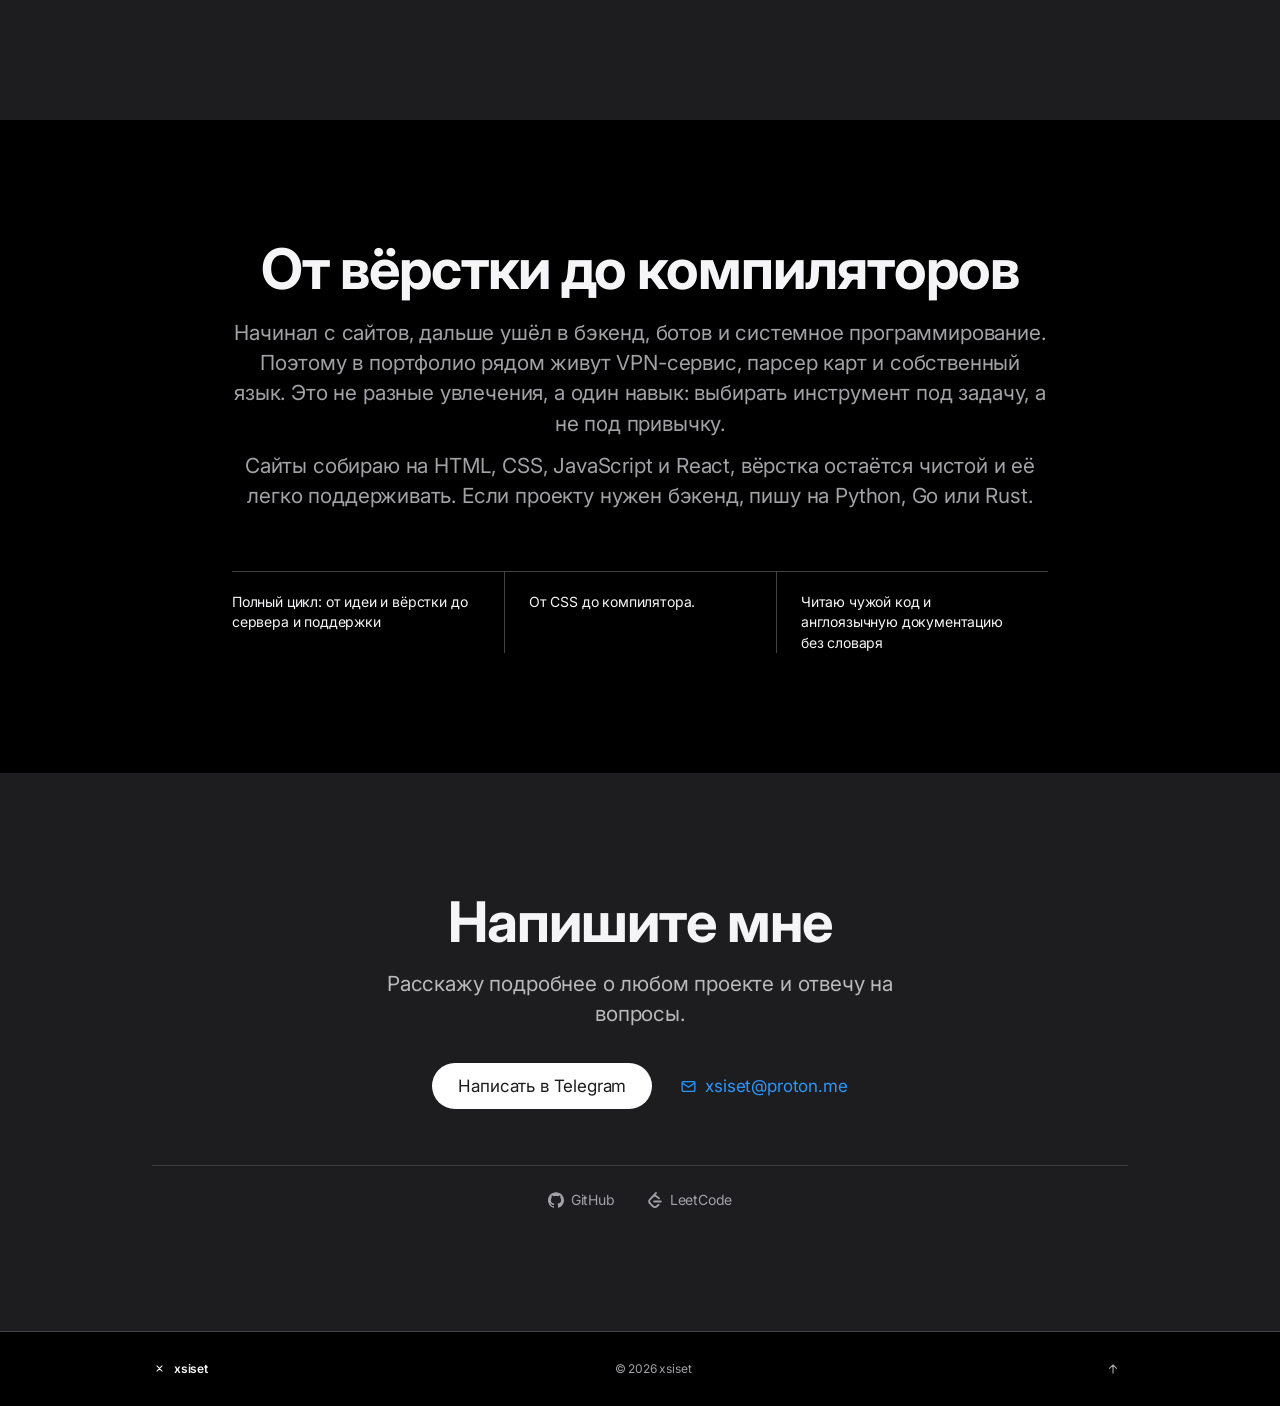
==== commit 53fd7d20: "Make the dark theme the default and add a light toggle Rebuild the palette on Apple dark surfaces (#" ====
--- a/index.html
+++ b/index.html
@@ -5,7 +5,7 @@
 <meta name="viewport" content="width=device-width, initial-scale=1" />
 <title>xsiset · портфолио разработчика</title>
 <meta name="description" content="Проекты и навыки разработчика: VPN-сервис, Telegram-боты, парсеры, автоматизация и собственный язык программирования. Python, Go, Rust, C, C++, JavaScript, React." />
-<meta name="theme-color" content="#ffffff" />
+<meta name="theme-color" content="#000000" />
 
 <meta property="og:type" content="website" />
 <meta property="og:site_name" content="xsiset" />
@@ -31,8 +31,8 @@
 <link rel="preconnect" href="https://fonts.gstatic.com" crossorigin />
 <link rel="stylesheet" href="https://fonts.googleapis.com/css2?family=Inter:wght@400;500;600;700&display=swap" />
 
-<script>document.documentElement.className += ' js';setTimeout(function(){if(!document.documentElement.classList.contains('js-ready')){document.documentElement.classList.add('js-safe')}},2500);</script>
-<link rel="stylesheet" href="style.css?v=20261030b" />
+<script>try{if(localStorage.getItem('xsiset-theme')==='light')document.documentElement.setAttribute('data-theme','light')}catch(e){}document.documentElement.className += ' js';setTimeout(function(){if(!document.documentElement.classList.contains('js-ready')){document.documentElement.classList.add('js-safe')}},2500);</script>
+<link rel="stylesheet" href="style.css?v=20261030d" />
 </head>
 <body>
 
@@ -62,6 +62,10 @@
         <button type="button" class="lang__btn is-active" data-lang="ru" aria-pressed="true">RU</button>
         <button type="button" class="lang__btn" data-lang="en" aria-pressed="false">EN</button>
       </div>
+      <button type="button" class="theme-btn" id="themeBtn" aria-label="Сменить тему" data-i18n-aria="aria.theme">
+        <svg class="theme-btn__sun" viewBox="0 0 24 24" fill="none" stroke="currentColor" stroke-width="1.8" stroke-linecap="round" aria-hidden="true"><circle cx="12" cy="12" r="4.2"/><path d="M12 2.8v2.2M12 19v2.2M2.8 12H5M19 12h2.2M5.5 5.5l1.6 1.6M16.9 16.9l1.6 1.6M18.5 5.5l-1.6 1.6M7.1 16.9l-1.6 1.6"/></svg>
+        <svg class="theme-btn__moon" viewBox="0 0 24 24" fill="none" stroke="currentColor" stroke-width="1.8" stroke-linecap="round" stroke-linejoin="round" aria-hidden="true"><path d="M20 14.2A8.2 8.2 0 0 1 9.8 4a8.2 8.2 0 1 0 10.2 10.2Z"/></svg>
+      </button>
       <a class="hdr__cta" href="#contact" data-i18n="nav.cta">Связаться</a>
       <button type="button" class="burger" id="burger" aria-label="Меню" data-i18n-aria="aria.menu" aria-expanded="false" aria-controls="nav">
         <span></span><span></span>
@@ -496,6 +500,6 @@
   </button>
 </div>
 
-<script src="script.js?v=20261030b"></script>
+<script src="script.js?v=20261030d"></script>
 </body>
 </html>
--- a/style.css
+++ b/style.css
@@ -1,21 +1,45 @@
 /* =========================================================
    xsiset: портфолио разработчика
-   Язык apple.com: светлая страница, один синий акцент,
-   типографика и воздух вместо декора, тёмный раздел один раз.
+   Язык apple.com: тёмная страница по умолчанию, один синий
+   акцент, типографика и воздух вместо декора.
+   Светлая тема — переключатель в шапке (html[data-theme="light"]).
    ========================================================= */
 
 :root{
-  --white:      #ffffff;
-  --gray:       #f5f5f7;
-  --ink:        #1d1d1f;
-  --muted:      #6e6e73;
-  --muted-2:    #86868b;
-  --rule:       #d2d2d7;
-  --blue:       #0071e3;
-  --blue-hover: #0077ed;
-  --blue-text:  #0066cc;
-  --blue-dark:  #2997ff;
-  --green:      #34c759;
+  color-scheme: dark;
+
+  --bg:             #000000;
+  --surface:        #1d1d1f;   /* чередующиеся секции */
+  --card:           #2c2c2e;
+  --chip:           #3a3a3c;
+  --chip-ink:       #c7c7cc;
+  --ink:            #f5f5f7;
+  --muted:          #a1a1a6;
+  --muted-2:        #86868b;
+  --rule:           #424245;
+  --card-line:      rgba(255,255,255,.08);
+  --nav-bg:         rgba(0,0,0,.72);
+  --nav-solid:      rgba(0,0,0,.94);
+  --nav-line:       rgba(255,255,255,.14);
+  --hover:          rgba(255,255,255,.08);
+  --shadow:         0 2px 12px rgba(0,0,0,.5);
+  --shadow-hover:   0 18px 40px rgba(0,0,0,.65);
+  --footer-bg:      #000000;
+  --term-bg:        #1d1d1f;
+  --term-line:      rgba(255,255,255,.12);
+
+  --blue:           #0071e3;
+  --blue-hover:     #0077ed;
+  --blue-text:      #2997ff;
+  --blue-text-hover:#6bb6ff;
+  --focus:          #2997ff;
+  --green:          #30d158;
+  --orange:         #ff9f0a;
+
+  /* фиксированные цвета: не переворачиваются вместе с темой */
+  --white:          #ffffff;
+  --contact-bg:     #1d1d1f;
+  --contact-ink:    #f5f5f7;
 
   --radius:     20px;
   --wrap:       1020px;
@@ -25,6 +49,35 @@
   --mono: ui-monospace, "SF Mono", "Cascadia Code", Consolas, monospace;
 
   --ease: cubic-bezier(.28,.11,.32,1);
+}
+
+html[data-theme="light"]{
+  color-scheme: light;
+
+  --bg:             #ffffff;
+  --surface:        #f5f5f7;
+  --card:           #ffffff;
+  --chip:           #f5f5f7;
+  --chip-ink:       #6e6e73;
+  --ink:            #1d1d1f;
+  --muted:          #6e6e73;
+  --muted-2:        #86868b;
+  --rule:           #d2d2d7;
+  --card-line:      transparent;
+  --nav-bg:         rgba(255,255,255,.72);
+  --nav-solid:      rgba(255,255,255,.94);
+  --nav-line:       rgba(0,0,0,.08);
+  --hover:          rgba(0,0,0,.05);
+  --shadow:         0 2px 12px rgba(0,0,0,.04);
+  --shadow-hover:   0 18px 40px rgba(0,0,0,.09);
+  --footer-bg:      #f5f5f7;
+  --term-bg:        #1d1d1f;
+  --term-line:      rgba(255,255,255,.12);
+
+  --blue-text:      #0066cc;
+  --blue-text-hover:#0077ed;
+  --focus:          #0071e3;
+  --green:          #34c759;
 }
 
 *,*::before,*::after{ box-sizing:border-box; }
@@ -37,7 +90,7 @@
 
 body{
   margin:0;
-  background:var(--white);
+  background:var(--bg);
   color:var(--ink);
   font-family:var(--font);
   font-size:17px;
@@ -54,10 +107,10 @@
 ol,ul{ list-style:none; padding:0; }
 button{ font:inherit; color:inherit; background:none; border:0; cursor:pointer; }
 
-::selection{ background:rgba(0,113,227,.18); }
+::selection{ background:rgba(41,151,255,.35); }
 
 :focus-visible{
-  outline:2px solid var(--blue);
+  outline:2px solid var(--focus);
   outline-offset:3px;
   border-radius:4px;
 }
@@ -89,7 +142,7 @@
   padding:10px 16px;
   border-radius:8px;
   background:var(--ink);
-  color:var(--white);
+  color:var(--bg);
   font-size:14px;
   font-weight:500;
   transform:translateY(-160%);
@@ -103,14 +156,15 @@
   align-items:center;
   gap:2px;
   font-size:17px;
+  white-space:nowrap;
   color:var(--blue-text);
   transition:color .2s ease;
 }
 .link-cta::after{ content:"›"; font-size:1.1em; line-height:1; transform:translateY(-.04em); }
-.link-cta:hover{ color:var(--blue-hover); text-decoration:underline; text-underline-offset:3px; }
-
-.link-cta--dark{ color:var(--blue-dark); }
-.link-cta--dark:hover{ color:#6bb6ff; }
+.link-cta:hover{ color:var(--blue-text-hover); text-decoration:underline; text-underline-offset:3px; }
+
+.link-cta--dark{ color:var(--blue-text); }
+.link-cta--dark:hover{ color:var(--blue-text-hover); }
 
 /* ------------------------- кнопки ------------------------- */
 
@@ -136,9 +190,10 @@
 .btn--primary:hover{ background:var(--blue-hover); }
 .btn--primary:active{ transform:scale(.98); }
 
+/* кнопка на тёмной секции: белая и в обеих темах */
 .btn--light{
   background:var(--white);
-  color:var(--ink);
+  color:#1d1d1f;
 }
 .btn--light:hover{ background:#f5f5f7; }
 .btn--light:active{ transform:scale(.98); }
@@ -156,10 +211,10 @@
   transition:background-color .3s ease, border-color .3s ease, backdrop-filter .3s ease;
 }
 .hdr.is-scrolled{
-  background:rgba(255,255,255,.72);
+  background:var(--nav-bg);
   backdrop-filter:saturate(180%) blur(20px);
   -webkit-backdrop-filter:saturate(180%) blur(20px);
-  border-bottom-color:rgba(0,0,0,.08);
+  border-bottom-color:var(--nav-line);
 }
 
 .hdr__in{
@@ -227,7 +282,22 @@
   color:var(--blue-text);
   transition:color .15s ease;
 }
-.hdr__cta:hover{ color:var(--blue-hover); }
+.hdr__cta:hover{ color:var(--blue-text-hover); }
+
+.theme-btn{
+  width:30px; height:30px;
+  margin-right:-4px;
+  display:grid;
+  place-items:center;
+  border-radius:50%;
+  color:var(--muted);
+  transition:color .2s ease, background-color .2s ease;
+}
+.theme-btn:hover{ color:var(--ink); background:var(--hover); }
+.theme-btn svg{ width:16px; height:16px; }
+.theme-btn .theme-btn__moon{ display:none; }
+html[data-theme="light"] .theme-btn .theme-btn__moon{ display:block; }
+html[data-theme="light"] .theme-btn .theme-btn__sun{ display:none; }
 
 .burger{
   display:none;
@@ -302,8 +372,8 @@
 }
 .hero__visual .term{
   box-shadow:
-    0 2px 6px rgba(0,0,0,.06),
-    0 30px 60px -18px rgba(0,0,0,.28);
+    0 2px 6px rgba(0,0,0,.35),
+    0 34px 70px -20px rgba(0,0,0,.9);
 }
 .hero__visual .term{ animation:float 9s ease-in-out infinite; }
 @keyframes float{
@@ -315,7 +385,7 @@
 .term{
   border-radius:var(--radius);
   overflow:hidden;
-  background:var(--ink);
+  background:var(--term-bg);
   color:#f5f5f7;
   font-family:var(--mono);
   font-size:13.5px;
@@ -328,7 +398,7 @@
   justify-content:space-between;
   gap:12px;
   padding:12px 20px;
-  border-bottom:1px solid rgba(255,255,255,.1);
+  border-bottom:1px solid var(--term-line);
   color:var(--muted-2);
   font-size:11.5px;
   letter-spacing:.01em;
@@ -347,7 +417,7 @@
   flex-wrap:wrap;
   color:#e8e8ed;
 }
-.c-p{ color:var(--blue-dark); }
+.c-p{ color:var(--blue-text); }
 .c-ok{ color:var(--green); }
 .c-warn{ color:#ffd60a; }
 .c-mut{ color:var(--muted-2); }
@@ -367,10 +437,10 @@
 .sec{
   padding:120px 0;
 }
-.sec--gray{ background:var(--gray); }
+.sec--gray{ background:var(--surface); }
 .sec--dark{
-  background:var(--ink);
-  color:#f5f5f7;
+  background:var(--contact-bg);
+  color:var(--contact-ink);
 }
 
 .sec__head{
@@ -408,13 +478,15 @@
   gap:14px;
   padding:34px;
   border-radius:var(--radius);
-  background:var(--white);
-  box-shadow:0 2px 12px rgba(0,0,0,.04);
-  transition:transform .4s var(--ease), box-shadow .4s var(--ease);
+  background:var(--card);
+  border:1px solid var(--card-line);
+  box-shadow:var(--shadow);
+  transition:transform .4s var(--ease), box-shadow .4s var(--ease), border-color .4s var(--ease);
 }
 .card:hover{
   transform:translateY(-4px);
-  box-shadow:0 18px 40px rgba(0,0,0,.09);
+  box-shadow:var(--shadow-hover);
+  border-color:var(--nav-line);
 }
 
 .card--wide{ grid-column:span 2; }
@@ -469,10 +541,10 @@
 }
 .tags li{
   font-size:12px;
-  color:var(--muted);
+  color:var(--chip-ink);
   padding:4px 10px;
   border-radius:980px;
-  background:var(--gray);
+  background:var(--chip);
 }
 
 .card--cta{
@@ -481,7 +553,7 @@
   align-items:center;
   justify-content:space-between;
   gap:32px;
-  background:var(--white);
+  background:var(--card);
 }
 .card--cta > div{ max-width:52ch; }
 .card--cta h3{ font-size:1.55rem; margin-bottom:8px; }
@@ -524,14 +596,14 @@
   border-radius:12px;
   overflow:hidden;
   background:var(--white);
-  box-shadow:0 2px 12px rgba(0,0,0,.06);
+  box-shadow:var(--shadow);
   transition:box-shadow .4s var(--ease);
 }
 .cert-card:hover .cert-card__img{
-  box-shadow:0 14px 34px rgba(0,0,0,.13);
+  box-shadow:var(--shadow-hover);
 }
 .cert-card__img:focus-visible{
-  outline:2px solid var(--blue);
+  outline:2px solid var(--focus);
   outline-offset:3px;
 }
 .cert-card__img img{
@@ -660,14 +732,14 @@
   align-items:center;
   gap:8px;
   font-size:17px;
-  color:var(--blue-dark);
+  color:#2997ff;
   transition:color .2s ease;
 }
 .cta__mail:hover{ color:#6bb6ff; text-decoration:underline; text-underline-offset:3px; }
 .cta__mail.is-copied{ color:var(--green); }
 
 .cta__status{
-  color:var(--blue-dark);
+  color:#2997ff;
   font-size:14px;
   line-height:1.5;
 }
@@ -684,7 +756,7 @@
 /* ------------------------- футер ------------------------- */
 
 .ftr{
-  background:var(--gray);
+  background:var(--footer-bg);
   border-top:1px solid var(--rule);
 }
 .ftr__in{
@@ -712,7 +784,7 @@
   color:var(--muted);
   transition:color .2s ease, background-color .2s ease;
 }
-.ftr__up:hover{ color:var(--ink); background:rgba(0,0,0,.05); }
+.ftr__up:hover{ color:var(--ink); background:var(--hover); }
 .ftr__up svg{ width:14px; height:14px; }
 
 /* ------------------------- появление ------------------------- */
@@ -836,10 +908,10 @@
     align-items:flex-start;
     gap:0;
     padding:8px 22px 22px;
-    background:rgba(255,255,255,.94);
+    background:var(--nav-solid);
     backdrop-filter:saturate(180%) blur(20px);
     -webkit-backdrop-filter:saturate(180%) blur(20px);
-    border-bottom:1px solid rgba(0,0,0,.08);
+    border-bottom:1px solid var(--nav-line);
   }
   .nav.is-open{ display:flex; }
   .nav a{
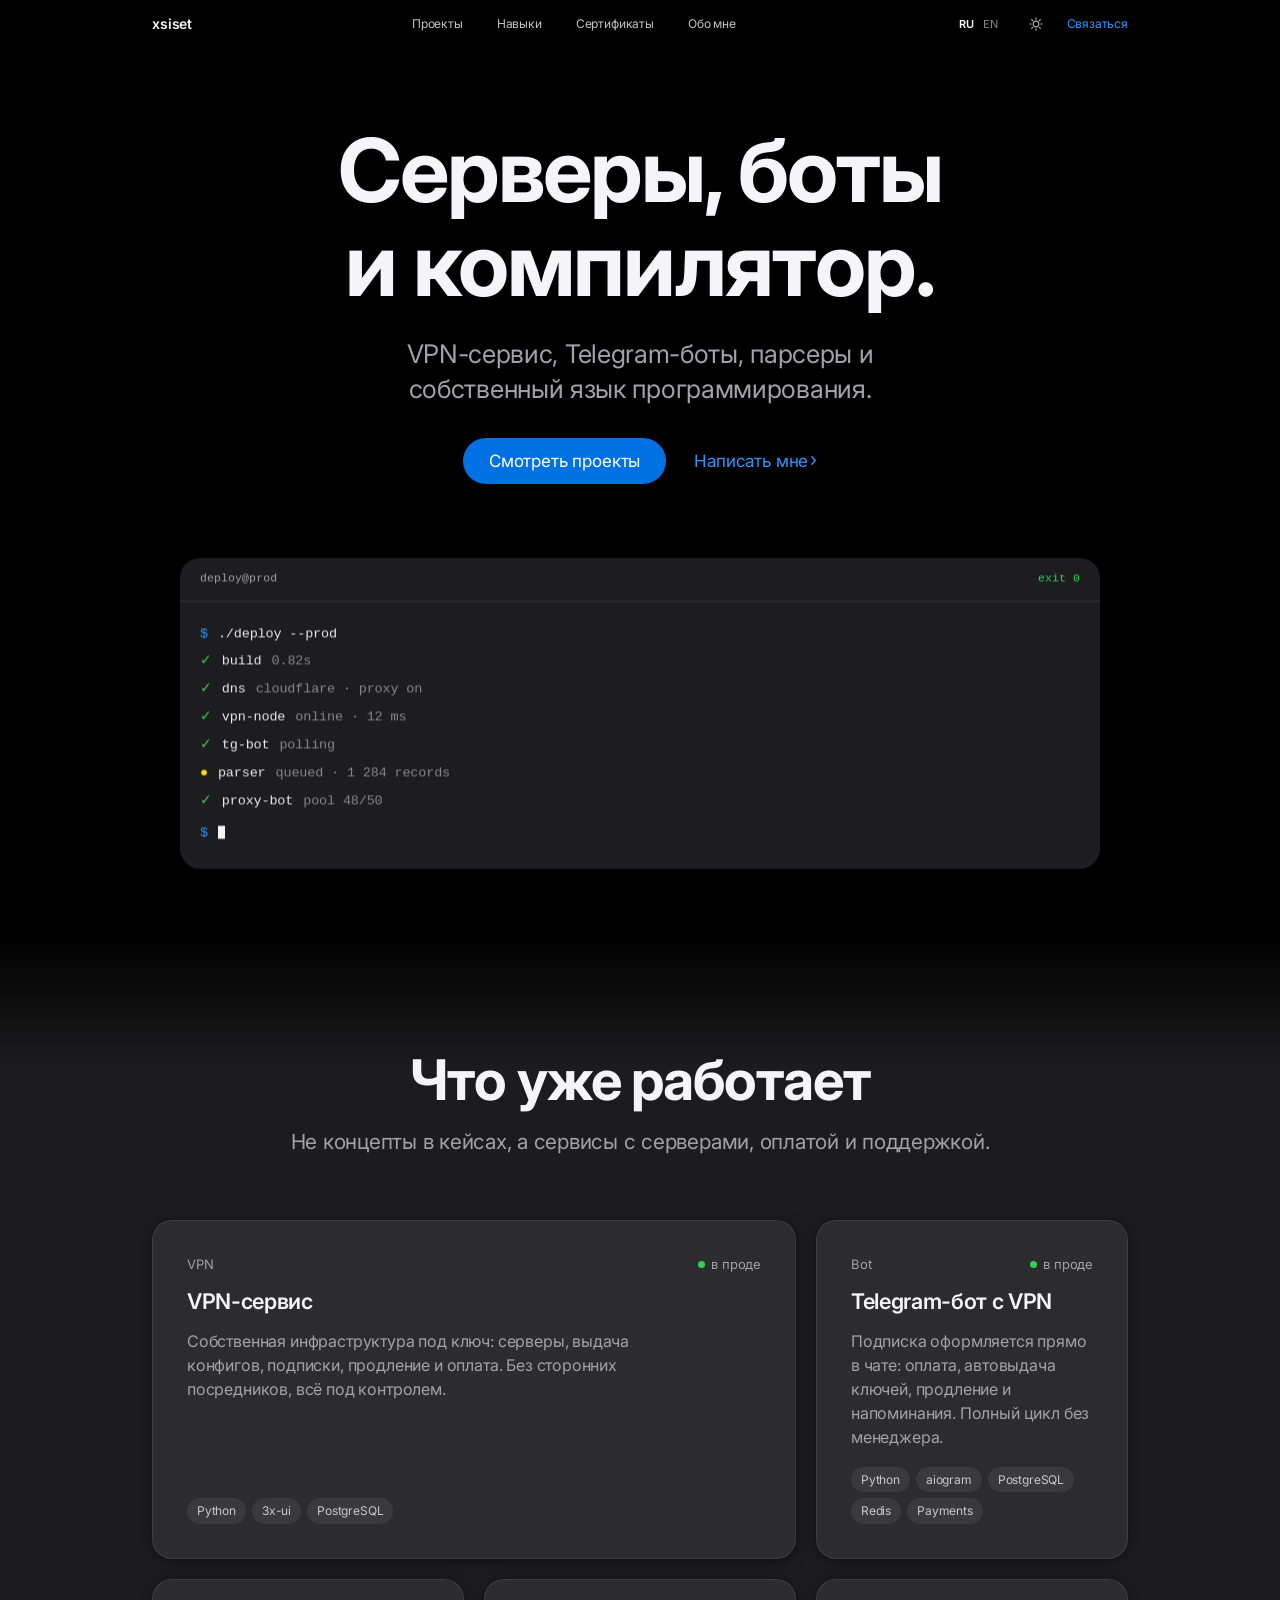
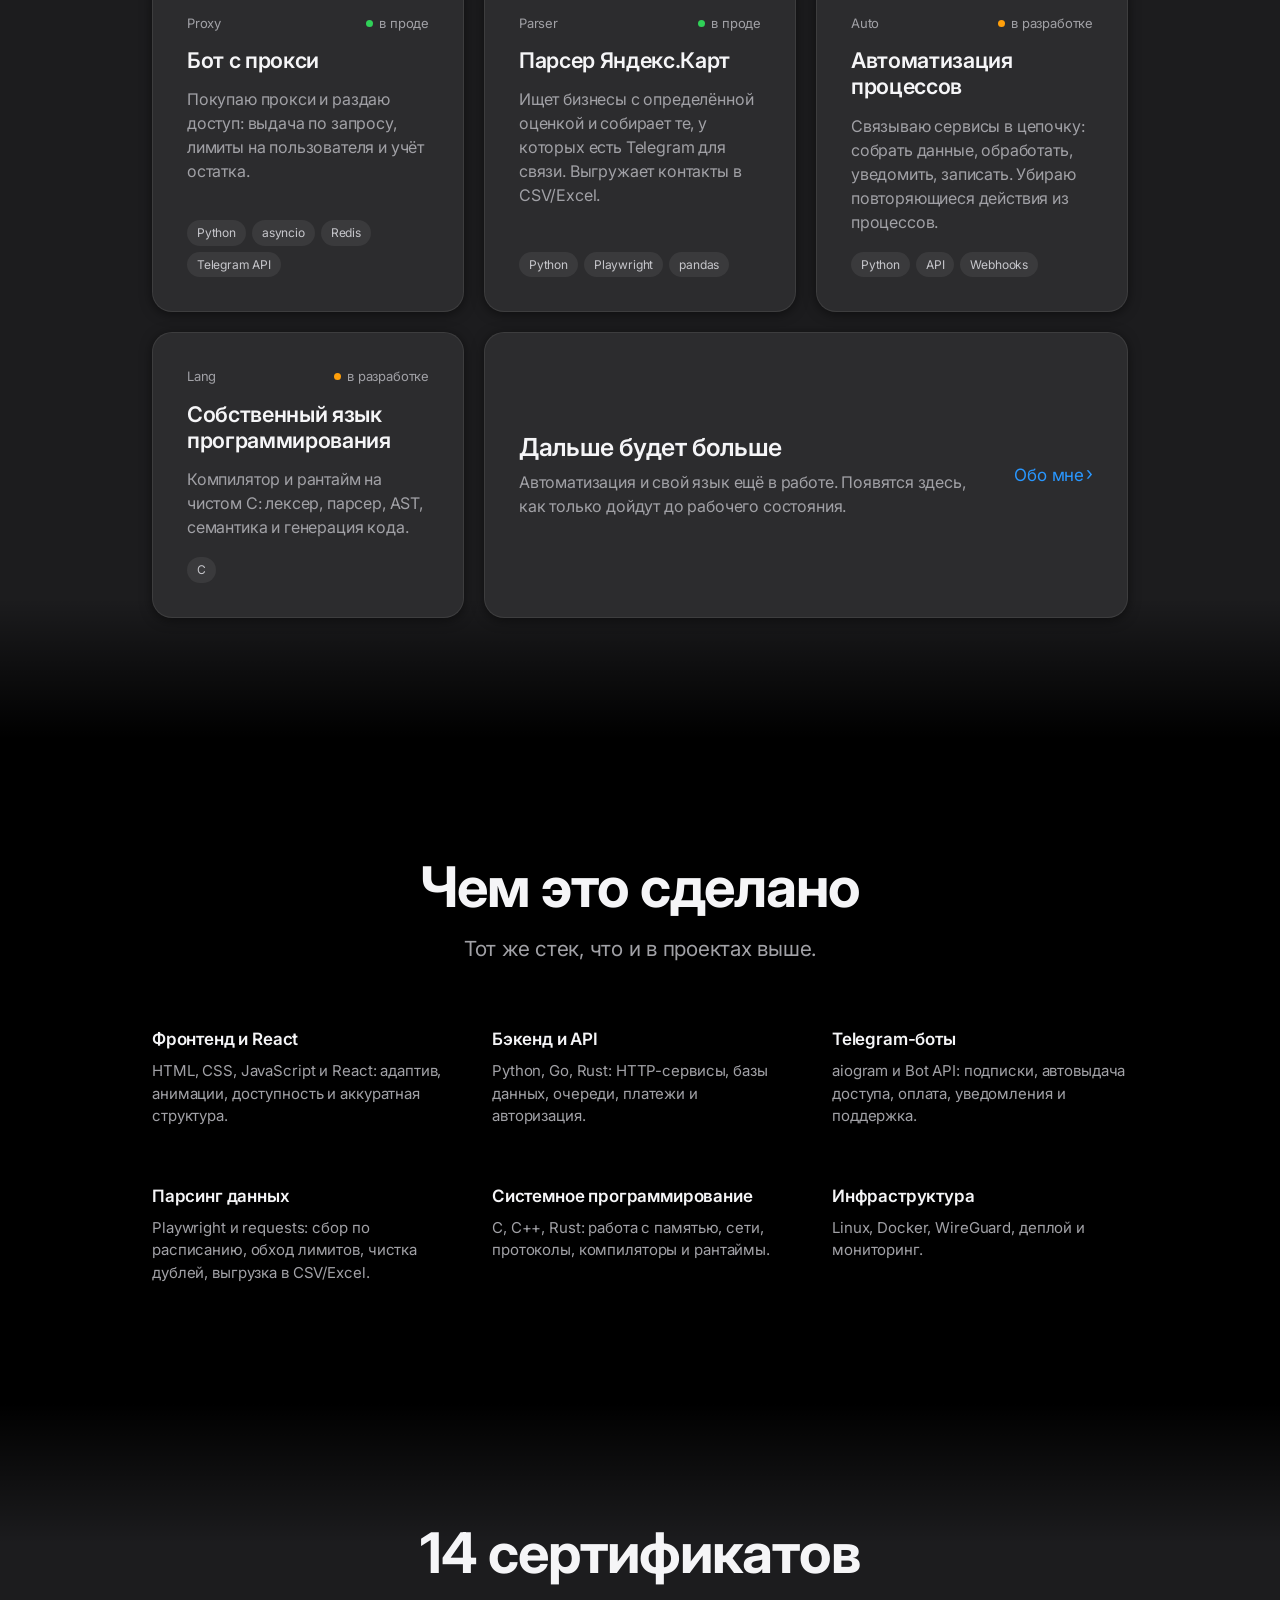
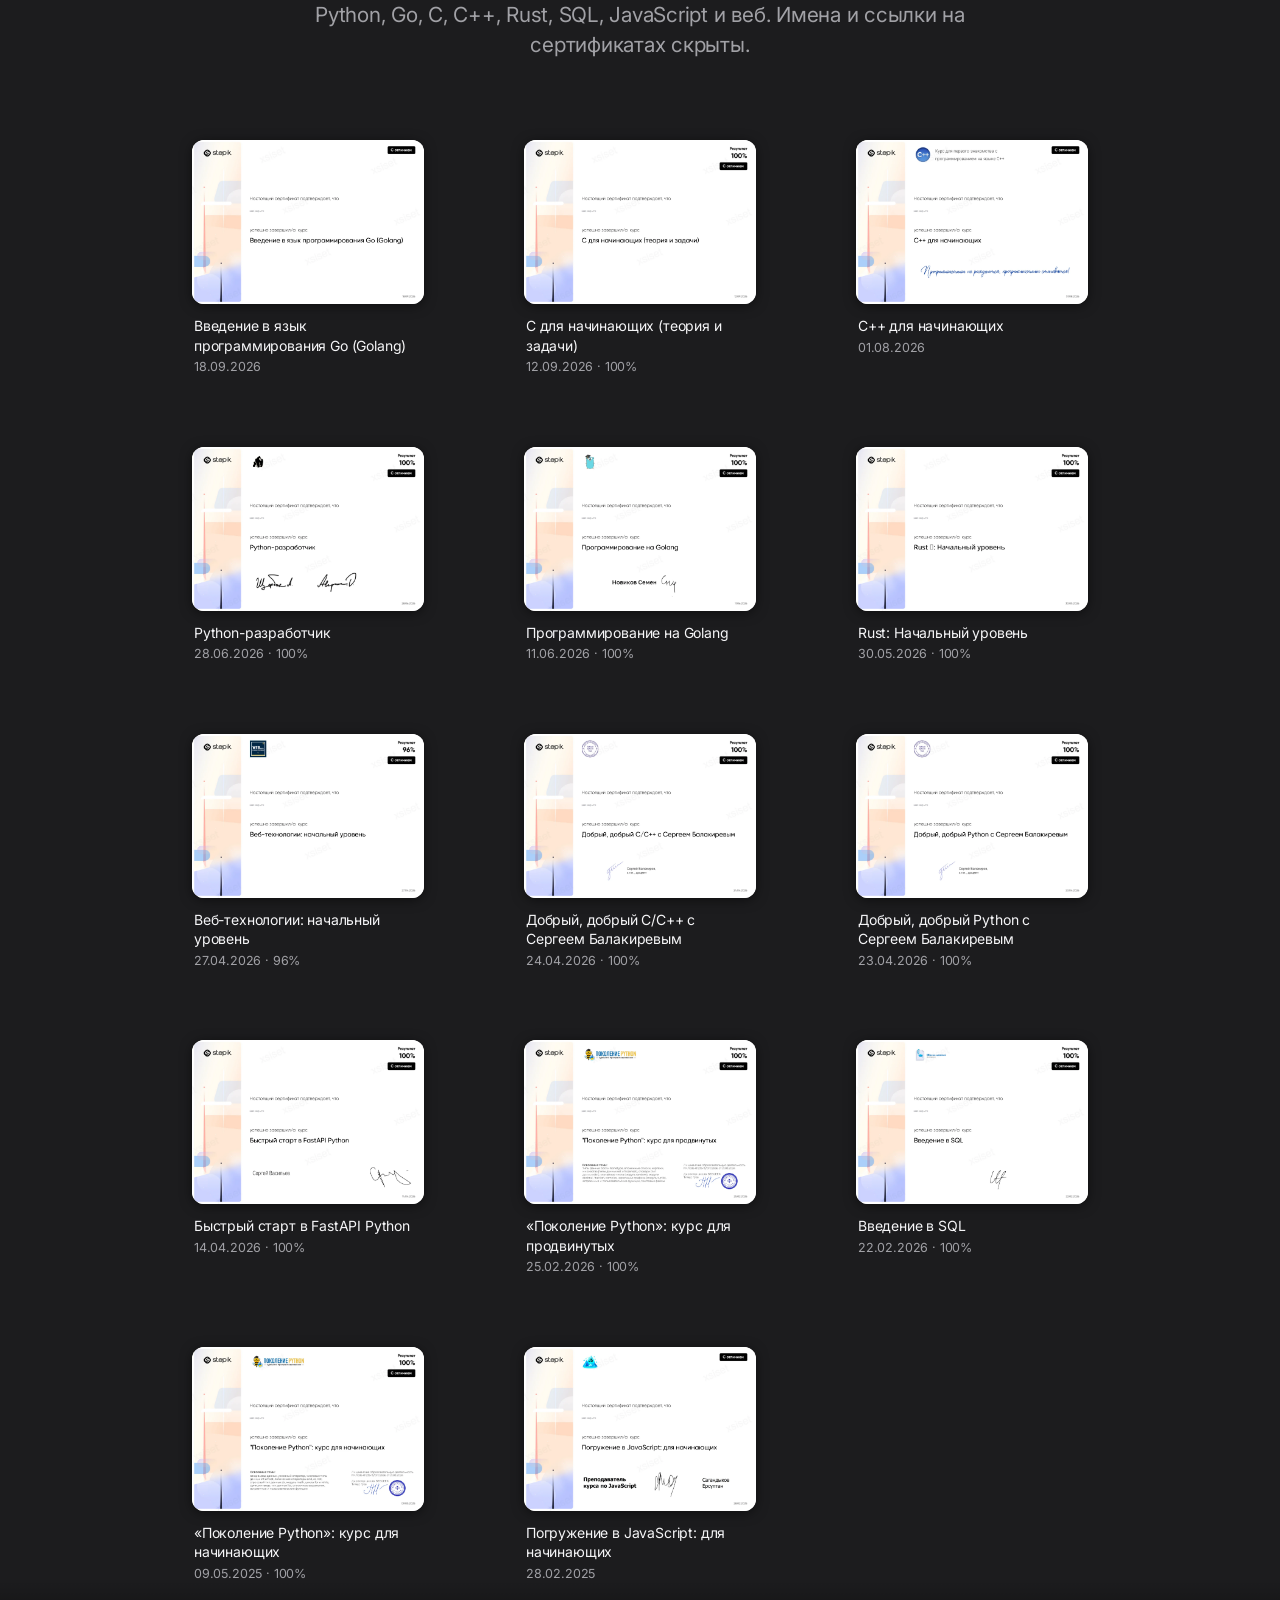
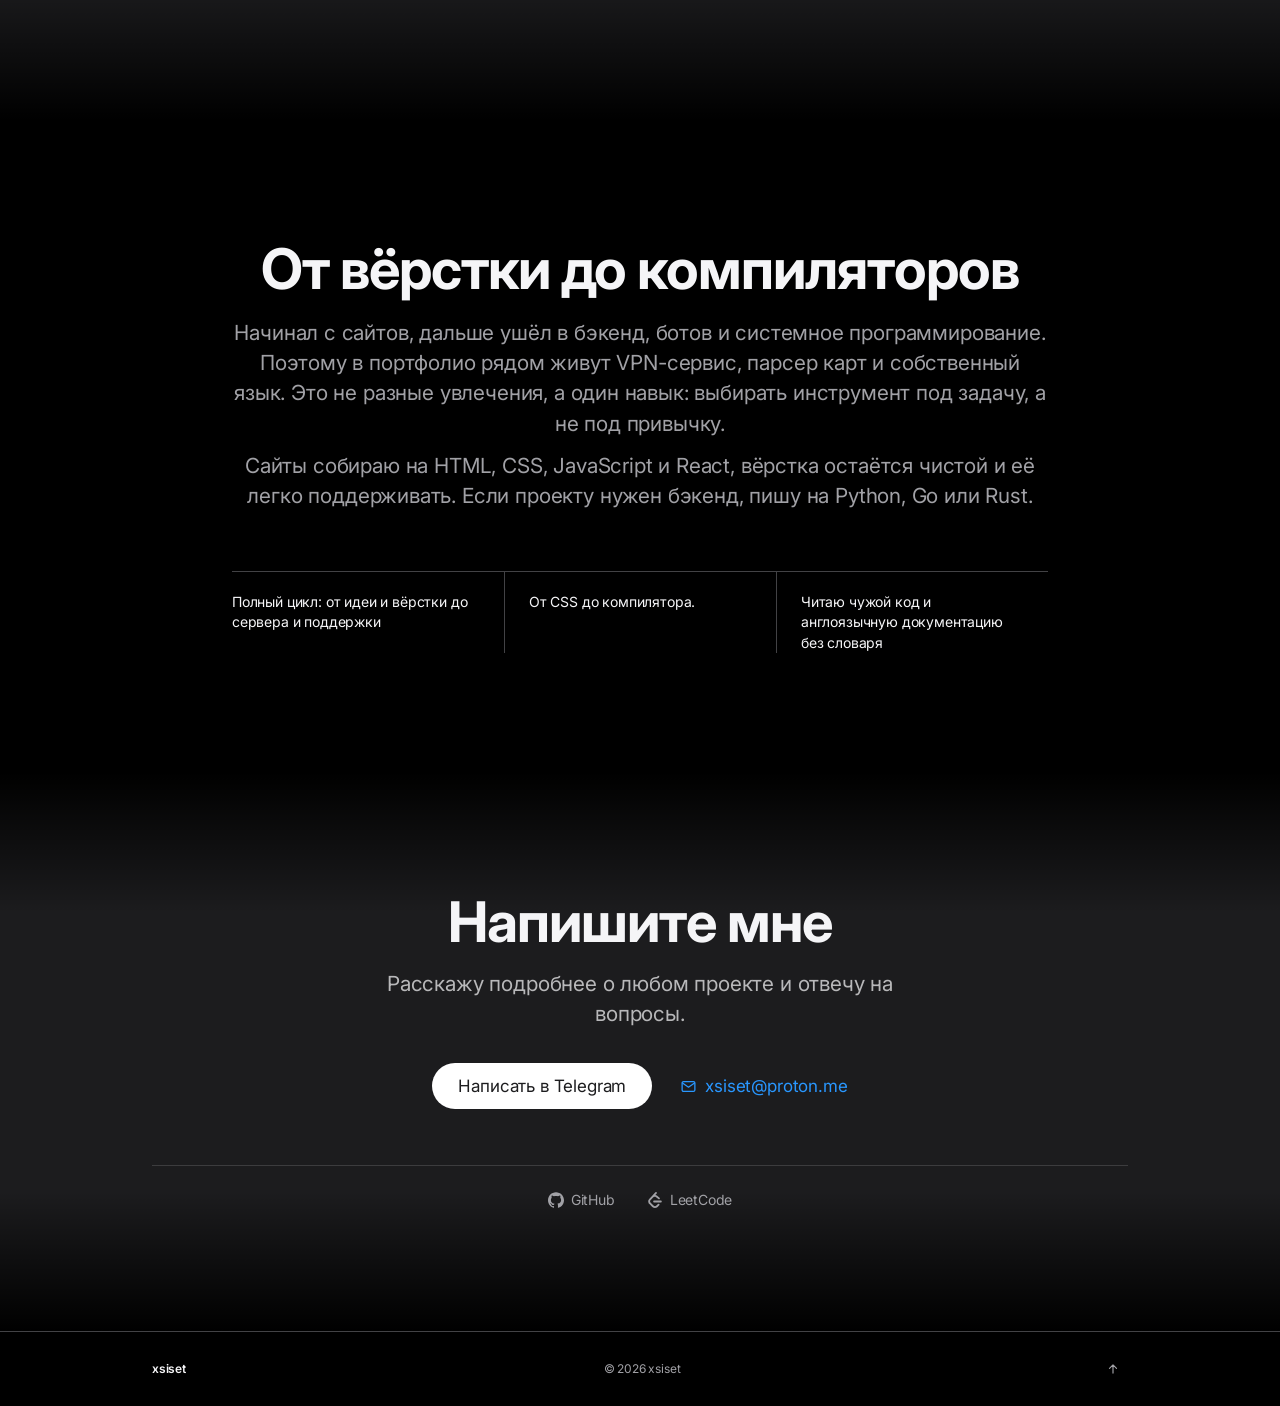
==== commit 0a801a9c: "Drop the X brand mark and smooth the dark section transitions The wordmark now stands alone in heade" ====
--- a/index.html
+++ b/index.html
@@ -32,7 +32,7 @@
 <link rel="stylesheet" href="https://fonts.googleapis.com/css2?family=Inter:wght@400;500;600;700&display=swap" />
 
 <script>try{if(localStorage.getItem('xsiset-theme')==='light')document.documentElement.setAttribute('data-theme','light')}catch(e){}document.documentElement.className += ' js';setTimeout(function(){if(!document.documentElement.classList.contains('js-ready')){document.documentElement.classList.add('js-safe')}},2500);</script>
-<link rel="stylesheet" href="style.css?v=20261030d" />
+<link rel="stylesheet" href="style.css?v=20261030f" />
 </head>
 <body>
 
@@ -42,11 +42,6 @@
 <header class="hdr" id="hdr">
   <div class="wrap hdr__in">
     <a class="brand" href="#top">
-      <span class="brand__mark" aria-hidden="true">
-        <svg viewBox="0 0 24 24" fill="none" stroke="currentColor" stroke-width="2.4" stroke-linecap="round">
-          <path d="M6.5 6.5l11 11M17.5 6.5l-11 11" />
-        </svg>
-      </span>
       <span class="brand__text" data-i18n="brand">xsiset</span>
     </a>
 
@@ -474,11 +469,6 @@
 <footer class="ftr">
   <div class="wrap ftr__in">
     <span class="ftr__brand">
-      <span class="brand__mark" aria-hidden="true">
-        <svg viewBox="0 0 24 24" fill="none" stroke="currentColor" stroke-width="2.4" stroke-linecap="round">
-          <path d="M6.5 6.5l11 11M17.5 6.5l-11 11" />
-        </svg>
-      </span>
       <span data-i18n="brand">xsiset</span>
     </span>
     <span class="ftr__copy" data-i18n="ftr.copy">© 2026 xsiset</span>
@@ -500,6 +490,6 @@
   </button>
 </div>
 
-<script src="script.js?v=20261030d"></script>
+<script src="script.js?v=20261030f"></script>
 </body>
 </html>
--- a/style.css
+++ b/style.css
@@ -9,8 +9,8 @@
   color-scheme: dark;
 
   --bg:             #000000;
-  --surface:        #1d1d1f;   /* чередующиеся секции */
-  --card:           #2c2c2e;
+  --surface:        #1c1c1e;   /* чередующиеся секции: elevated +1 */
+  --card:           #2c2c2e;   /* карточки: elevated +2 */
   --chip:           #3a3a3c;
   --chip-ink:       #c7c7cc;
   --ink:            #f5f5f7;
@@ -38,8 +38,11 @@
 
   /* фиксированные цвета: не переворачиваются вместе с темой */
   --white:          #ffffff;
-  --contact-bg:     #1d1d1f;
+  --contact-bg:     #1c1c1e;
   --contact-ink:    #f5f5f7;
+
+  /* мягкий переход между чёрным фоном и серыми секциями */
+  --band-fade:      140px;
 
   --radius:     20px;
   --wrap:       1020px;
@@ -78,6 +81,8 @@
   --blue-text-hover:#0077ed;
   --focus:          #0071e3;
   --green:          #34c759;
+
+  --band-fade:      0px;
 }
 
 *,*::before,*::after{ box-sizing:border-box; }
@@ -99,6 +104,7 @@
   -webkit-font-smoothing:antialiased;
   -moz-osx-font-smoothing:grayscale;
   overflow-x:hidden;
+  transition:background-color .4s ease, color .4s ease;
 }
 
 img,svg{ display:block; max-width:100%; }
@@ -233,14 +239,6 @@
   letter-spacing:-.01em;
   flex:none;
 }
-.brand__mark{
-  width:18px;
-  height:18px;
-  display:grid;
-  place-items:center;
-  color:var(--ink);
-}
-.brand__mark svg{ width:13px; height:13px; }
 
 .nav{
   display:flex;
@@ -436,11 +434,41 @@
 
 .sec{
   padding:120px 0;
+  transition:background-color .4s ease, color .4s ease;
+}
+.sec--gray,
+.sec--dark{
+  position:relative;
+  isolation:isolate;
 }
 .sec--gray{ background:var(--surface); }
 .sec--dark{
   background:var(--contact-bg);
   color:var(--contact-ink);
+}
+
+/* мягкая растушёвка на стыке чёрного фона и серых секций:
+   плавный градиент в 140px вместо резкой линии */
+.sec--gray::before,
+.sec--gray::after,
+.sec--dark::before,
+.sec--dark::after{
+  content:"";
+  position:absolute;
+  left:0; right:0;
+  height:var(--band-fade);
+  z-index:-1;
+  pointer-events:none;
+}
+.sec--gray::before,
+.sec--dark::before{
+  top:0;
+  background:linear-gradient(to bottom, var(--bg), transparent);
+}
+.sec--gray::after,
+.sec--dark::after{
+  bottom:0;
+  background:linear-gradient(to top, var(--bg), transparent);
 }
 
 .sec__head{
@@ -481,7 +509,7 @@
   background:var(--card);
   border:1px solid var(--card-line);
   box-shadow:var(--shadow);
-  transition:transform .4s var(--ease), box-shadow .4s var(--ease), border-color .4s var(--ease);
+  transition:transform .4s var(--ease), box-shadow .4s var(--ease), border-color .4s var(--ease), background-color .4s ease;
 }
 .card:hover{
   transform:translateY(-4px);
@@ -545,6 +573,7 @@
   padding:4px 10px;
   border-radius:980px;
   background:var(--chip);
+  transition:background-color .4s ease, color .4s ease;
 }
 
 .card--cta{
@@ -758,6 +787,7 @@
 .ftr{
   background:var(--footer-bg);
   border-top:1px solid var(--rule);
+  transition:background-color .4s ease;
 }
 .ftr__in{
   display:flex;
@@ -774,8 +804,6 @@
   font-weight:600;
   color:var(--ink);
 }
-.ftr__brand .brand__mark{ width:15px; height:15px; }
-.ftr__brand .brand__mark svg{ width:11px; height:11px; }
 .ftr__copy{ margin-inline:auto; }
 .ftr__up{
   width:30px; height:30px;
@@ -924,7 +952,9 @@
   }
   .burger{ display:block; }
   .hdr__cta{ display:none; }
-  .hdr__right{ margin-left:auto; }
+  .hdr__right{ margin-left:auto; gap:12px; }
+  .theme-btn{ width:38px; height:38px; }   /* цель под палец, а не 30px */
+  .lang__btn{ padding:11px 5px; }
   .brand__text{ font-size:15px; }
 
   .hero{ padding-top:56px; }
@@ -960,6 +990,46 @@
 
 [tabindex="-1"]:focus{ outline:none; }
 
+@media (prefers-contrast:more){
+  :root{
+    --muted:     #d1d1d6;
+    --muted-2:   #a1a1a6;
+    --rule:      #6e6e73;
+    --chip-ink:  #ffffff;
+    --card-line: rgba(255,255,255,.3);
+  }
+  html[data-theme="light"]{
+    --muted:     #424245;
+    --muted-2:   #3a3a3c;
+    --rule:      #8e8e93;
+    --chip-ink:  #1d1d1f;
+    --card-line: rgba(0,0,0,.18);
+  }
+}
+
+/* матовое стекло — только если пользователь его не отключил */
+@media (prefers-reduced-transparency:reduce){
+  .hdr.is-scrolled,
+  .nav.is-open{
+    background:var(--nav-solid);
+    backdrop-filter:none;
+    -webkit-backdrop-filter:none;
+  }
+  .lightbox{
+    background:rgba(0,0,0,.96);
+    backdrop-filter:none;
+    -webkit-backdrop-filter:none;
+  }
+}
+
+/* браузер без backdrop-filter: та же шапка, но плотная */
+@supports not ((backdrop-filter:blur(1px)) or (-webkit-backdrop-filter:blur(1px))){
+  .hdr.is-scrolled,
+  .nav.is-open{
+    background:var(--nav-solid);
+  }
+}
+
 @media (prefers-reduced-motion:reduce){
   html{ scroll-behavior:auto; }
   *,*::before,*::after{
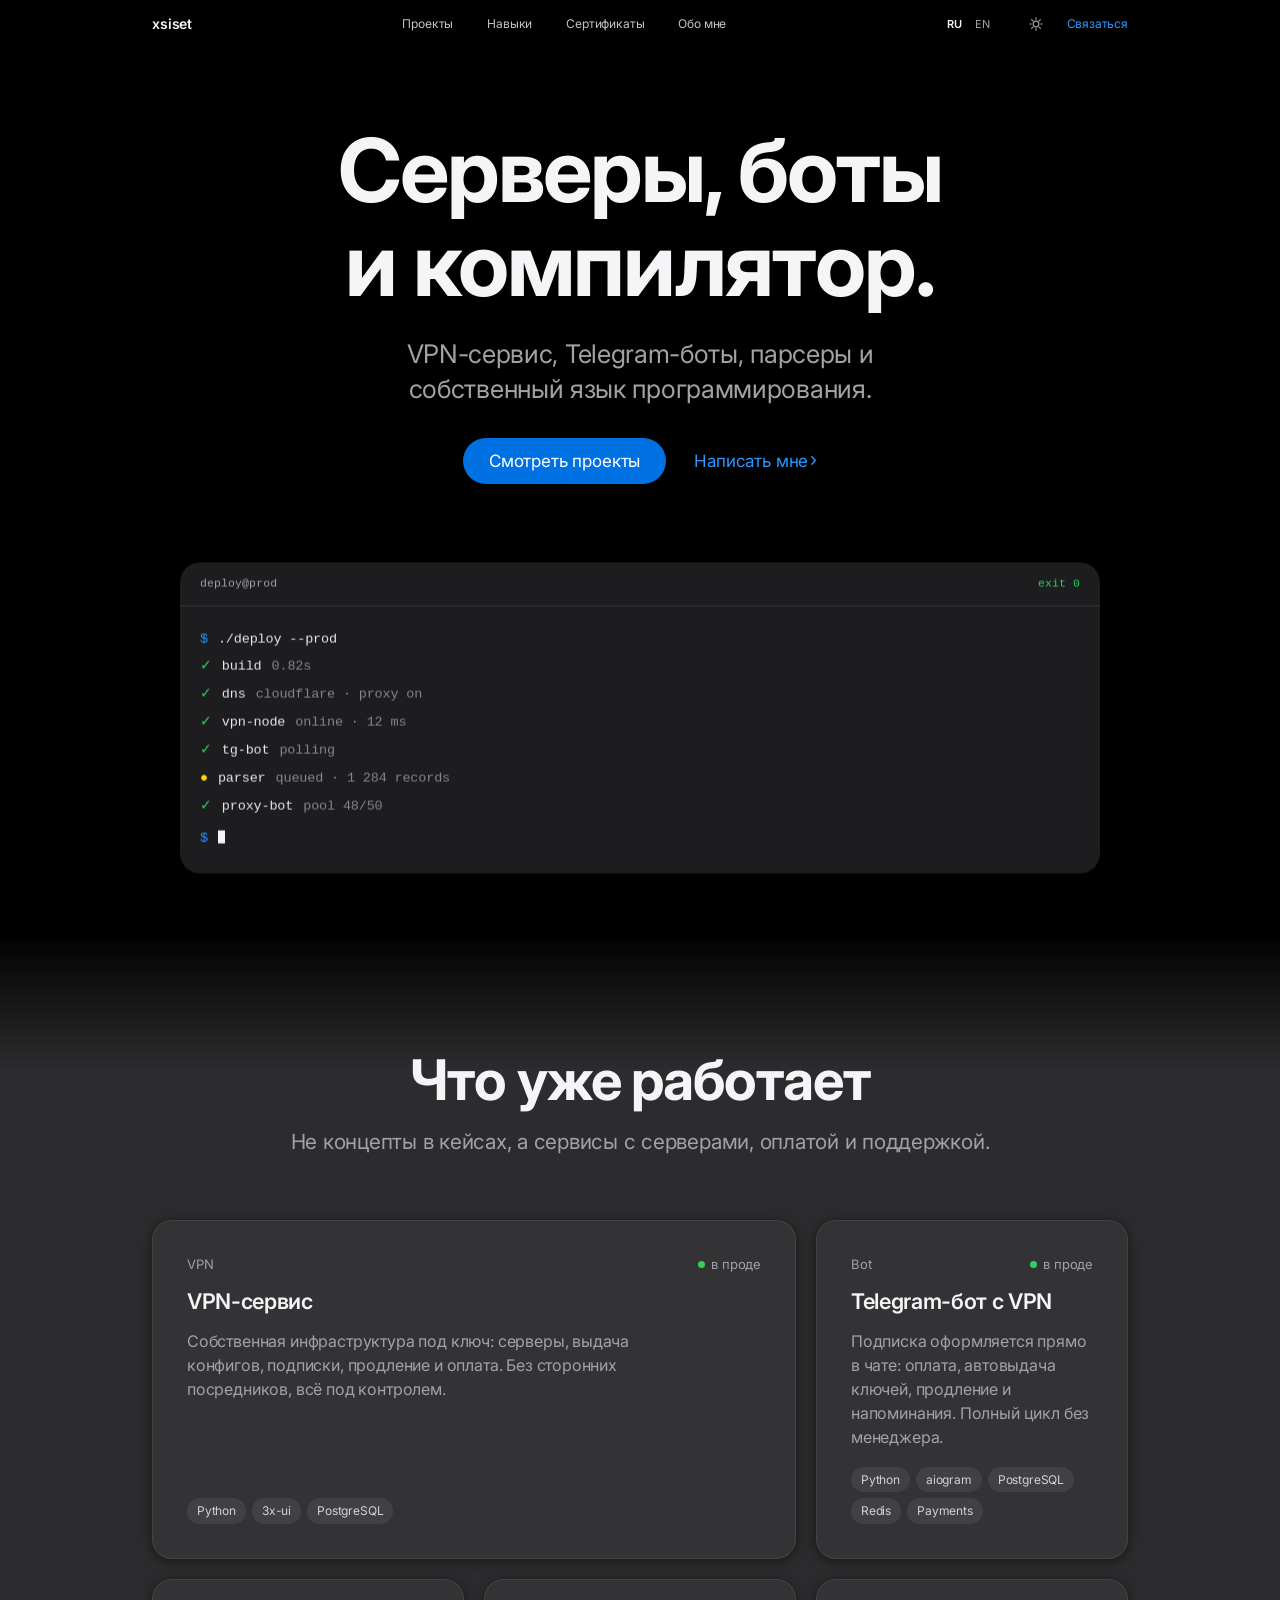
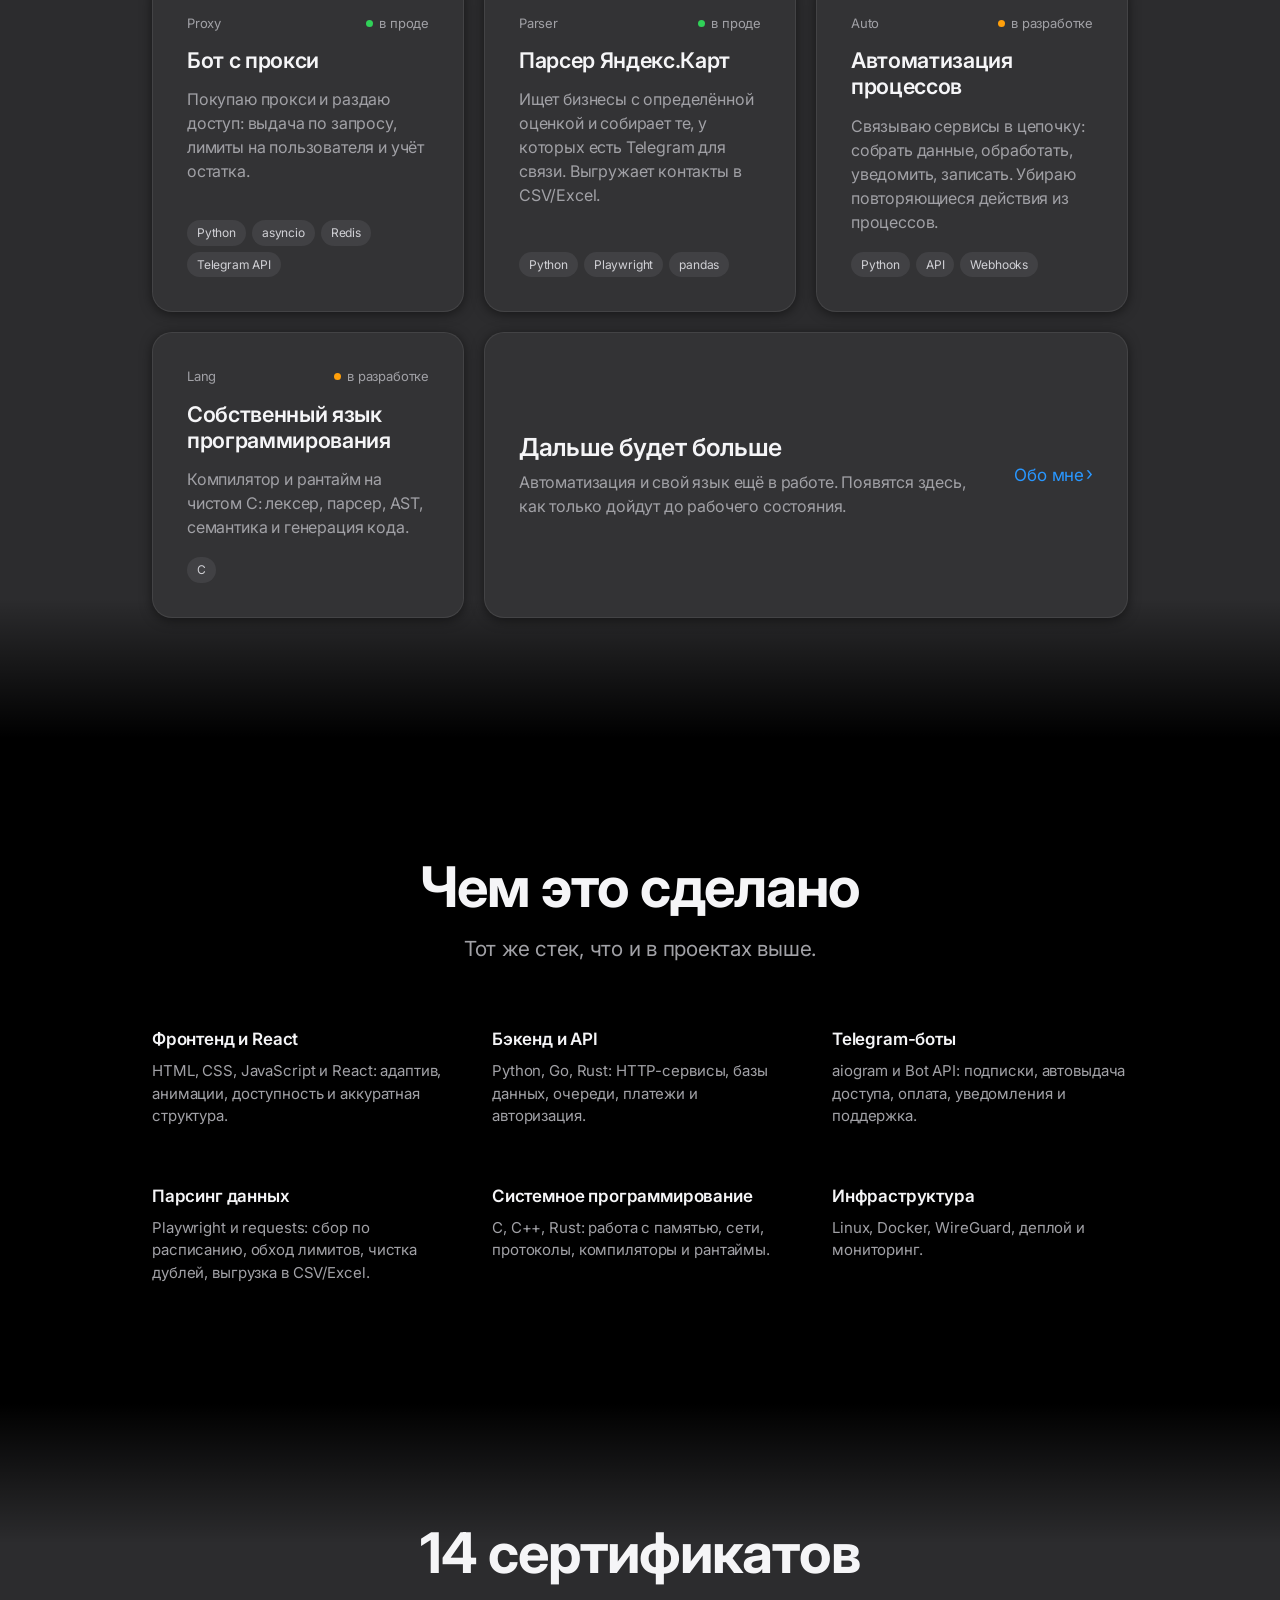
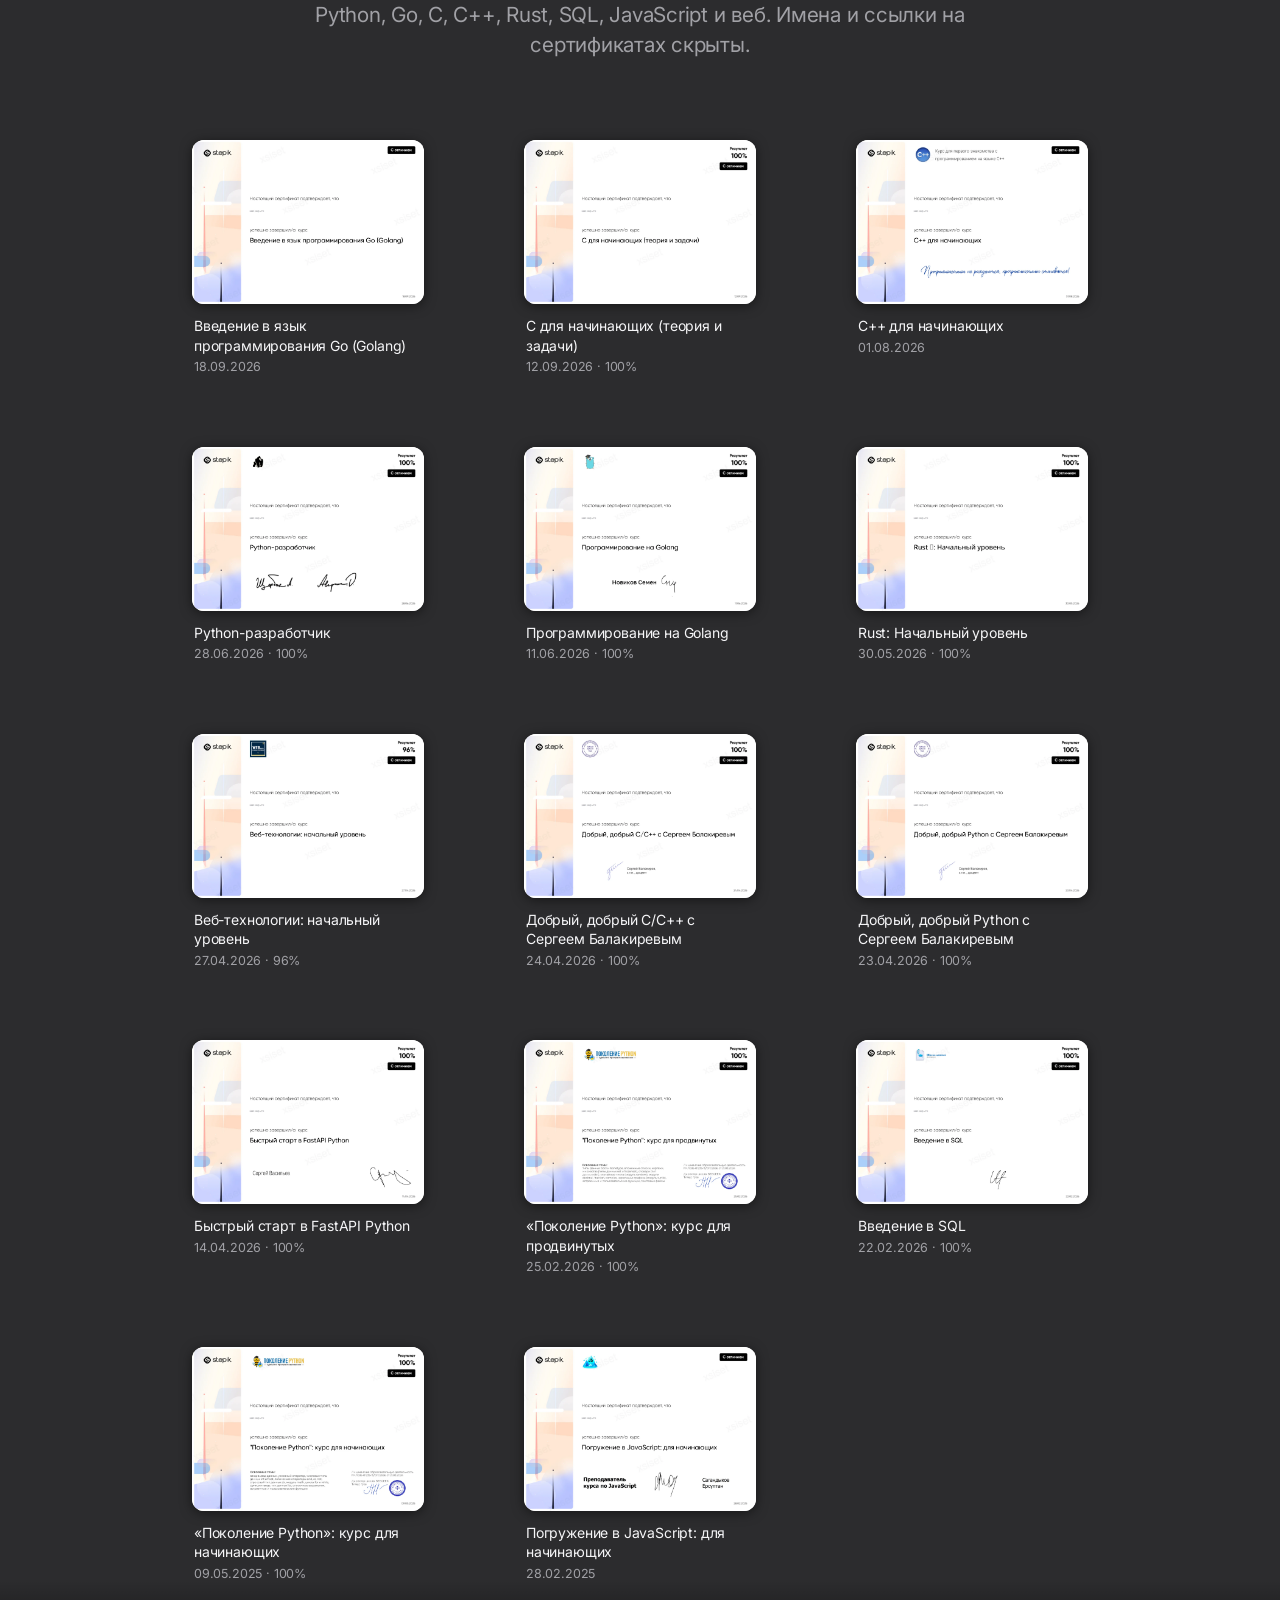
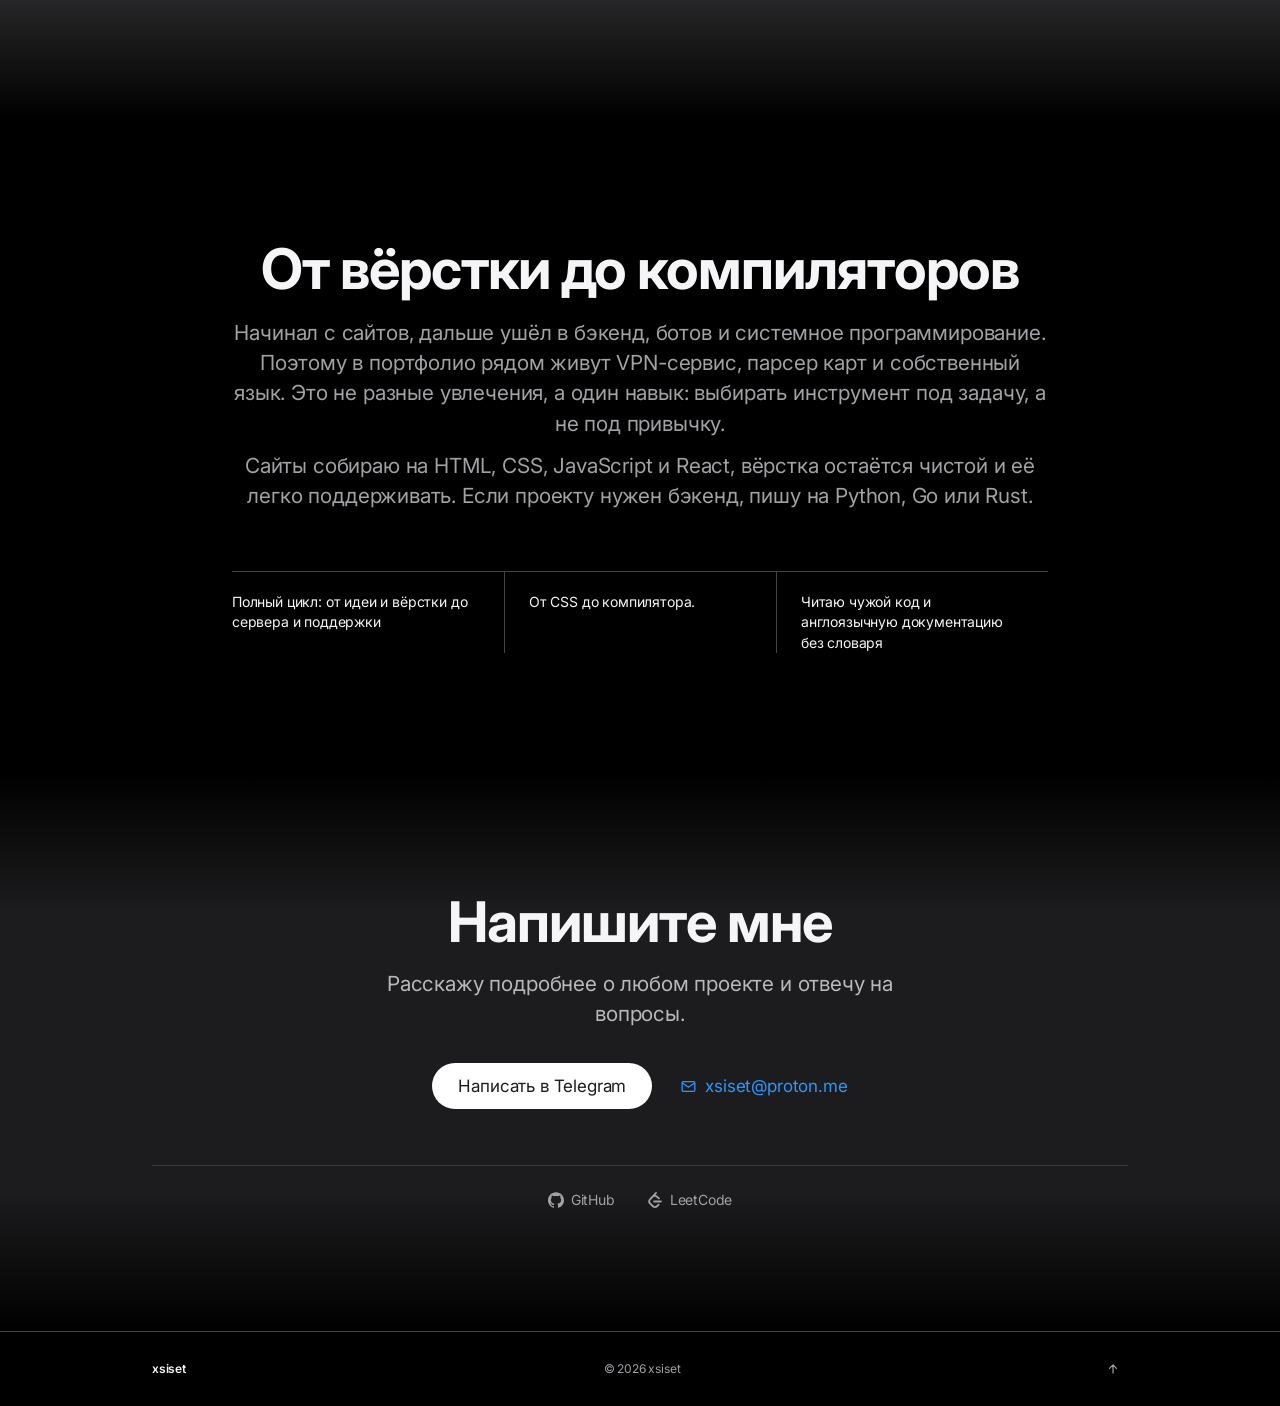
==== commit 5b72d64c: "Brighten the dark gray bands, fade both themes, clean up the light footer Dark sections now sit at #" ====
--- a/index.html
+++ b/index.html
@@ -32,7 +32,7 @@
 <link rel="stylesheet" href="https://fonts.googleapis.com/css2?family=Inter:wght@400;500;600;700&display=swap" />
 
 <script>try{if(localStorage.getItem('xsiset-theme')==='light')document.documentElement.setAttribute('data-theme','light')}catch(e){}document.documentElement.className += ' js';setTimeout(function(){if(!document.documentElement.classList.contains('js-ready')){document.documentElement.classList.add('js-safe')}},2500);</script>
-<link rel="stylesheet" href="style.css?v=20261030f" />
+<link rel="stylesheet" href="style.css?v=20261030k" />
 </head>
 <body>
 
@@ -490,6 +490,6 @@
   </button>
 </div>
 
-<script src="script.js?v=20261030f"></script>
+<script src="script.js?v=20261030k"></script>
 </body>
 </html>
--- a/style.css
+++ b/style.css
@@ -9,10 +9,10 @@
   color-scheme: dark;
 
   --bg:             #000000;
-  --surface:        #1c1c1e;   /* чередующиеся секции: elevated +1 */
-  --card:           #2c2c2e;   /* карточки: elevated +2 */
-  --chip:           #3a3a3c;
-  --chip-ink:       #c7c7cc;
+  --surface:        #2c2c2e;   /* чередующиеся секции: заметно серые */
+  --card:           #333335;   /* карточки: на ступень светлее секций */
+  --chip:           #414144;
+  --chip-ink:       #d1d1d6;
   --ink:            #f5f5f7;
   --muted:          #a1a1a6;
   --muted-2:        #86868b;
@@ -73,7 +73,7 @@
   --hover:          rgba(0,0,0,.05);
   --shadow:         0 2px 12px rgba(0,0,0,.04);
   --shadow-hover:   0 18px 40px rgba(0,0,0,.09);
-  --footer-bg:      #f5f5f7;
+  --footer-bg:      #ffffff;
   --term-bg:        #1d1d1f;
   --term-line:      rgba(255,255,255,.12);
 
@@ -82,7 +82,7 @@
   --focus:          #0071e3;
   --green:          #34c759;
 
-  --band-fade:      0px;
+  --band-fade:      140px;
 }
 
 *,*::before,*::after{ box-sizing:border-box; }
@@ -91,6 +91,7 @@
   scroll-behavior:smooth;
   scroll-padding-top:72px;
   -webkit-text-size-adjust:100%;
+  background:var(--bg);
 }
 
 body{
@@ -264,12 +265,19 @@
 .lang{
   display:inline-flex;
   align-items:center;
-  gap:3px;
+  gap:2px;
+  padding:3px 5px;
+  border-radius:980px;
+  background:var(--bg);   /* плотная подложка: стекло шапки не ломает контраст */
   font-size:11px;
 }
 .lang__btn{
-  padding:2px 3px;
-  color:var(--muted-2);
+  display:grid;
+  place-items:center;
+  min-width:26px;
+  height:24px;
+  padding:0 5px;
+  color:var(--muted);
   transition:color .15s ease;
 }
 .lang__btn:hover{ color:var(--ink); }
@@ -471,6 +479,10 @@
   background:linear-gradient(to top, var(--bg), transparent);
 }
 
+/* контактный блок в светлой теме остаётся чётким тёмным прямоугольником */
+html[data-theme="light"] .sec--dark::before,
+html[data-theme="light"] .sec--dark::after{ display:none; }
+
 .sec__head{
   max-width:720px;
   margin:0 auto 64px;
@@ -789,6 +801,8 @@
   border-top:1px solid var(--rule);
   transition:background-color .4s ease;
 }
+/* в светлой теме подвал белый и стыкуется с тёмным контактом: линейка не нужна */
+html[data-theme="light"] .ftr{ border-top-color:transparent; }
 .ftr__in{
   display:flex;
   align-items:center;
@@ -954,7 +968,7 @@
   .hdr__cta{ display:none; }
   .hdr__right{ margin-left:auto; gap:12px; }
   .theme-btn{ width:38px; height:38px; }   /* цель под палец, а не 30px */
-  .lang__btn{ padding:11px 5px; }
+  .lang__btn{ height:36px; min-width:34px; }
   .brand__text{ font-size:15px; }
 
   .hero{ padding-top:56px; }
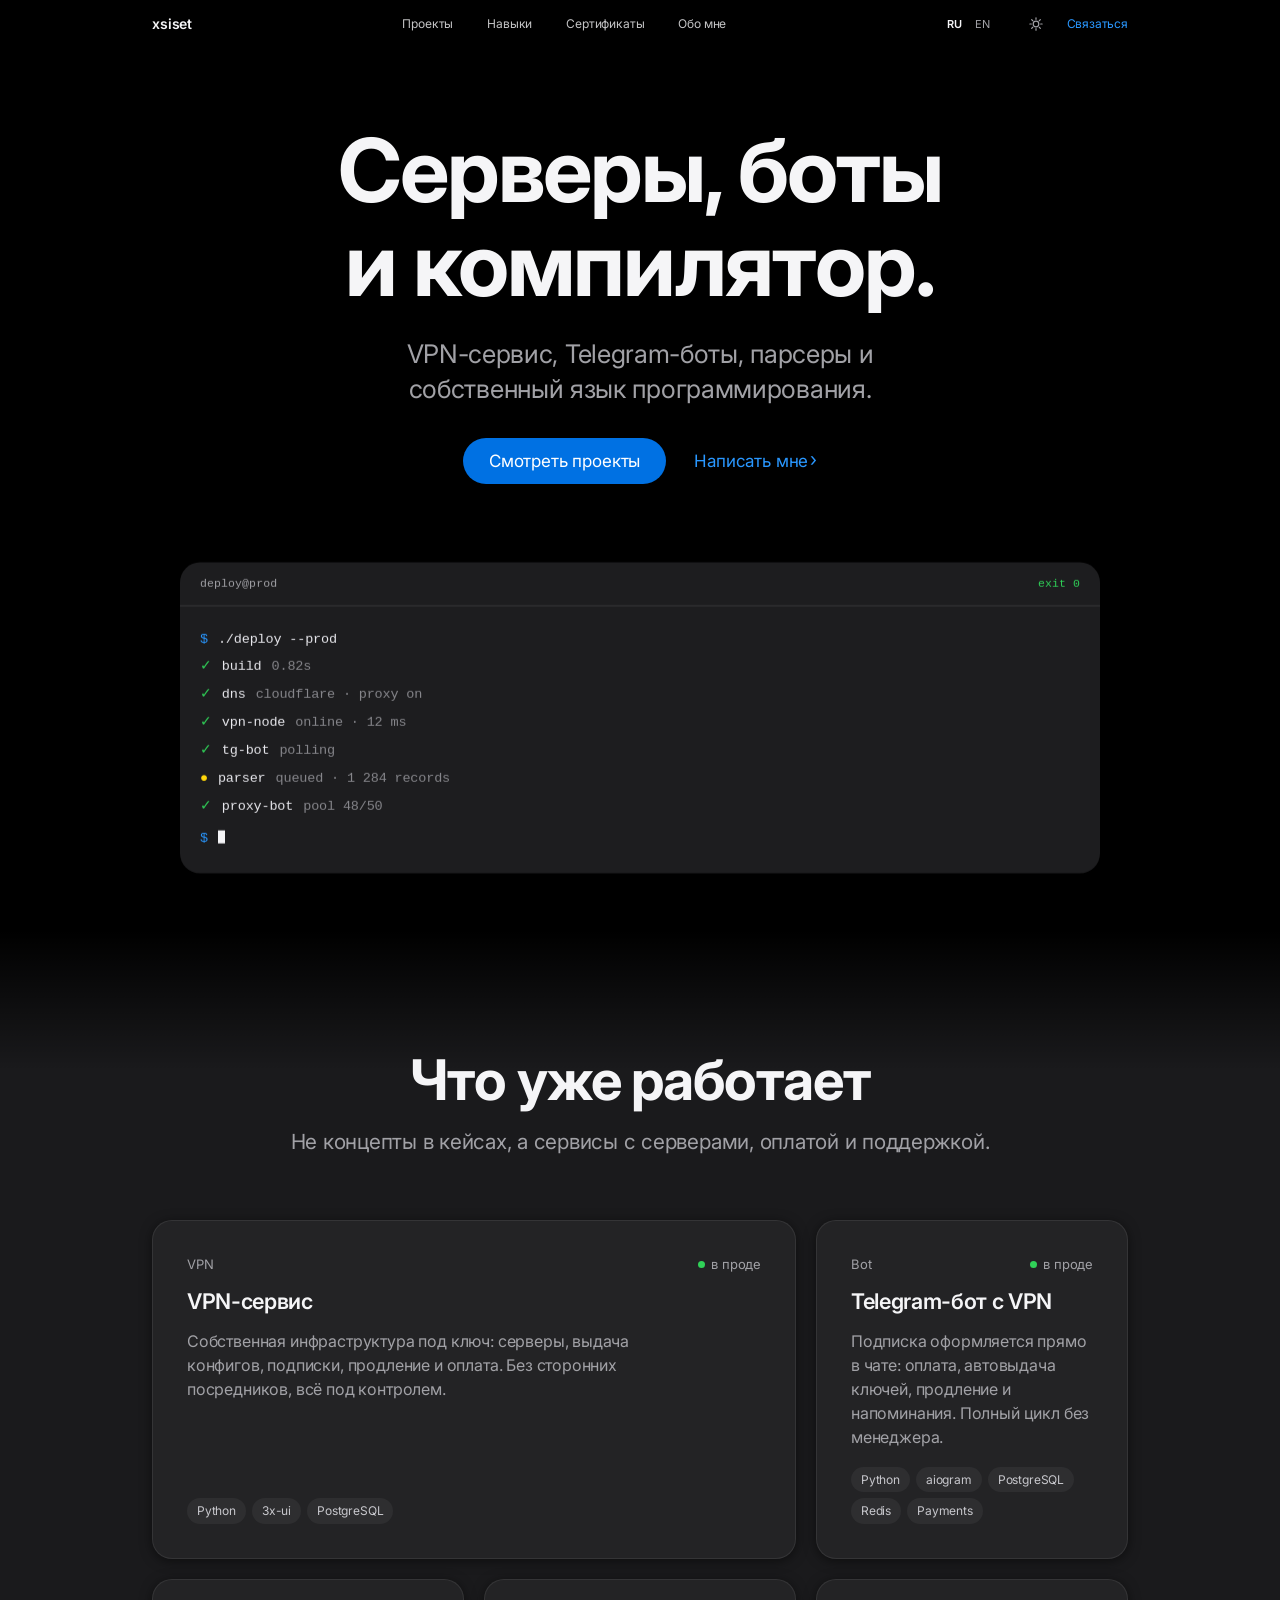
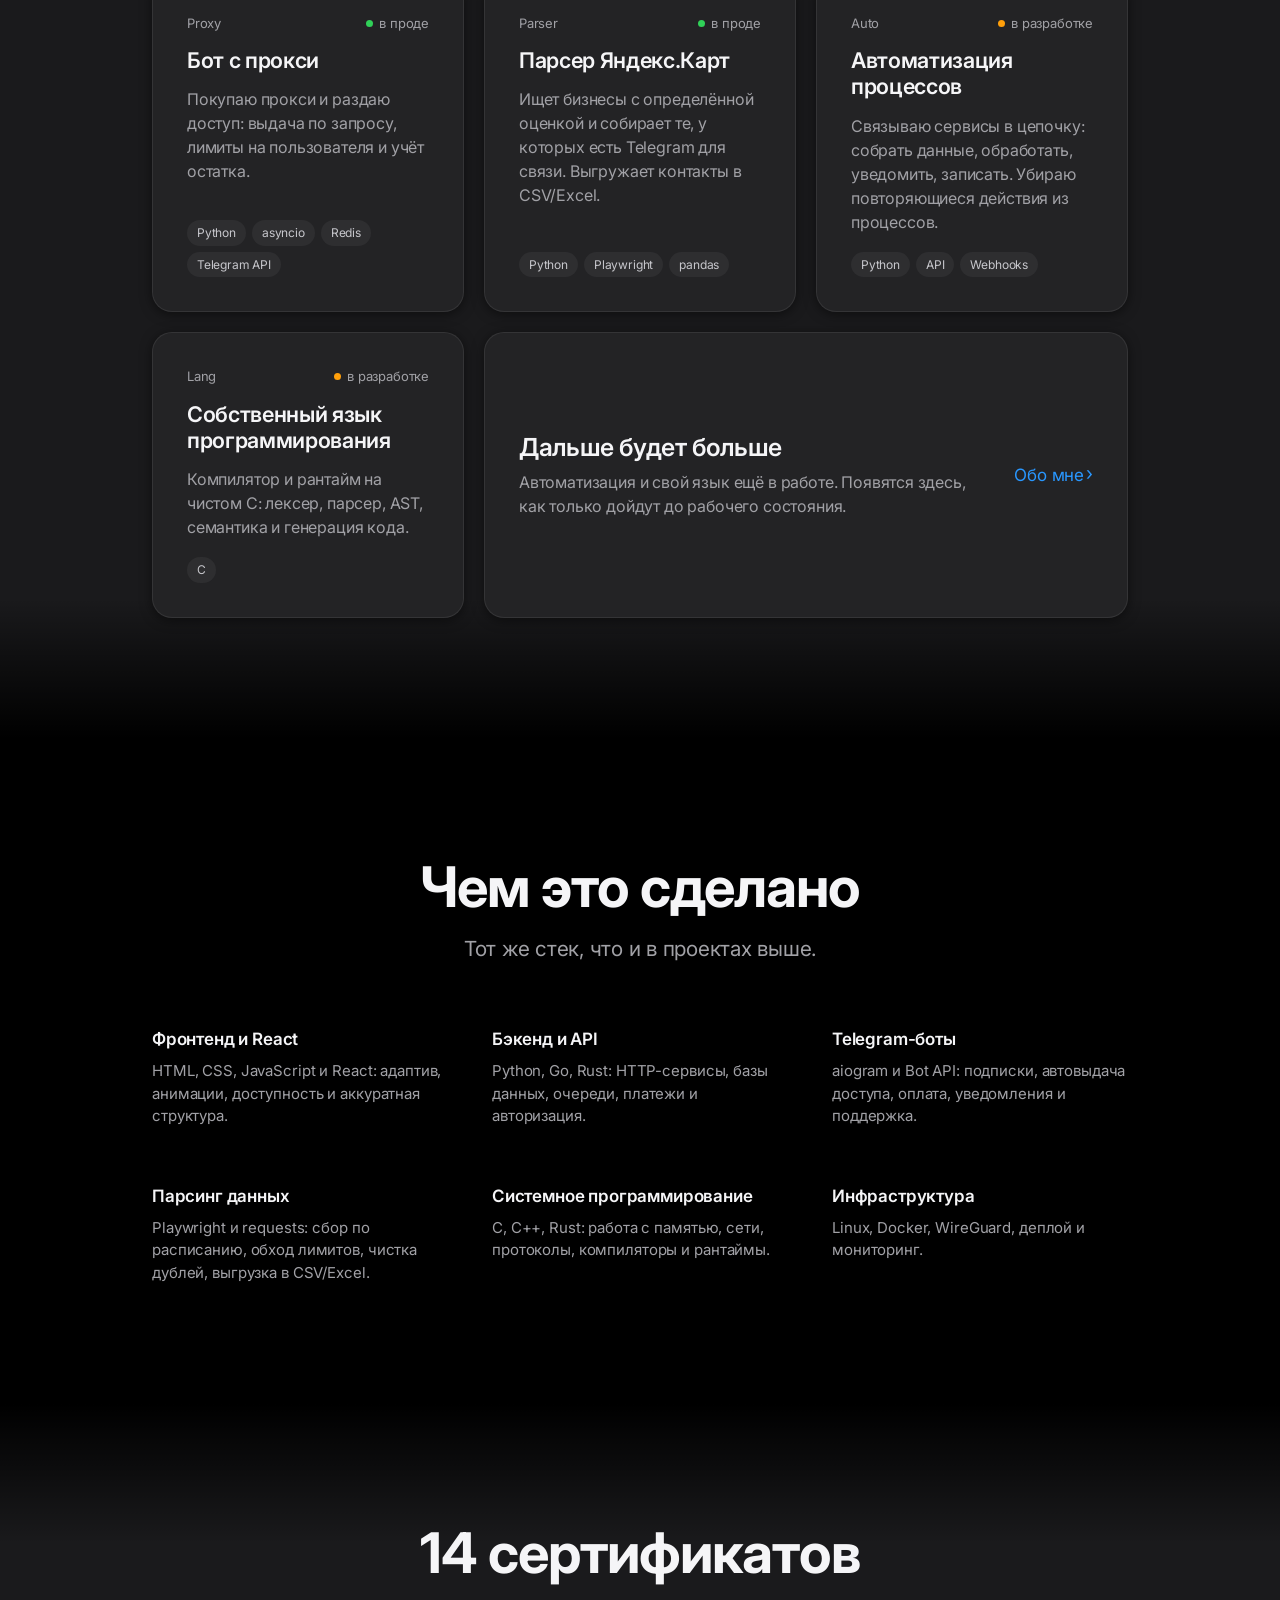
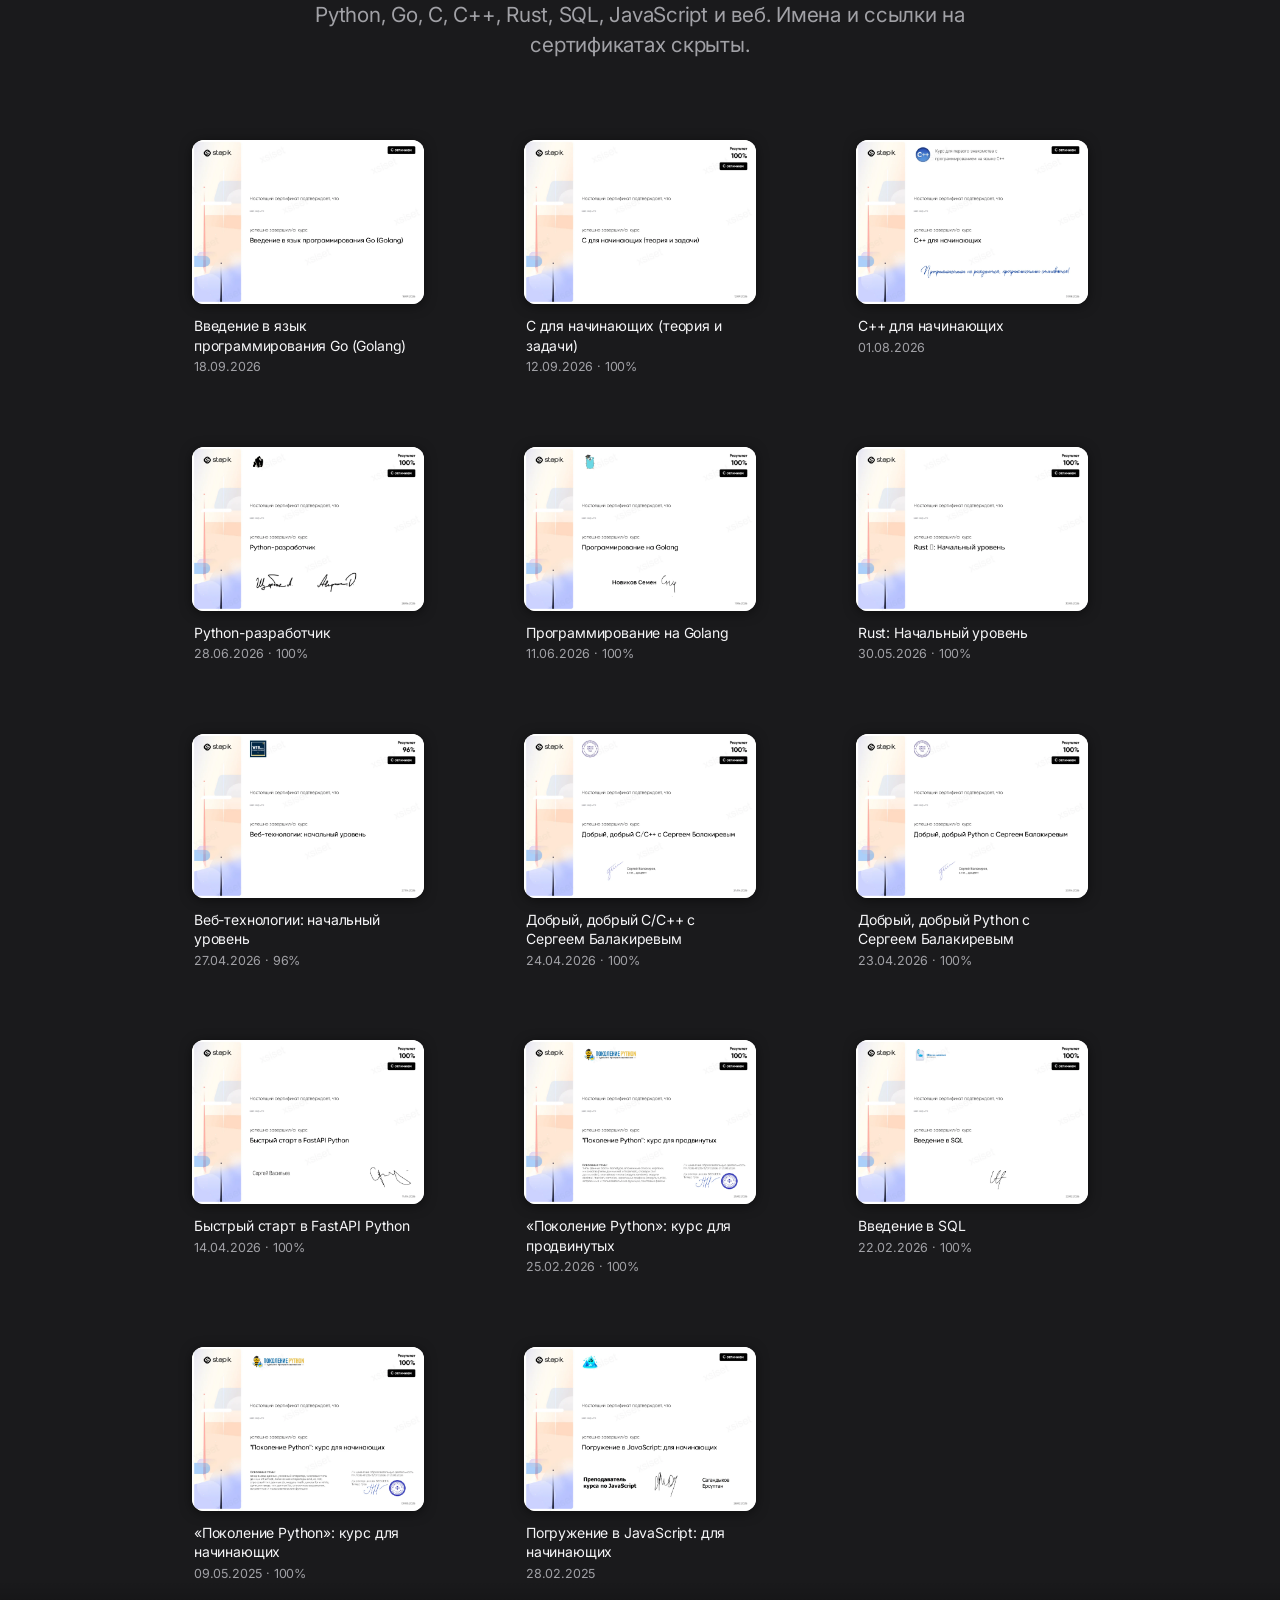
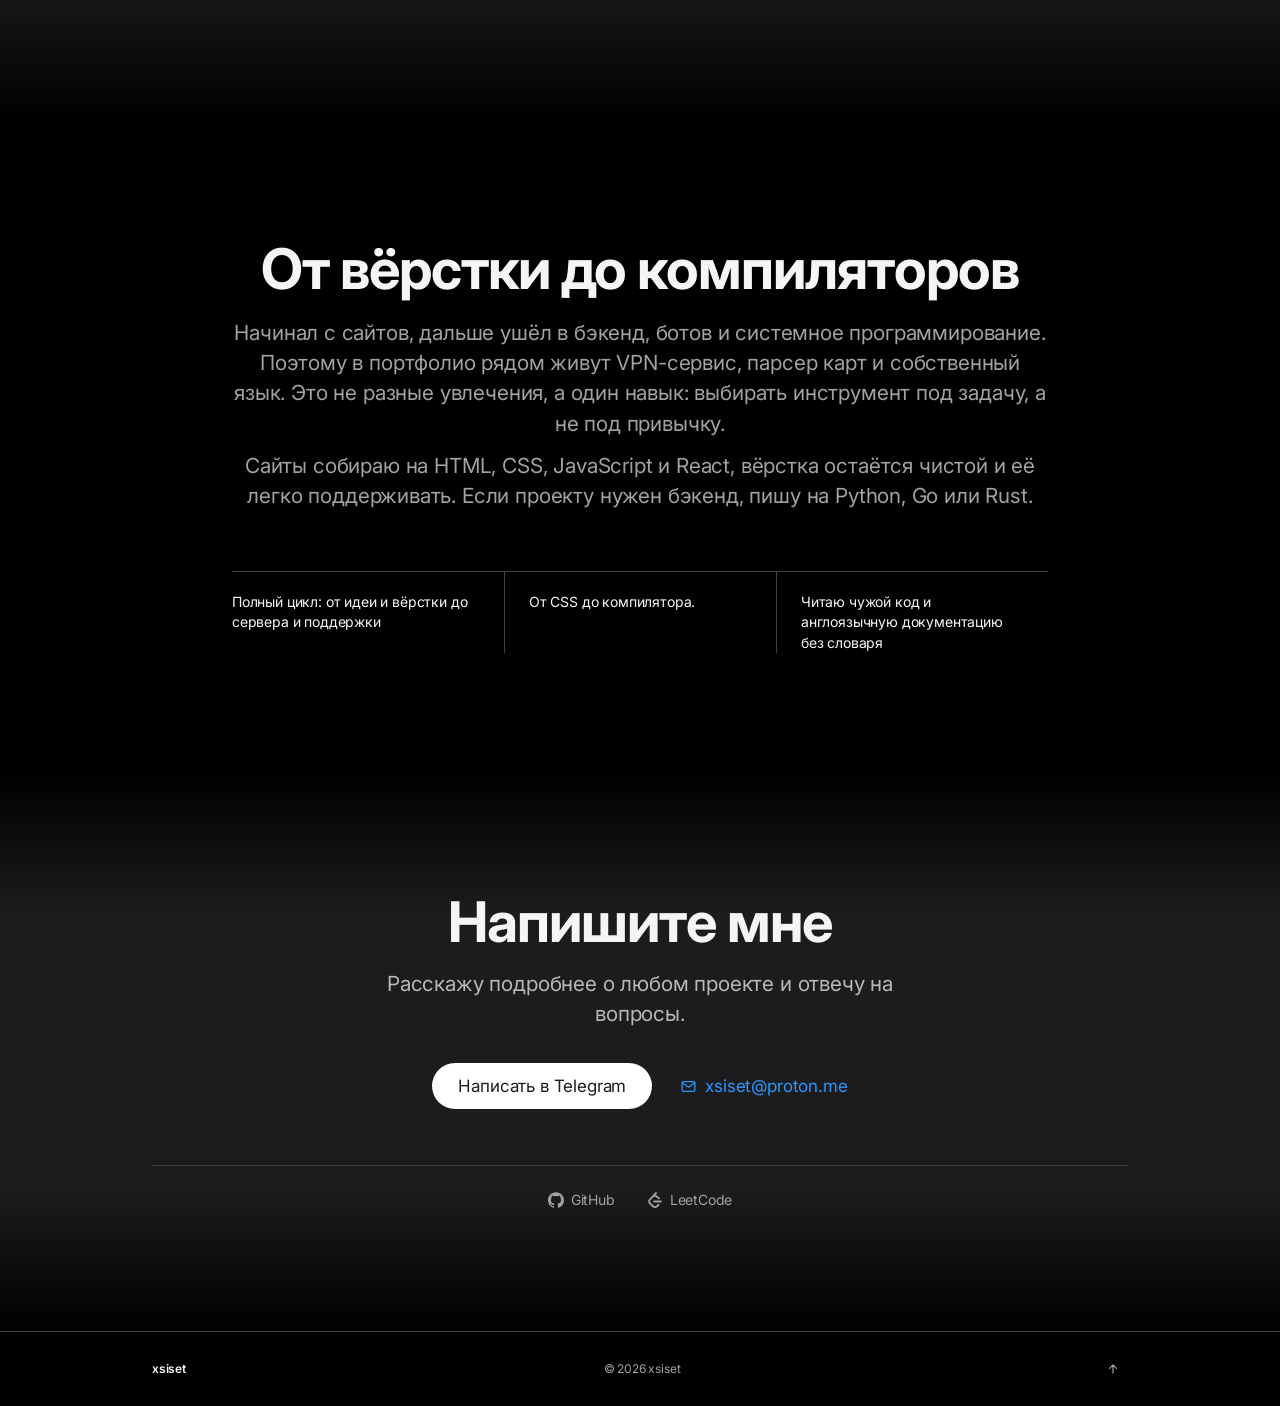
==== commit 1c456c97: "Darken the dark bands again and switch themes in one frame Dark surfaces drop to #1a1a1c with #23232" ====
--- a/index.html
+++ b/index.html
@@ -32,7 +32,7 @@
 <link rel="stylesheet" href="https://fonts.googleapis.com/css2?family=Inter:wght@400;500;600;700&display=swap" />
 
 <script>try{if(localStorage.getItem('xsiset-theme')==='light')document.documentElement.setAttribute('data-theme','light')}catch(e){}document.documentElement.className += ' js';setTimeout(function(){if(!document.documentElement.classList.contains('js-ready')){document.documentElement.classList.add('js-safe')}},2500);</script>
-<link rel="stylesheet" href="style.css?v=20261030k" />
+<link rel="stylesheet" href="style.css?v=20261031a" />
 </head>
 <body>
 
@@ -490,6 +490,6 @@
   </button>
 </div>
 
-<script src="script.js?v=20261030k"></script>
+<script src="script.js?v=20261031a"></script>
 </body>
 </html>
--- a/style.css
+++ b/style.css
@@ -9,10 +9,10 @@
   color-scheme: dark;
 
   --bg:             #000000;
-  --surface:        #2c2c2e;   /* чередующиеся секции: заметно серые */
-  --card:           #333335;   /* карточки: на ступень светлее секций */
-  --chip:           #414144;
-  --chip-ink:       #d1d1d6;
+  --surface:        #1a1a1c;   /* чередующиеся секции: тёмный серый, не спорит с чёрным */
+  --card:           #232325;   /* карточки: на ступень светлее секций */
+  --chip:           #2e2e30;
+  --chip-ink:       #c7c7cc;
   --ink:            #f5f5f7;
   --muted:          #a1a1a6;
   --muted-2:        #86868b;
@@ -105,7 +105,6 @@
   -webkit-font-smoothing:antialiased;
   -moz-osx-font-smoothing:grayscale;
   overflow-x:hidden;
-  transition:background-color .4s ease, color .4s ease;
 }
 
 img,svg{ display:block; max-width:100%; }
@@ -215,7 +214,7 @@
   top:0;
   z-index:60;
   border-bottom:1px solid transparent;
-  transition:background-color .3s ease, border-color .3s ease, backdrop-filter .3s ease;
+  transition:backdrop-filter .3s ease;
 }
 .hdr.is-scrolled{
   background:var(--nav-bg);
@@ -442,7 +441,6 @@
 
 .sec{
   padding:120px 0;
-  transition:background-color .4s ease, color .4s ease;
 }
 .sec--gray,
 .sec--dark{
@@ -521,7 +519,7 @@
   background:var(--card);
   border:1px solid var(--card-line);
   box-shadow:var(--shadow);
-  transition:transform .4s var(--ease), box-shadow .4s var(--ease), border-color .4s var(--ease), background-color .4s ease;
+  transition:transform .4s var(--ease), box-shadow .4s var(--ease), border-color .4s var(--ease);
 }
 .card:hover{
   transform:translateY(-4px);
@@ -585,7 +583,6 @@
   padding:4px 10px;
   border-radius:980px;
   background:var(--chip);
-  transition:background-color .4s ease, color .4s ease;
 }
 
 .card--cta{
@@ -799,10 +796,12 @@
 .ftr{
   background:var(--footer-bg);
   border-top:1px solid var(--rule);
-  transition:background-color .4s ease;
 }
 /* в светлой теме подвал белый и стыкуется с тёмным контактом: линейка не нужна */
-html[data-theme="light"] .ftr{ border-top-color:transparent; }
+html[data-theme="light"] .ftr{
+  background:#ffffff;
+  border-top-color:transparent;
+}
 .ftr__in{
   display:flex;
   align-items:center;
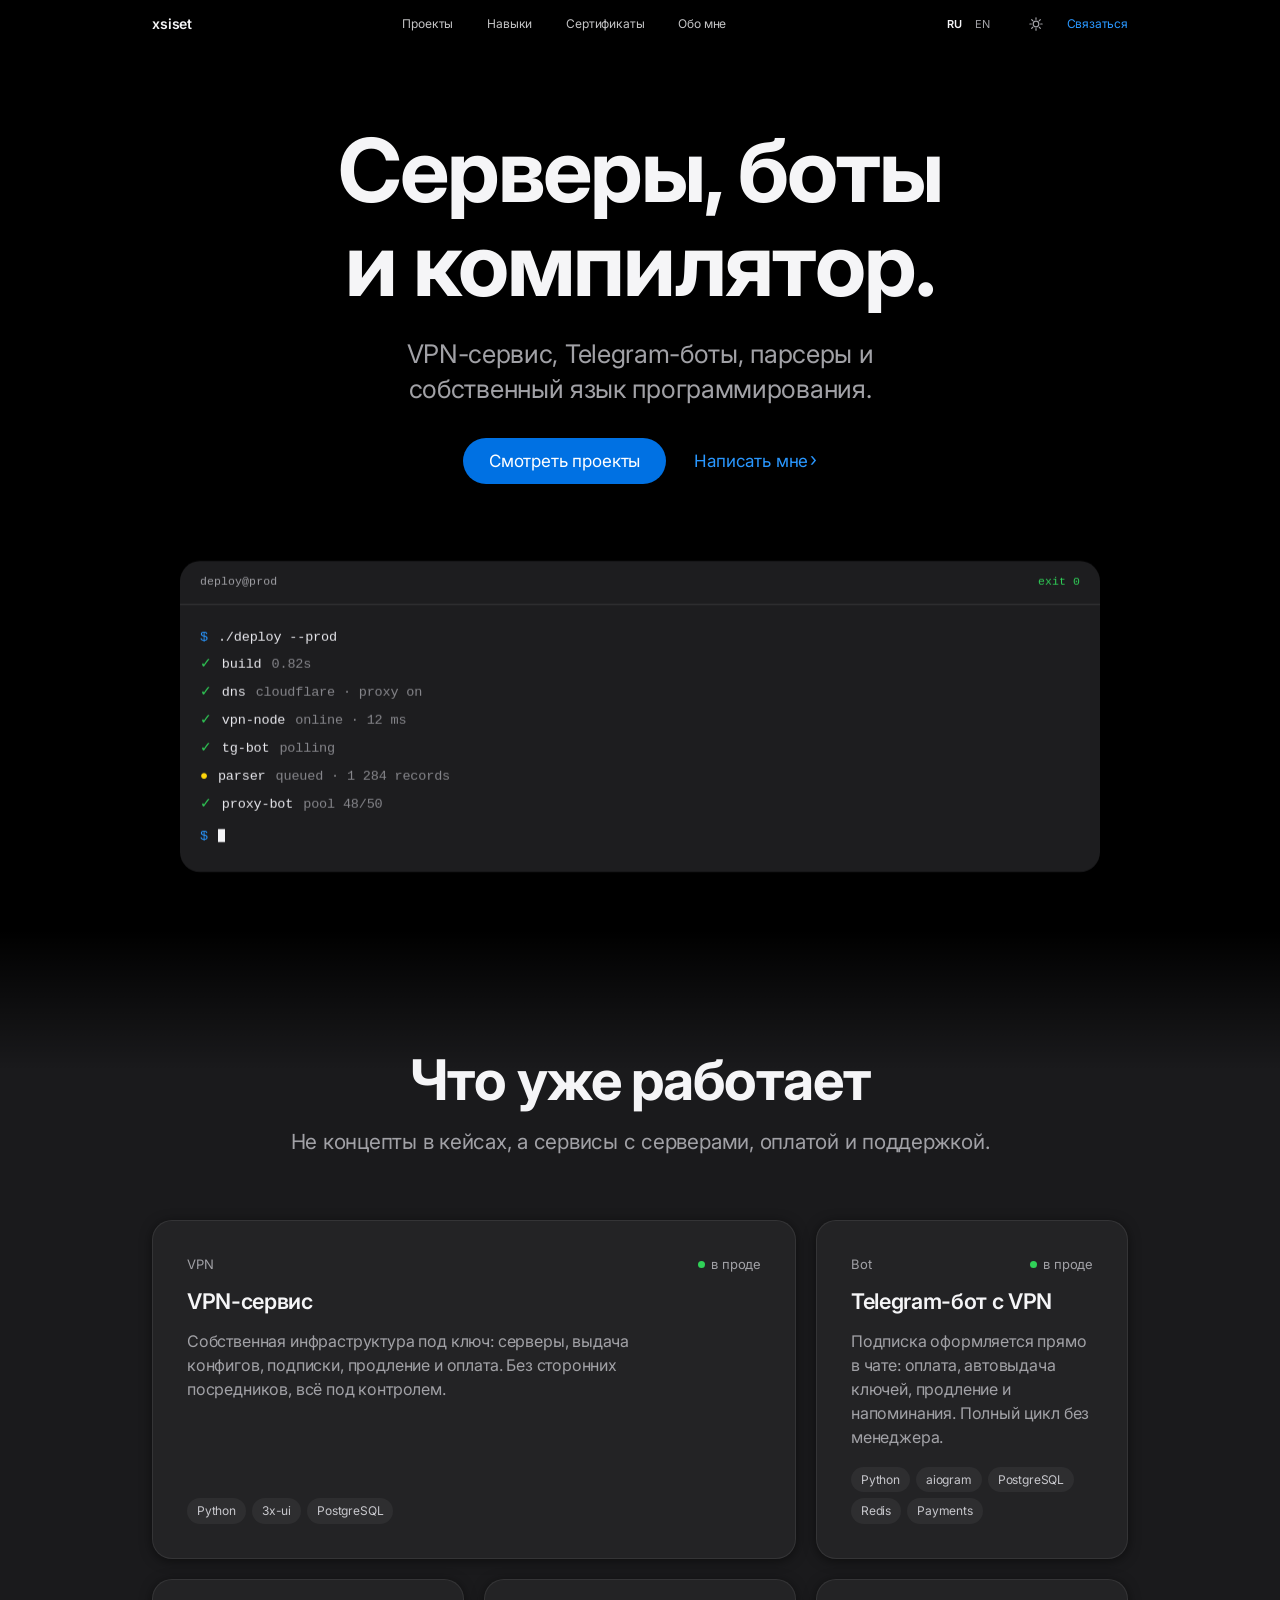
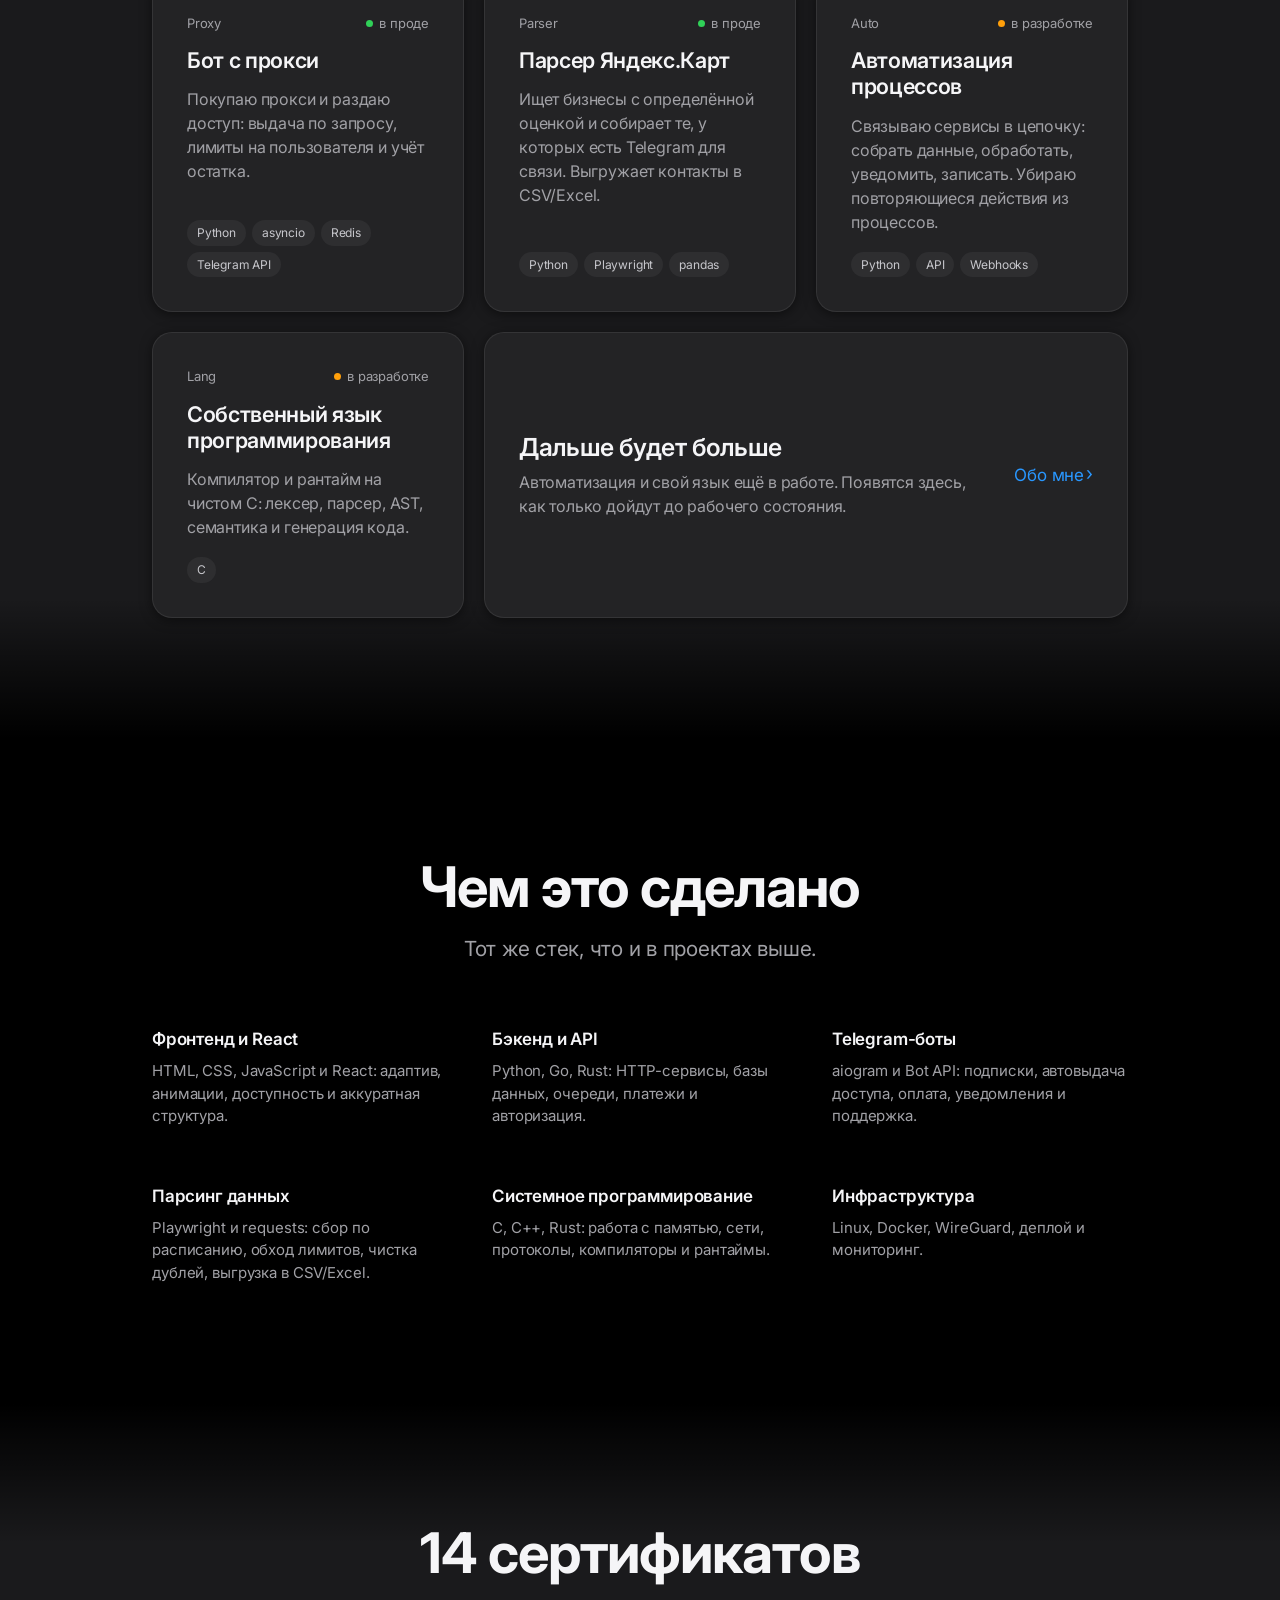
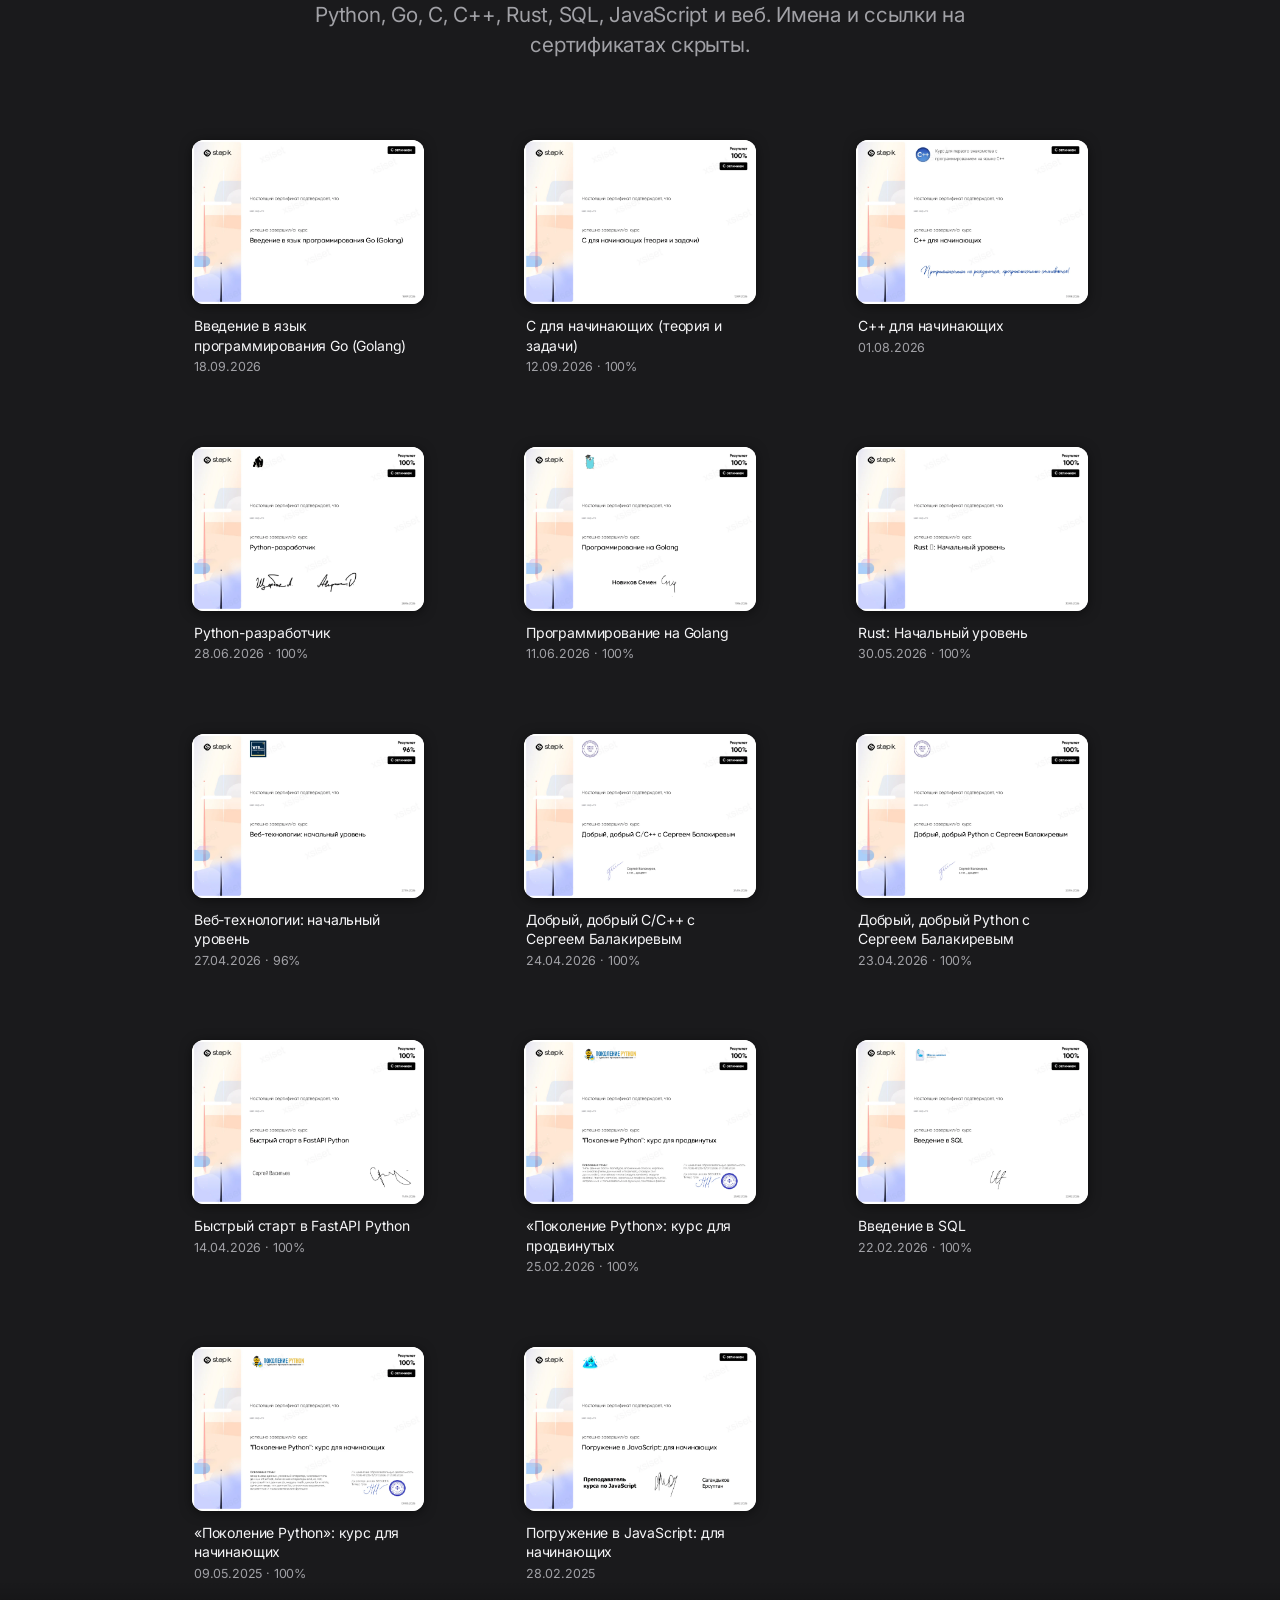
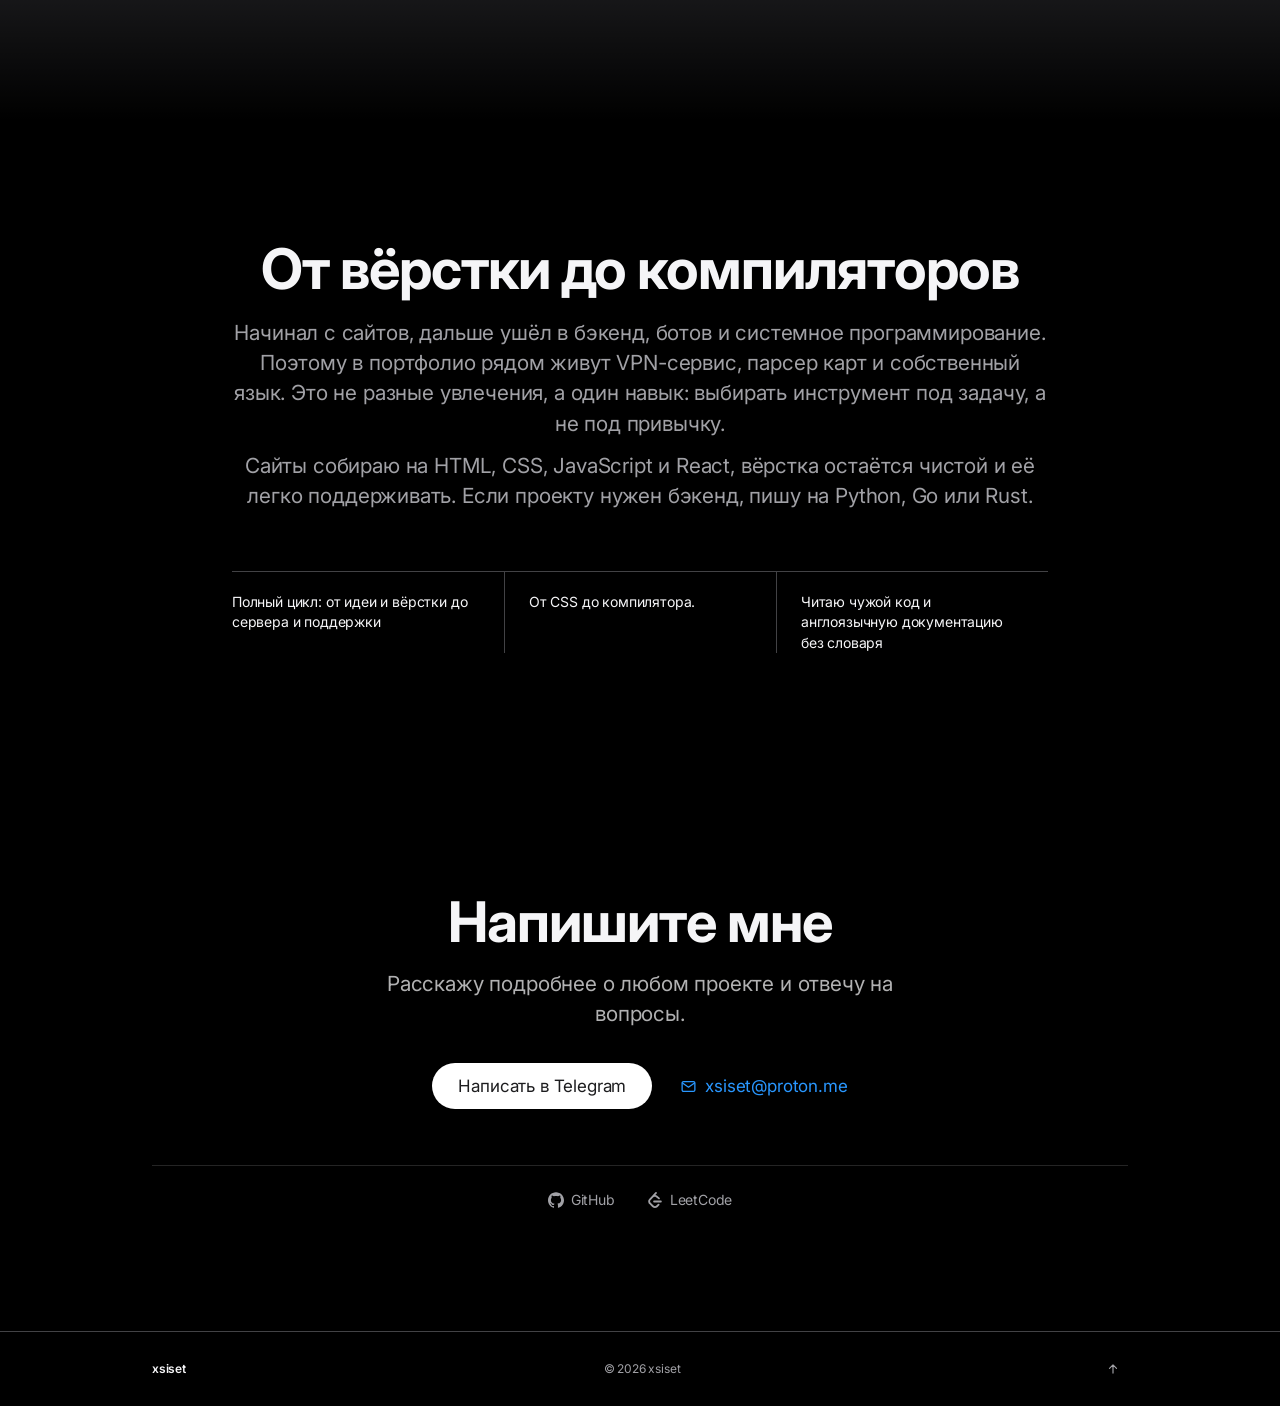
==== commit 877ec51a: "Let the contact block share the page background in both themes The full-bleed dark slab in the middl" ====
--- a/index.html
+++ b/index.html
@@ -32,7 +32,7 @@
 <link rel="stylesheet" href="https://fonts.googleapis.com/css2?family=Inter:wght@400;500;600;700&display=swap" />
 
 <script>try{if(localStorage.getItem('xsiset-theme')==='light')document.documentElement.setAttribute('data-theme','light')}catch(e){}document.documentElement.className += ' js';setTimeout(function(){if(!document.documentElement.classList.contains('js-ready')){document.documentElement.classList.add('js-safe')}},2500);</script>
-<link rel="stylesheet" href="style.css?v=20261031a" />
+<link rel="stylesheet" href="style.css?v=20261031b" />
 </head>
 <body>
 
@@ -490,6 +490,6 @@
   </button>
 </div>
 
-<script src="script.js?v=20261031a"></script>
+<script src="script.js?v=20261031b"></script>
 </body>
 </html>
--- a/style.css
+++ b/style.css
@@ -38,7 +38,7 @@
 
   /* фиксированные цвета: не переворачиваются вместе с темой */
   --white:          #ffffff;
-  --contact-bg:     #1c1c1e;
+  --contact-bg:     #000000;
   --contact-ink:    #f5f5f7;
 
   /* мягкий переход между чёрным фоном и серыми секциями */
@@ -77,6 +77,9 @@
   --term-bg:        #1d1d1f;
   --term-line:      rgba(255,255,255,.12);
 
+  --contact-bg:     #ffffff;
+  --contact-ink:    #1d1d1f;
+
   --blue-text:      #0066cc;
   --blue-text-hover:#0077ed;
   --focus:          #0071e3;
@@ -456,9 +459,7 @@
 /* мягкая растушёвка на стыке чёрного фона и серых секций:
    плавный градиент в 140px вместо резкой линии */
 .sec--gray::before,
-.sec--gray::after,
-.sec--dark::before,
-.sec--dark::after{
+.sec--gray::after{
   content:"";
   position:absolute;
   left:0; right:0;
@@ -466,20 +467,14 @@
   z-index:-1;
   pointer-events:none;
 }
-.sec--gray::before,
-.sec--dark::before{
+.sec--gray::before{
   top:0;
   background:linear-gradient(to bottom, var(--bg), transparent);
 }
-.sec--gray::after,
-.sec--dark::after{
+.sec--gray::after{
   bottom:0;
   background:linear-gradient(to top, var(--bg), transparent);
 }
-
-/* контактный блок в светлой теме остаётся чётким тёмным прямоугольником */
-html[data-theme="light"] .sec--dark::before,
-html[data-theme="light"] .sec--dark::after{ display:none; }
 
 .sec__head{
   max-width:720px;
@@ -790,6 +785,21 @@
   clip:auto;
   white-space:normal;
 }
+
+/* в светлой теме контакт — часть белой страницы, без длинной тёмной плашки */
+html[data-theme="light"] .cta__text{ color:var(--muted); }
+html[data-theme="light"] .cta__links{ border-top-color:var(--rule); }
+html[data-theme="light"] .cta__links a{ color:var(--muted); }
+html[data-theme="light"] .cta__links a:hover{ color:var(--ink); }
+html[data-theme="light"] .cta__mail{ color:var(--blue-text); }
+html[data-theme="light"] .cta__mail:hover{ color:var(--blue-text-hover); }
+html[data-theme="light"] .cta__status{ color:var(--blue-text); }
+html[data-theme="light"] .sec--dark .btn--light{
+  background:var(--blue);
+  color:var(--white);
+}
+html[data-theme="light"] .sec--dark .btn--light:hover{ background:var(--blue-hover); }
+html[data-theme="light"] .sec--dark .btn--light:active{ background:#0069d2; }
 
 /* ------------------------- футер ------------------------- */
 
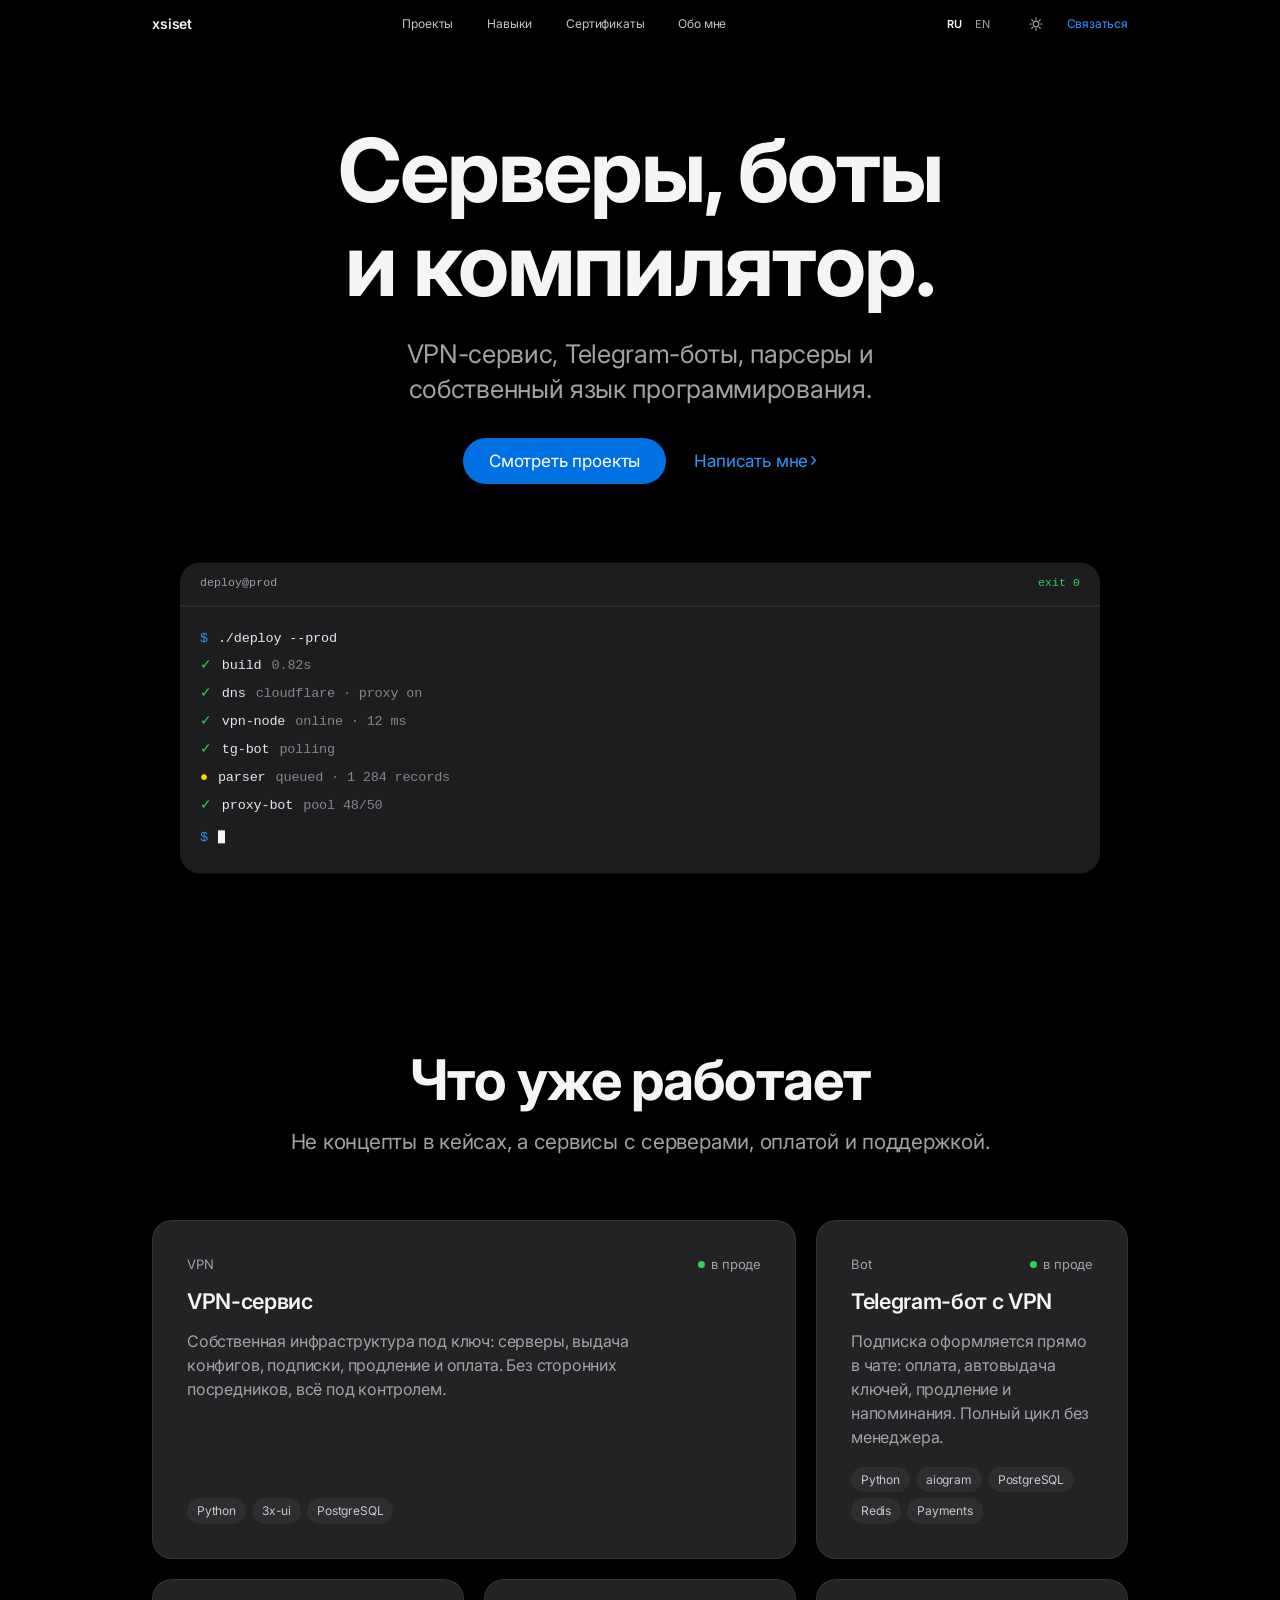
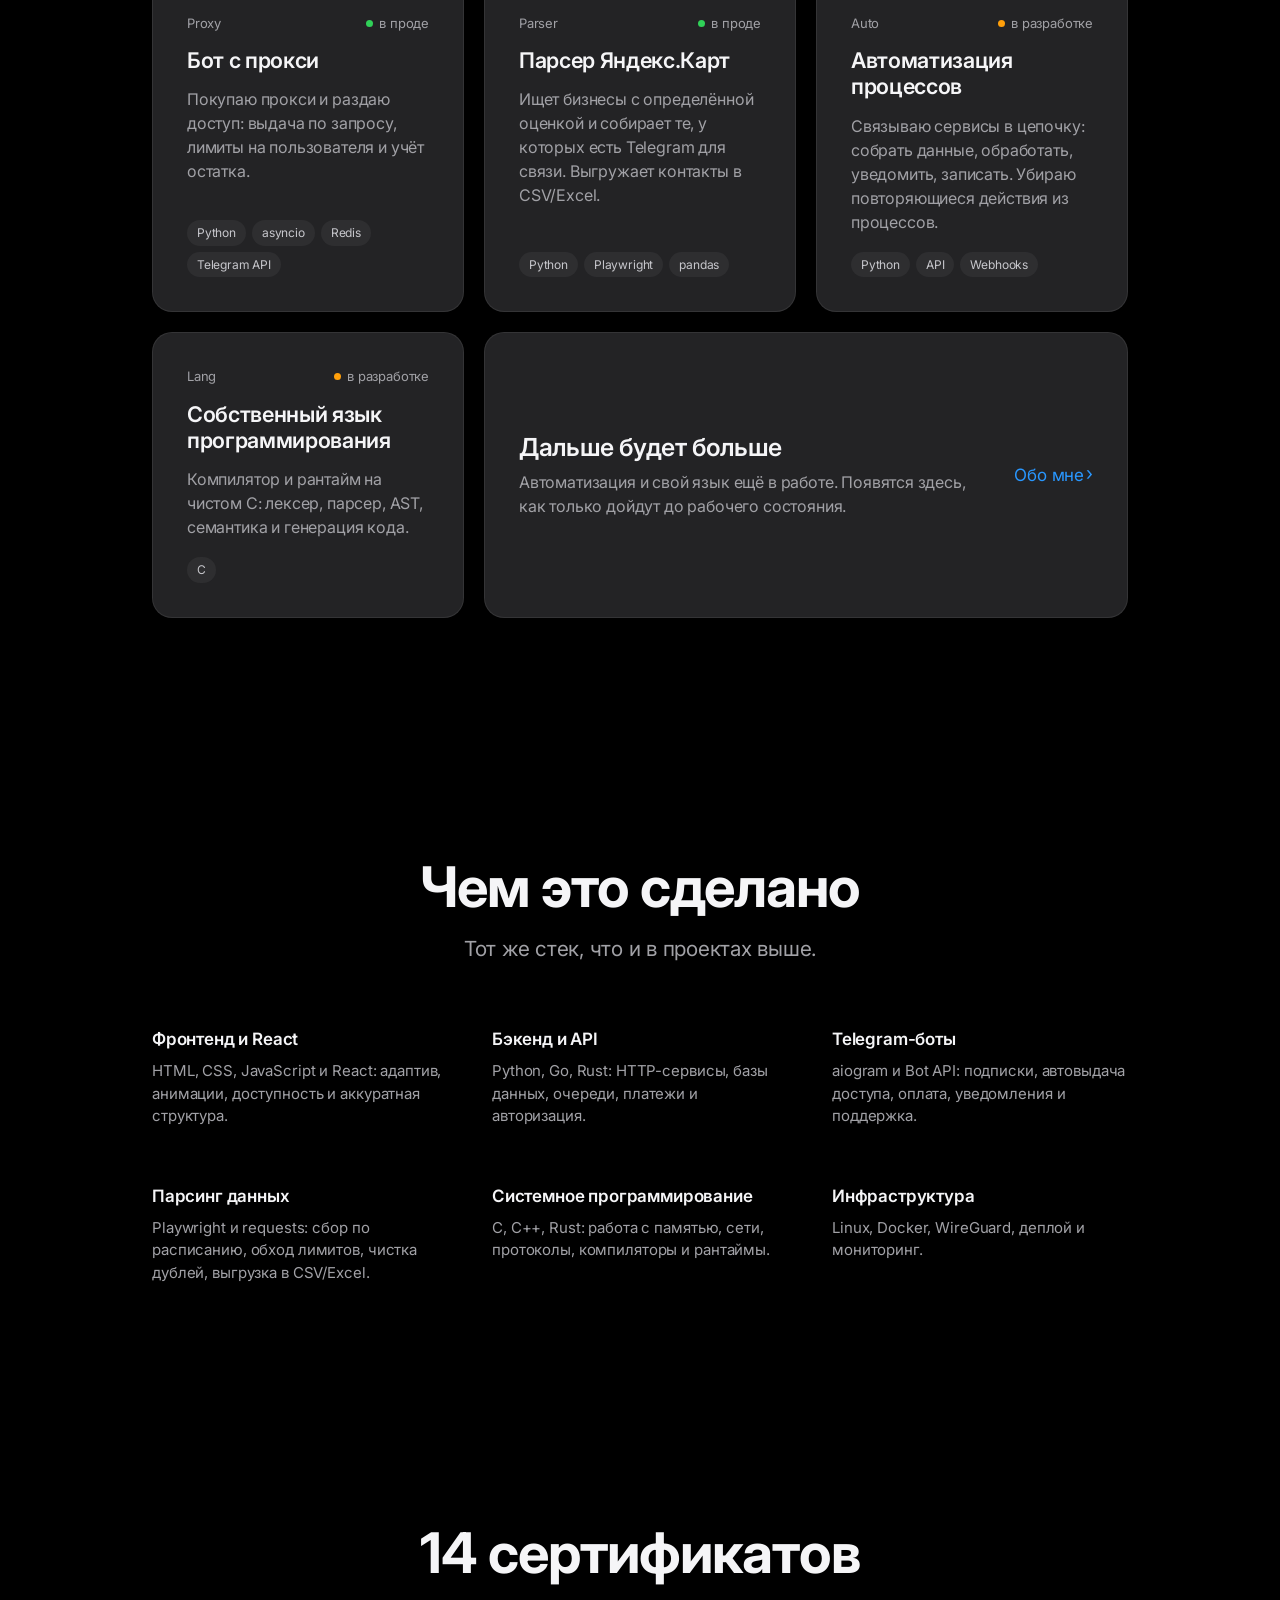
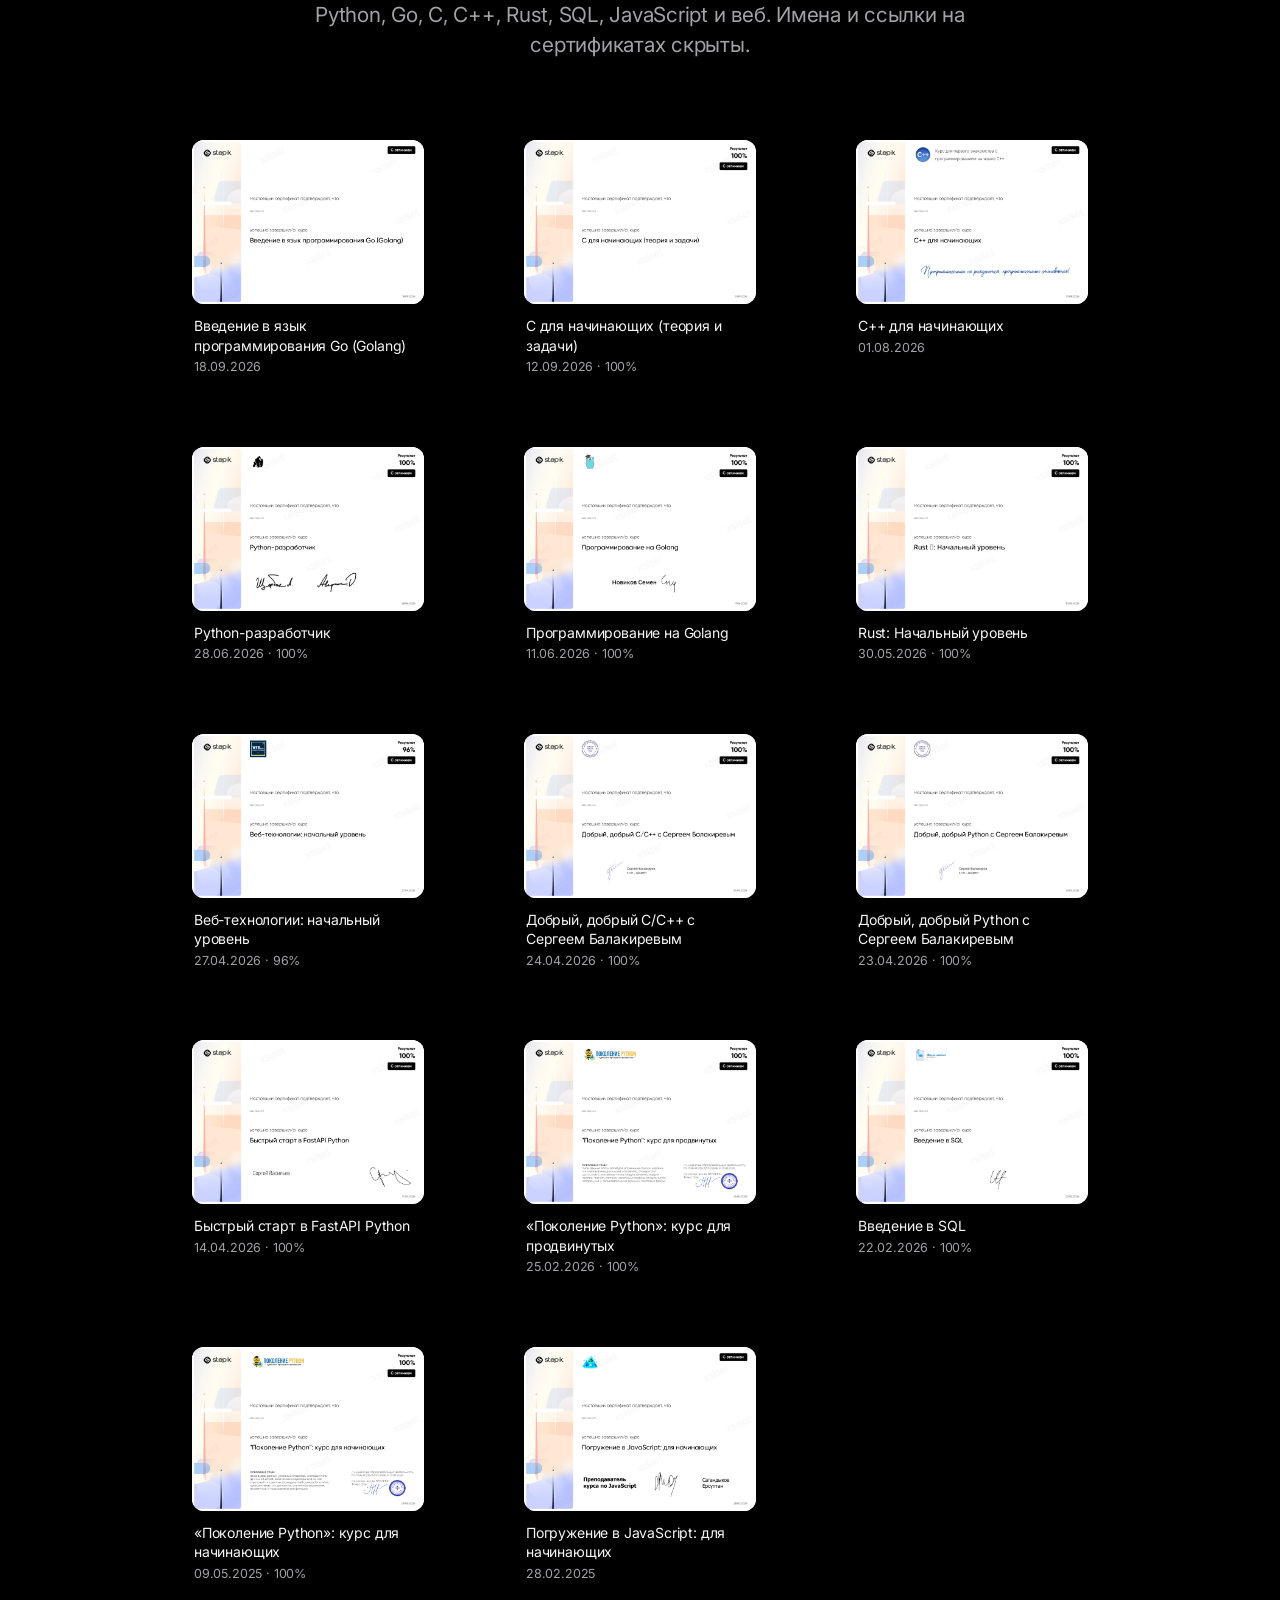
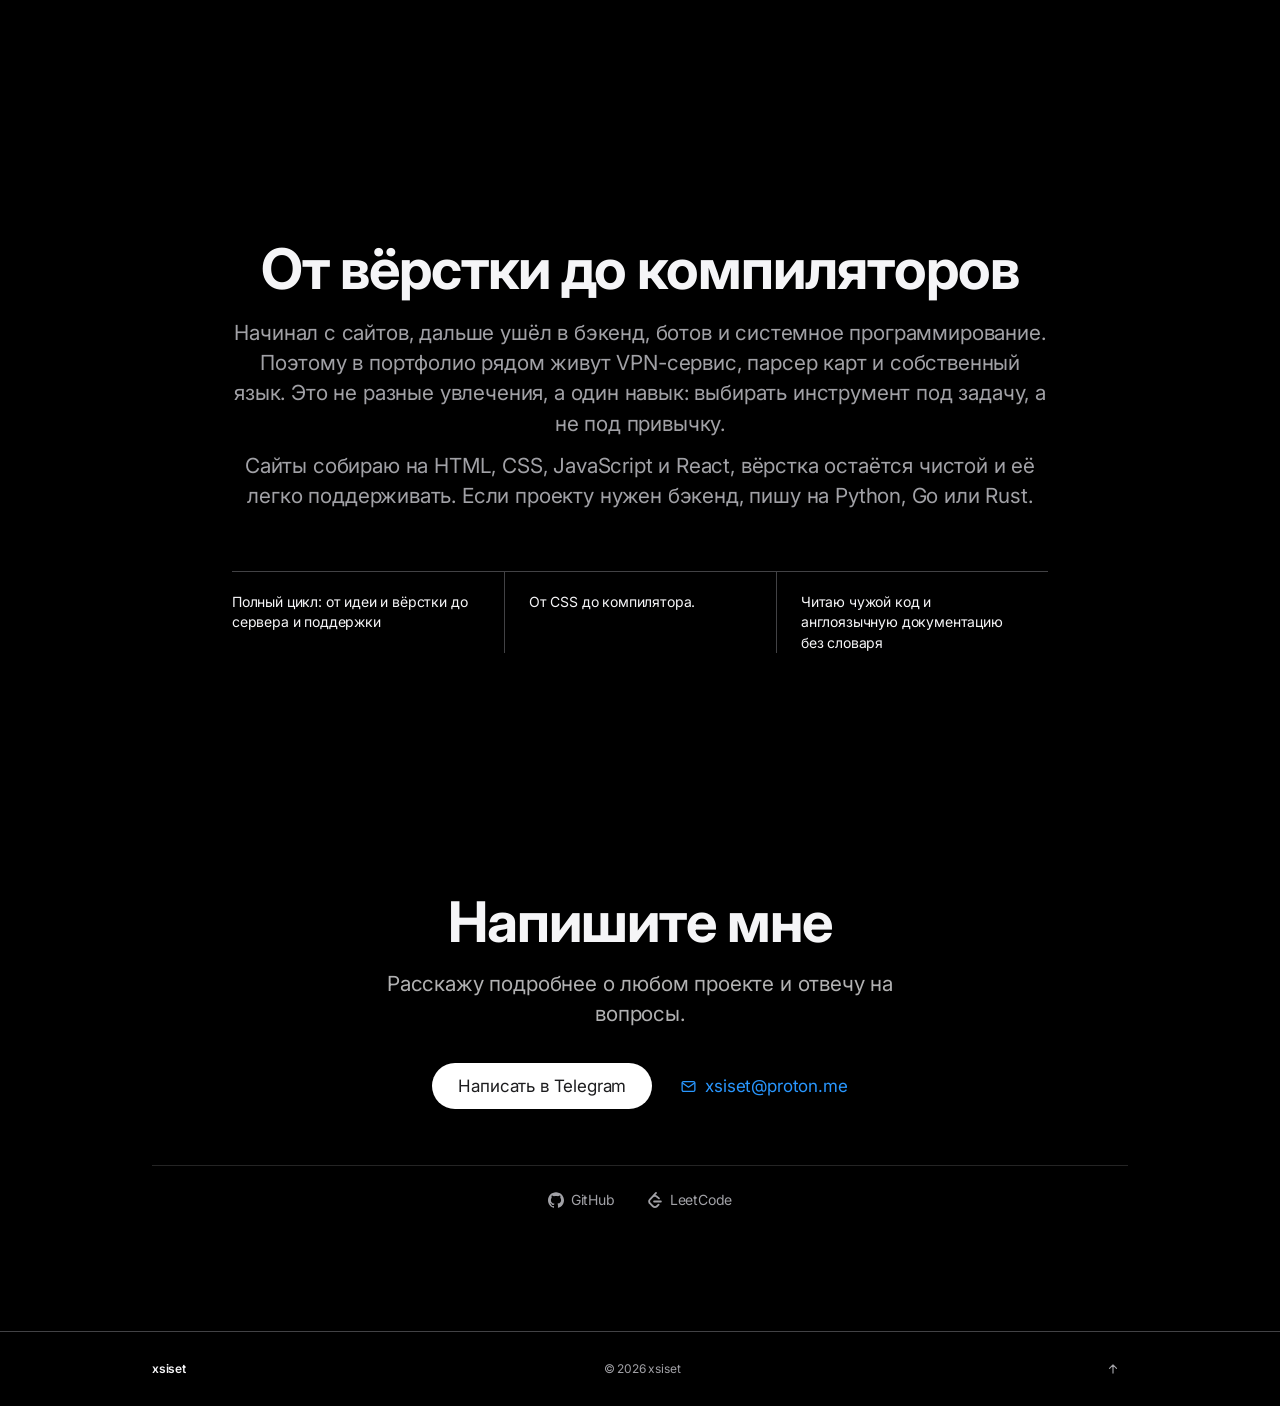
==== commit db957555: "Drop the gray section bands and let cards carry the depth" ====
--- a/index.html
+++ b/index.html
@@ -32,7 +32,7 @@
 <link rel="stylesheet" href="https://fonts.googleapis.com/css2?family=Inter:wght@400;500;600;700&display=swap" />
 
 <script>try{if(localStorage.getItem('xsiset-theme')==='light')document.documentElement.setAttribute('data-theme','light')}catch(e){}document.documentElement.className += ' js';setTimeout(function(){if(!document.documentElement.classList.contains('js-ready')){document.documentElement.classList.add('js-safe')}},2500);</script>
-<link rel="stylesheet" href="style.css?v=20261031b" />
+<link rel="stylesheet" href="style.css?v=20261031c" />
 </head>
 <body>
 
@@ -110,7 +110,7 @@
 </section>
 
 <!-- ================= PROJECTS ================= -->
-<section class="sec sec--gray" id="projects">
+<section class="sec" id="projects">
   <div class="wrap">
     <header class="sec__head reveal">
       <h2 data-i18n="proj.title">Что уже работает</h2>
@@ -252,7 +252,7 @@
 </section>
 
 <!-- ================= CERTIFICATES ================= -->
-<section class="sec sec--gray" id="certs">
+<section class="sec" id="certs">
   <div class="wrap">
     <header class="sec__head reveal">
       <h2 data-i18n="cert.title">14 сертификатов</h2>
@@ -490,6 +490,6 @@
   </button>
 </div>
 
-<script src="script.js?v=20261031b"></script>
+<script src="script.js?v=20261031c"></script>
 </body>
 </html>
--- a/style.css
+++ b/style.css
@@ -9,8 +9,7 @@
   color-scheme: dark;
 
   --bg:             #000000;
-  --surface:        #1a1a1c;   /* чередующиеся секции: тёмный серый, не спорит с чёрным */
-  --card:           #232325;   /* карточки: на ступень светлее секций */
+  --card:           #232325;   /* карточки: чуть светлее чёрного фона */
   --chip:           #2e2e30;
   --chip-ink:       #c7c7cc;
   --ink:            #f5f5f7;
@@ -38,11 +37,6 @@
 
   /* фиксированные цвета: не переворачиваются вместе с темой */
   --white:          #ffffff;
-  --contact-bg:     #000000;
-  --contact-ink:    #f5f5f7;
-
-  /* мягкий переход между чёрным фоном и серыми секциями */
-  --band-fade:      140px;
 
   --radius:     20px;
   --wrap:       1020px;
@@ -58,7 +52,6 @@
   color-scheme: light;
 
   --bg:             #ffffff;
-  --surface:        #f5f5f7;
   --card:           #ffffff;
   --chip:           #f5f5f7;
   --chip-ink:       #6e6e73;
@@ -66,26 +59,22 @@
   --muted:          #6e6e73;
   --muted-2:        #86868b;
   --rule:           #d2d2d7;
-  --card-line:      transparent;
+  --card-line:      rgba(0,0,0,.08);
   --nav-bg:         rgba(255,255,255,.72);
   --nav-solid:      rgba(255,255,255,.94);
   --nav-line:       rgba(0,0,0,.08);
   --hover:          rgba(0,0,0,.05);
-  --shadow:         0 2px 12px rgba(0,0,0,.04);
-  --shadow-hover:   0 18px 40px rgba(0,0,0,.09);
+  --shadow:         0 1px 2px rgba(0,0,0,.04), 0 10px 30px rgba(0,0,0,.05);
+  --shadow-hover:   0 18px 44px rgba(0,0,0,.10);
   --footer-bg:      #ffffff;
   --term-bg:        #1d1d1f;
   --term-line:      rgba(255,255,255,.12);
-
-  --contact-bg:     #ffffff;
-  --contact-ink:    #1d1d1f;
 
   --blue-text:      #0066cc;
   --blue-text-hover:#0077ed;
   --focus:          #0071e3;
   --green:          #34c759;
 
-  --band-fade:      140px;
 }
 
 *,*::before,*::after{ box-sizing:border-box; }
@@ -445,36 +434,6 @@
 .sec{
   padding:120px 0;
 }
-.sec--gray,
-.sec--dark{
-  position:relative;
-  isolation:isolate;
-}
-.sec--gray{ background:var(--surface); }
-.sec--dark{
-  background:var(--contact-bg);
-  color:var(--contact-ink);
-}
-
-/* мягкая растушёвка на стыке чёрного фона и серых секций:
-   плавный градиент в 140px вместо резкой линии */
-.sec--gray::before,
-.sec--gray::after{
-  content:"";
-  position:absolute;
-  left:0; right:0;
-  height:var(--band-fade);
-  z-index:-1;
-  pointer-events:none;
-}
-.sec--gray::before{
-  top:0;
-  background:linear-gradient(to bottom, var(--bg), transparent);
-}
-.sec--gray::after{
-  bottom:0;
-  background:linear-gradient(to top, var(--bg), transparent);
-}
 
 .sec__head{
   max-width:720px;
@@ -551,7 +510,7 @@
   background:currentColor;
 }
 .status--live i{ background:var(--green); }
-.status--dev i{ background:#ff9f0a; }
+.status--dev i{ background:var(--orange); }
 
 .card h3{
   font-size:1.35rem;
